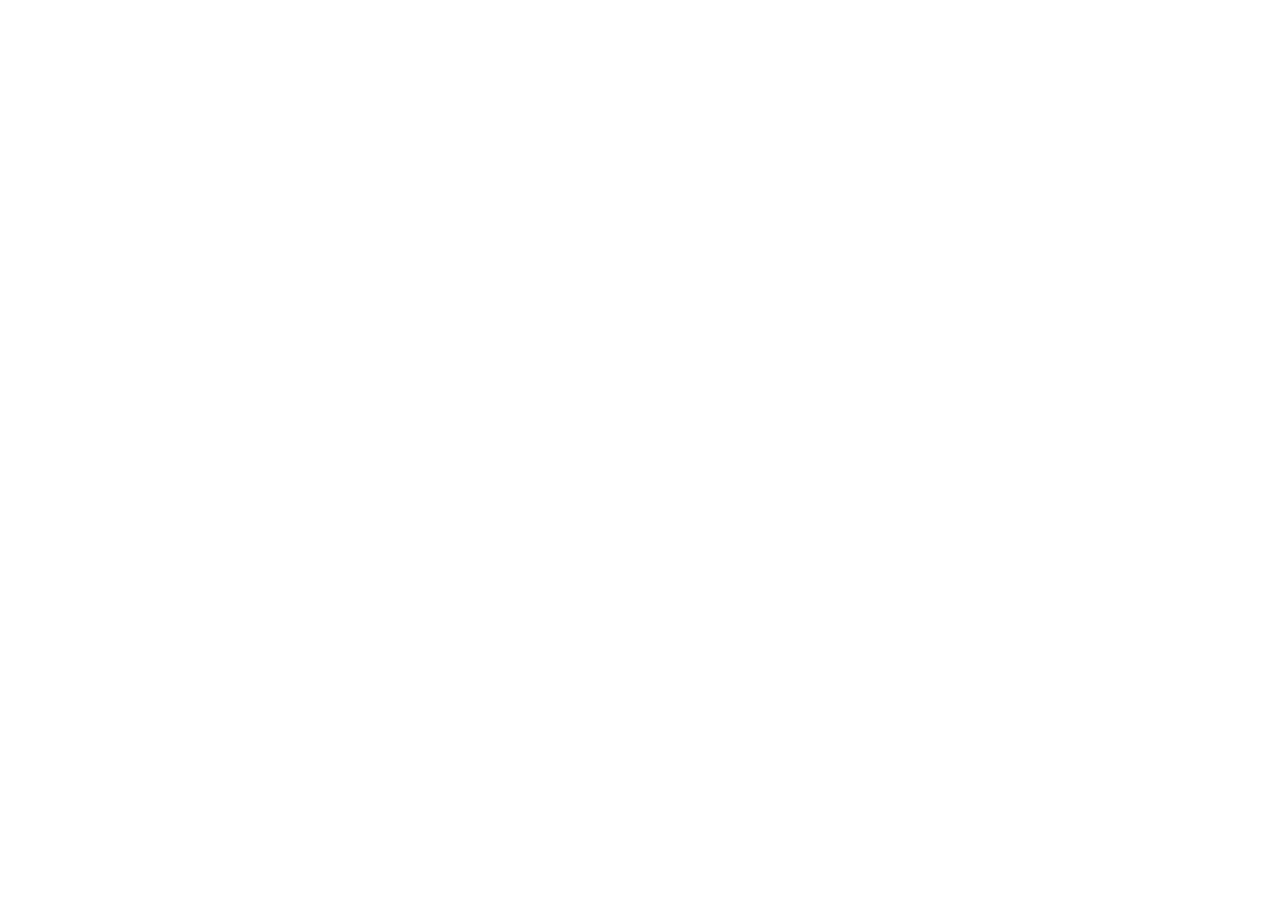
==== index.html @ ca5eecd5 "Practica 02 Agregacion de archivo index.html para la pagina" ====
<!DOCTYPE html>
<html lang="en">
<head>
    <meta charset="UTF-8">
    <meta name="viewport" content="width=device-width, initial-scale=1.0">
    <title>Jesus</title>
</head>
<body>
    
</body>
</html>
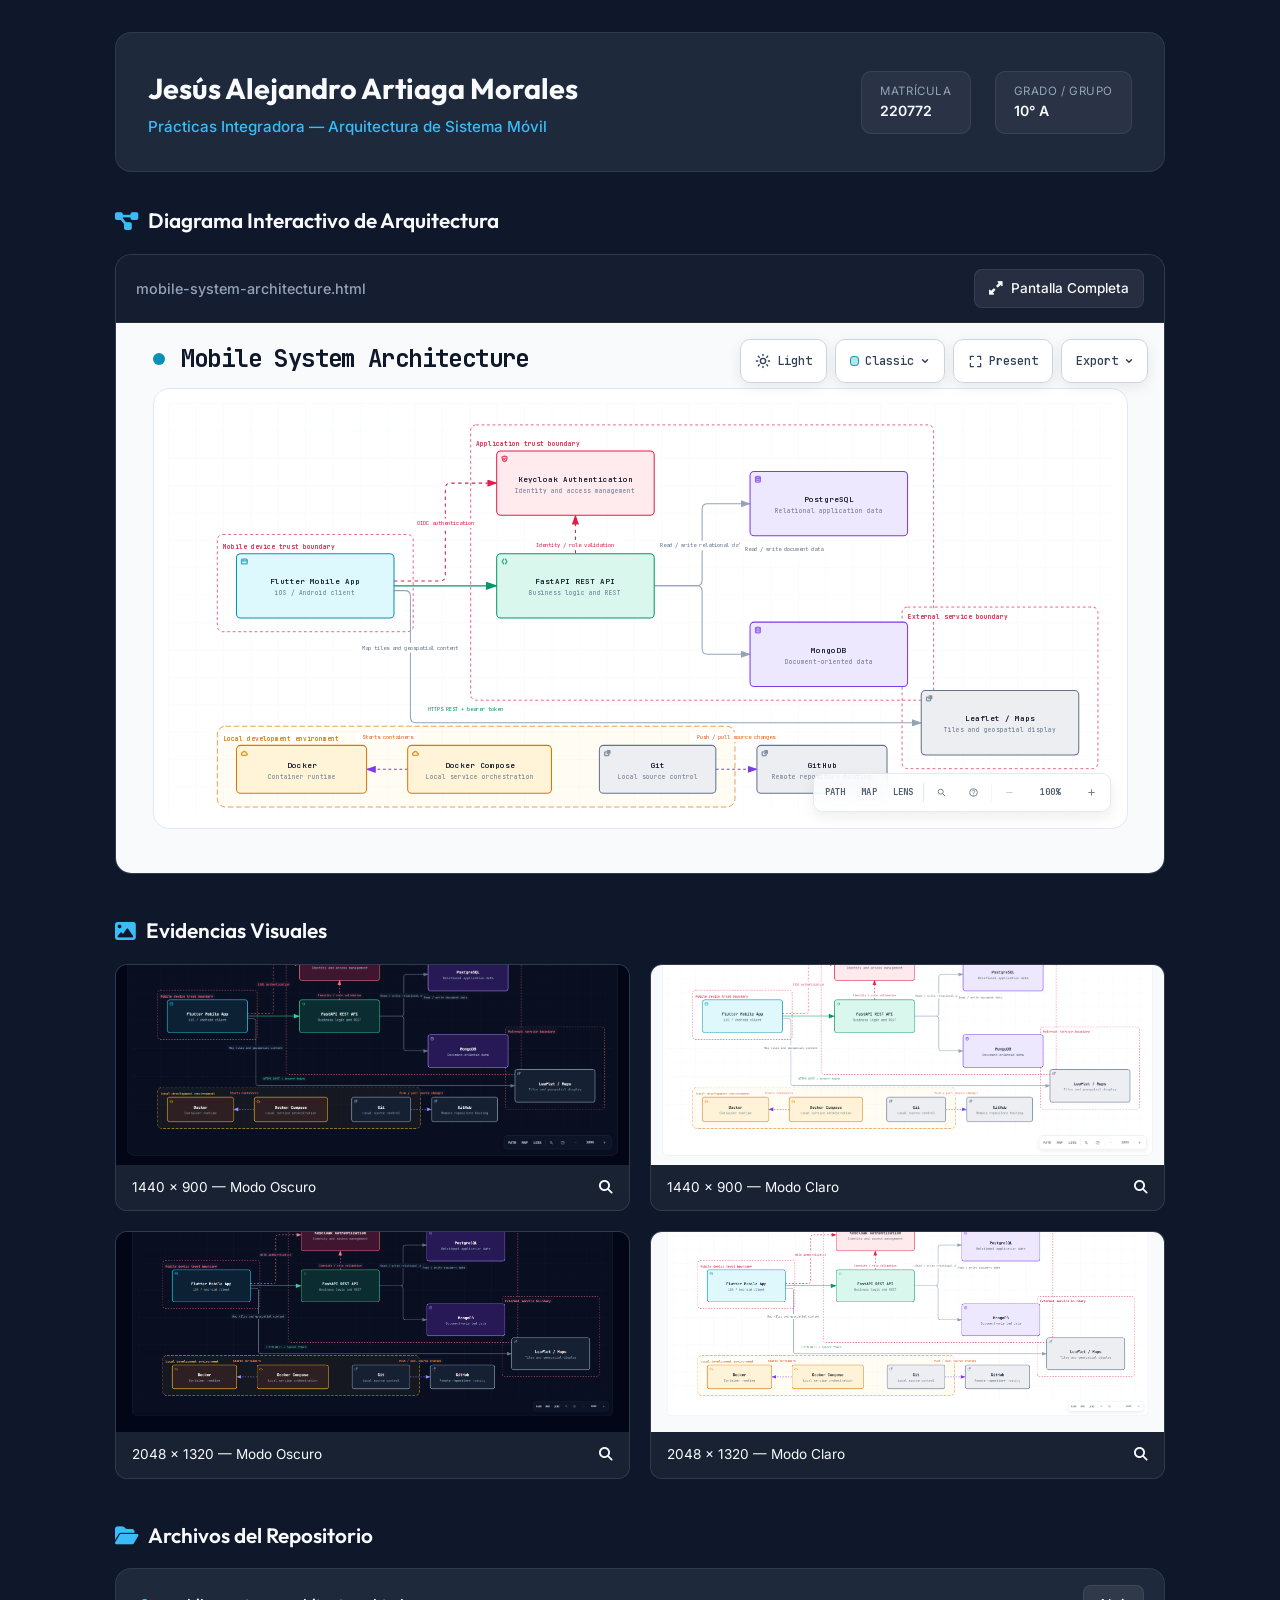
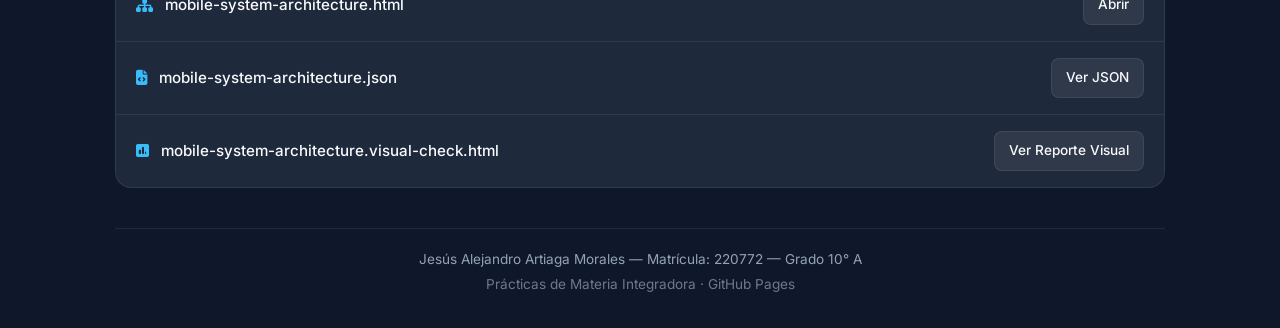
==== commit 2f4f9cda: "Practica 02 Agregacion de index y readme para poder visualizar correctamente la practica" ====
--- a/index.html
+++ b/index.html
@@ -1,11 +1,417 @@
 <!DOCTYPE html>
-<html lang="en">
+<html lang="es">
 <head>
-    <meta charset="UTF-8">
-    <meta name="viewport" content="width=device-width, initial-scale=1.0">
-    <title>Jesus</title>
+  <meta charset="UTF-8">
+  <meta name="viewport" content="width=device-width, initial-scale=1.0">
+  <title>Prácticas Integradora | Jesús Alejandro Artiaga Morales - 220772</title>
+
+  <!-- Google Fonts -->
+  <link rel="preconnect" href="https://fonts.googleapis.com">
+  <link rel="preconnect" href="https://fonts.gstatic.com" crossorigin>
+  <link href="https://fonts.googleapis.com/css2?family=Inter:wght@400;500;600;700&family=Outfit:wght@500;600;700&display=swap" rel="stylesheet">
+  
+  <!-- FontAwesome Icons -->
+  <link rel="stylesheet" href="https://cdnjs.cloudflare.com/ajax/libs/font-awesome/6.5.1/css/all.min.css" crossorigin="anonymous">
+
+  <style>
+    :root {
+      --bg-body: #0f172a;
+      --bg-card: #1e293b;
+      --border-color: rgba(255, 255, 255, 0.08);
+      --accent-color: #38bdf8;
+      --text-main: #f8fafc;
+      --text-muted: #94a3b8;
+    }
+
+    * {
+      box-sizing: border-box;
+      margin: 0;
+      padding: 0;
+    }
+
+    body {
+      font-family: 'Inter', sans-serif;
+      background-color: var(--bg-body);
+      color: var(--text-main);
+      line-height: 1.6;
+      padding: 32px 16px;
+    }
+
+    .container {
+      max-width: 1050px;
+      margin: 0 auto;
+    }
+
+    /* Minimal Profile Header */
+    .header-card {
+      background: var(--bg-card);
+      border: 1px solid var(--border-color);
+      border-radius: 16px;
+      padding: 32px;
+      margin-bottom: 32px;
+      display: flex;
+      justify-content: space-between;
+      align-items: center;
+      flex-wrap: wrap;
+      gap: 20px;
+    }
+
+    .header-info h1 {
+      font-family: 'Outfit', sans-serif;
+      font-size: 1.8rem;
+      font-weight: 700;
+      color: var(--text-main);
+      margin-bottom: 4px;
+    }
+
+    .header-info p {
+      color: var(--accent-color);
+      font-size: 0.95rem;
+      font-weight: 500;
+    }
+
+    .student-details {
+      display: flex;
+      gap: 24px;
+      flex-wrap: wrap;
+    }
+
+    .detail-badge {
+      background: rgba(255, 255, 255, 0.05);
+      border: 1px solid var(--border-color);
+      padding: 10px 18px;
+      border-radius: 10px;
+      font-size: 0.88rem;
+    }
+
+    .detail-badge span {
+      display: block;
+      font-size: 0.72rem;
+      color: var(--text-muted);
+      text-transform: uppercase;
+      letter-spacing: 0.05em;
+    }
+
+    .detail-badge strong {
+      color: var(--text-main);
+      font-weight: 600;
+    }
+
+    /* Section Headers */
+    .section-title {
+      font-family: 'Outfit', sans-serif;
+      font-size: 1.3rem;
+      font-weight: 600;
+      margin-bottom: 16px;
+      display: flex;
+      align-items: center;
+      gap: 10px;
+      color: var(--text-main);
+    }
+
+    .section-title i {
+      color: var(--accent-color);
+    }
+
+    /* Main Diagram Container */
+    .viewer-card {
+      background: var(--bg-card);
+      border: 1px solid var(--border-color);
+      border-radius: 16px;
+      overflow: hidden;
+      margin-bottom: 40px;
+    }
+
+    .viewer-toolbar {
+      padding: 14px 20px;
+      background: rgba(15, 23, 42, 0.6);
+      border-bottom: 1px solid var(--border-color);
+      display: flex;
+      justify-content: space-between;
+      align-items: center;
+    }
+
+    .viewer-title {
+      font-size: 0.9rem;
+      font-weight: 500;
+      color: var(--text-muted);
+    }
+
+    .btn {
+      display: inline-flex;
+      align-items: center;
+      gap: 8px;
+      padding: 8px 14px;
+      border-radius: 8px;
+      font-size: 0.85rem;
+      font-weight: 500;
+      text-decoration: none;
+      color: var(--text-main);
+      background: rgba(255, 255, 255, 0.08);
+      border: 1px solid var(--border-color);
+      transition: background 0.2s;
+      cursor: pointer;
+    }
+
+    .btn:hover {
+      background: rgba(255, 255, 255, 0.15);
+    }
+
+    .iframe-box {
+      width: 100%;
+      height: 550px;
+      background: #0d1117;
+    }
+
+    .iframe-box iframe {
+      width: 100%;
+      height: 100%;
+      border: none;
+    }
+
+    /* Graphics Gallery Grid */
+    .gallery-grid {
+      display: grid;
+      grid-template-columns: repeat(2, 1fr);
+      gap: 20px;
+      margin-bottom: 40px;
+    }
+
+    .gallery-card {
+      background: var(--bg-card);
+      border: 1px solid var(--border-color);
+      border-radius: 12px;
+      overflow: hidden;
+      text-decoration: none;
+      color: inherit;
+      transition: border-color 0.2s, transform 0.2s;
+    }
+
+    .gallery-card:hover {
+      border-color: var(--accent-color);
+      transform: translateY(-3px);
+    }
+
+    .gallery-card img {
+      width: 100%;
+      height: 200px;
+      object-fit: cover;
+      display: block;
+    }
+
+    .gallery-caption {
+      padding: 12px 16px;
+      font-size: 0.85rem;
+      display: flex;
+      justify-content: space-between;
+      align-items: center;
+      background: rgba(15, 23, 42, 0.4);
+    }
+
+    /* Repo Files List */
+    .files-list {
+      background: var(--bg-card);
+      border: 1px solid var(--border-color);
+      border-radius: 16px;
+      overflow: hidden;
+      margin-bottom: 40px;
+    }
+
+    .file-item {
+      display: flex;
+      justify-content: space-between;
+      align-items: center;
+      padding: 16px 20px;
+      border-bottom: 1px solid var(--border-color);
+    }
+
+    .file-item:last-child {
+      border-bottom: none;
+    }
+
+    .file-name {
+      display: flex;
+      align-items: center;
+      gap: 12px;
+      font-weight: 500;
+      font-size: 0.95rem;
+    }
+
+    .file-name i {
+      color: var(--accent-color);
+    }
+
+    /* Footer */
+    footer {
+      text-align: center;
+      color: var(--text-muted);
+      font-size: 0.85rem;
+      padding-top: 20px;
+      border-top: 1px solid var(--border-color);
+    }
+
+    /* Lightbox Modal */
+    .modal {
+      position: fixed;
+      inset: 0;
+      background: rgba(0, 0, 0, 0.85);
+      display: none;
+      align-items: center;
+      justify-content: center;
+      z-index: 100;
+      padding: 20px;
+    }
+
+    .modal.active {
+      display: flex;
+    }
+
+    .modal img {
+      max-width: 90vw;
+      max-height: 85vh;
+      border-radius: 8px;
+    }
+
+    @media (max-width: 768px) {
+      .gallery-grid { grid-template-columns: 1fr; }
+      .header-card { flex-direction: column; align-items: flex-start; }
+      .iframe-box { height: 400px; }
+    }
+  </style>
 </head>
 <body>
-    
+
+  <div class="container">
+
+    <!-- Profile Header -->
+    <header class="header-card">
+      <div class="header-info">
+        <h1>Jesús Alejandro Artiaga Morales</h1>
+        <p>Prácticas Integradora — Arquitectura de Sistema Móvil</p>
+      </div>
+
+      <div class="student-details">
+        <div class="detail-badge">
+          <span>Matrícula</span>
+          <strong>220772</strong>
+        </div>
+        <div class="detail-badge">
+          <span>Grado / Grupo</span>
+          <strong>10° A</strong>
+        </div>
+      </div>
+    </header>
+
+    <!-- Diagram Viewer -->
+    <section>
+      <h2 class="section-title"><i class="fa-solid fa-diagram-project"></i> Diagrama Interactivo de Arquitectura</h2>
+      <div class="viewer-card">
+        <div class="viewer-toolbar">
+          <span class="viewer-title">mobile-system-architecture.html</span>
+          <a href="mobile-system-architecture.html" target="_blank" class="btn">
+            <i class="fa-solid fa-up-right-and-down-left-from-center"></i> Pantalla Completa
+          </a>
+        </div>
+        <div class="iframe-box">
+          <iframe src="mobile-system-architecture.html" title="Diagrama de Arquitectura"></iframe>
+        </div>
+      </div>
+    </section>
+
+    <!-- Visual Renders Gallery -->
+    <section>
+      <h2 class="section-title"><i class="fa-solid fa-image"></i> Evidencias Visuales</h2>
+      <div class="gallery-grid">
+        
+        <div class="gallery-card" onclick="showImage('mobile-system-architecture.visual-check.1440x900.dark.png')">
+          <img src="mobile-system-architecture.visual-check.1440x900.dark.png" alt="Render Oscuro 1440x900">
+          <div class="gallery-caption">
+            <span>1440 × 900 — Modo Oscuro</span>
+            <i class="fa-solid fa-magnifying-glass"></i>
+          </div>
+        </div>
+
+        <div class="gallery-card" onclick="showImage('mobile-system-architecture.visual-check.1440x900.light.png')">
+          <img src="mobile-system-architecture.visual-check.1440x900.light.png" alt="Render Claro 1440x900">
+          <div class="gallery-caption">
+            <span>1440 × 900 — Modo Claro</span>
+            <i class="fa-solid fa-magnifying-glass"></i>
+          </div>
+        </div>
+
+        <div class="gallery-card" onclick="showImage('mobile-system-architecture.visual-check.2048x1320.dark.png')">
+          <img src="mobile-system-architecture.visual-check.2048x1320.dark.png" alt="Render Oscuro 2048x1320">
+          <div class="gallery-caption">
+            <span>2048 × 1320 — Modo Oscuro</span>
+            <i class="fa-solid fa-magnifying-glass"></i>
+          </div>
+        </div>
+
+        <div class="gallery-card" onclick="showImage('mobile-system-architecture.visual-check.2048x1320.light.png')">
+          <img src="mobile-system-architecture.visual-check.2048x1320.light.png" alt="Render Claro 2048x1320">
+          <div class="gallery-caption">
+            <span>2048 × 1320 — Modo Claro</span>
+            <i class="fa-solid fa-magnifying-glass"></i>
+          </div>
+        </div>
+
+      </div>
+    </section>
+
+    <!-- Files & Direct Links -->
+    <section>
+      <h2 class="section-title"><i class="fa-solid fa-folder-open"></i> Archivos del Repositorio</h2>
+      <div class="files-list">
+        
+        <div class="file-item">
+          <div class="file-name">
+            <i class="fa-solid fa-sitemap"></i>
+            <span>mobile-system-architecture.html</span>
+          </div>
+          <a href="mobile-system-architecture.html" target="_blank" class="btn">Abrir</a>
+        </div>
+
+        <div class="file-item">
+          <div class="file-name">
+            <i class="fa-solid fa-file-code"></i>
+            <span>mobile-system-architecture.json</span>
+          </div>
+          <a href="mobile-system-architecture.json" target="_blank" class="btn">Ver JSON</a>
+        </div>
+
+        <div class="file-item">
+          <div class="file-name">
+            <i class="fa-solid fa-square-poll-vertical"></i>
+            <span>mobile-system-architecture.visual-check.html</span>
+          </div>
+          <a href="mobile-system-architecture.visual-check.html" target="_blank" class="btn">Ver Reporte Visual</a>
+        </div>
+
+      </div>
+    </section>
+
+    <!-- Footer -->
+    <footer>
+      <p>Jesús Alejandro Artiaga Morales — Matrícula: 220772 — Grado 10° A</p>
+      <p style="margin-top: 4px; opacity: 0.7;">Prácticas de Materia Integradora · GitHub Pages</p>
+    </footer>
+
+  </div>
+
+  <!-- Lightbox Modal -->
+  <div id="imageModal" class="modal" onclick="closeImage()">
+    <img id="modalImg" src="" alt="Vista ampliada">
+  </div>
+
+  <script>
+    function showImage(src) {
+      document.getElementById('modalImg').src = src;
+      document.getElementById('imageModal').classList.add('active');
+    }
+    function closeImage() {
+      document.getElementById('imageModal').classList.remove('active');
+    }
+  </script>
+
 </body>
 </html>
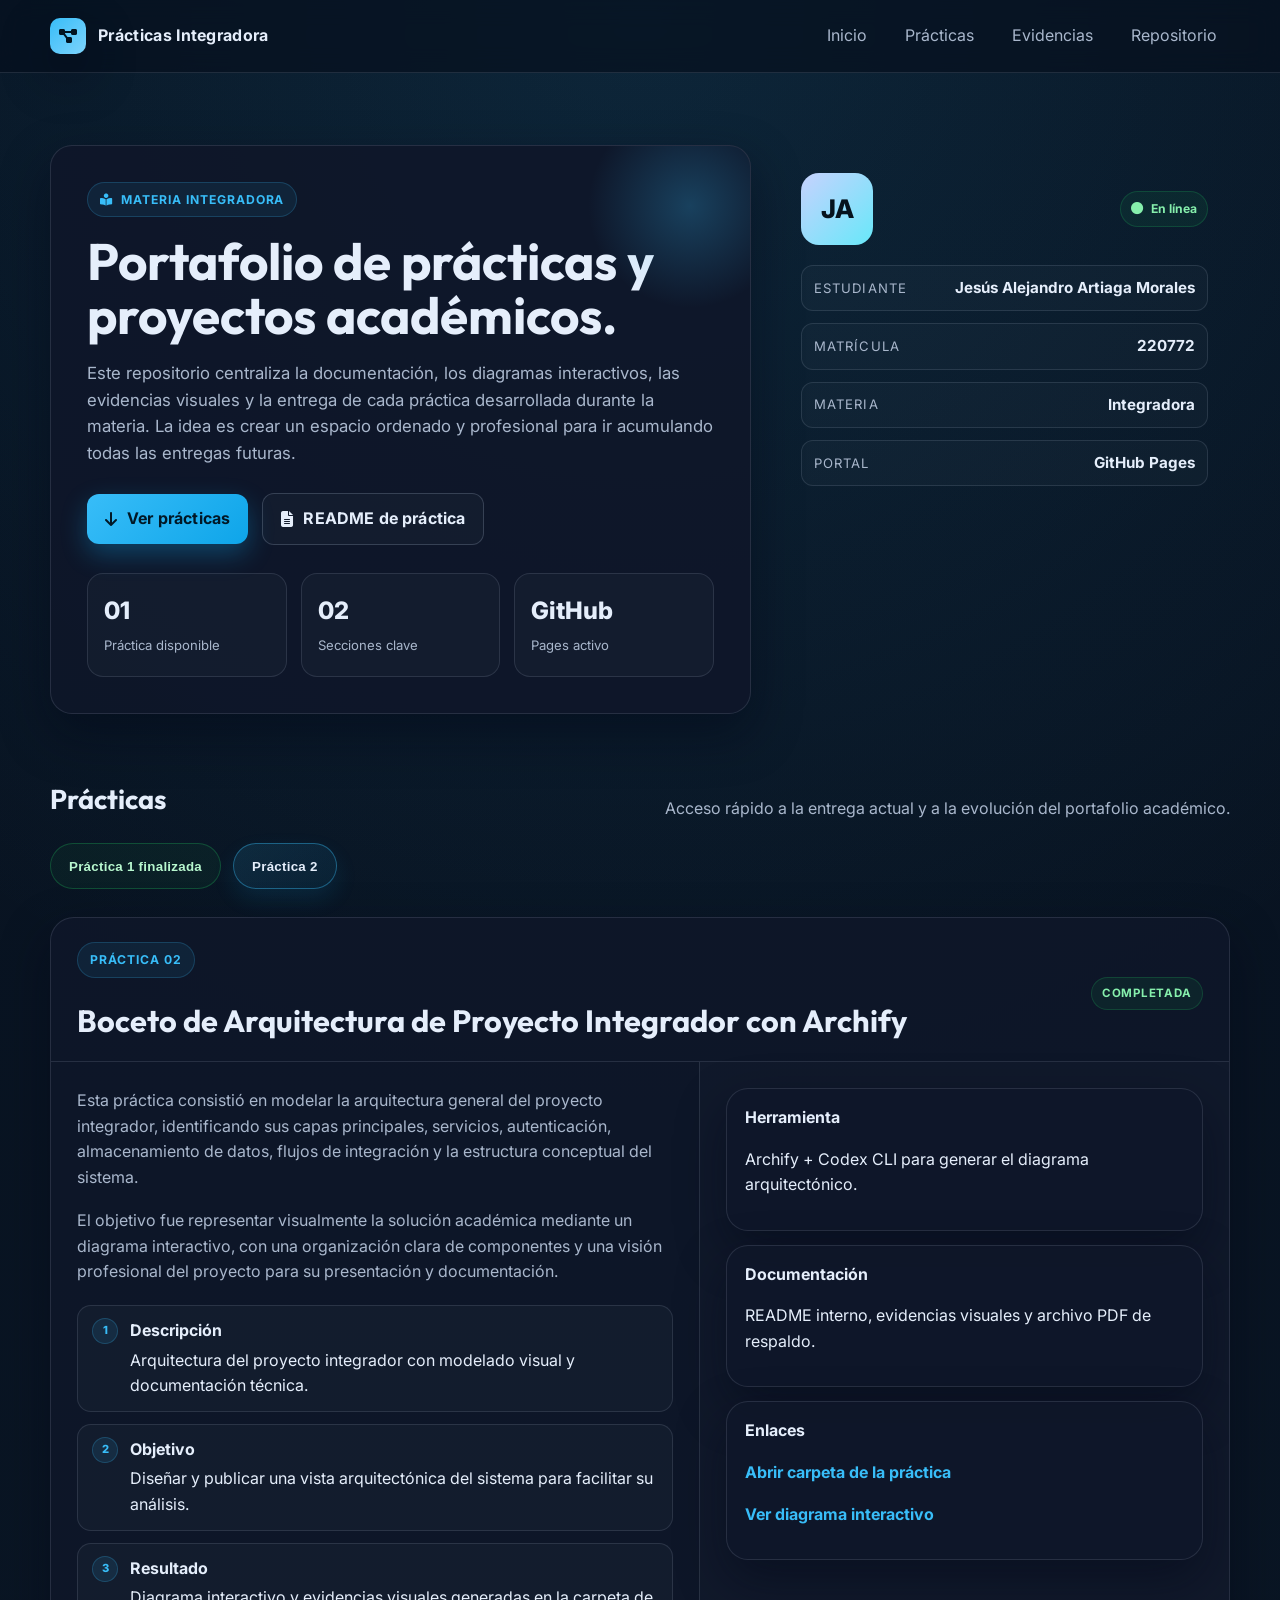
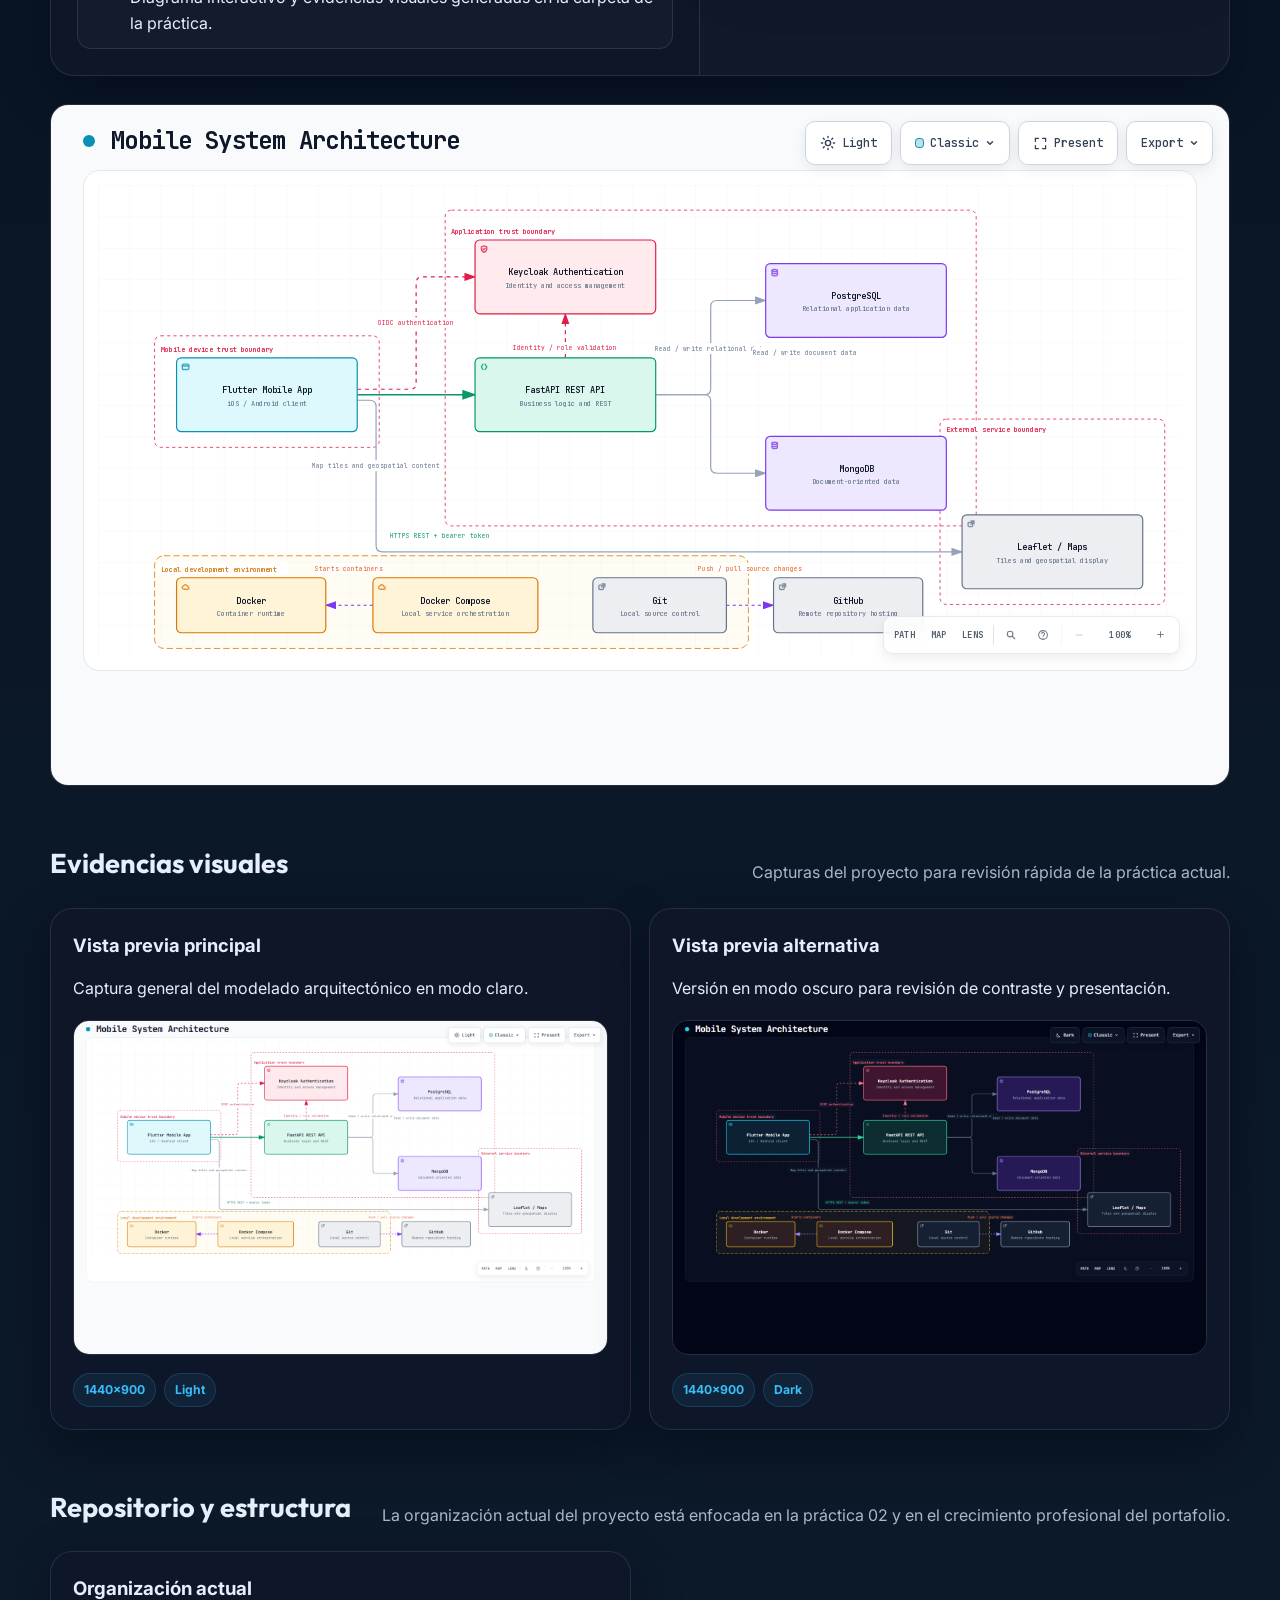
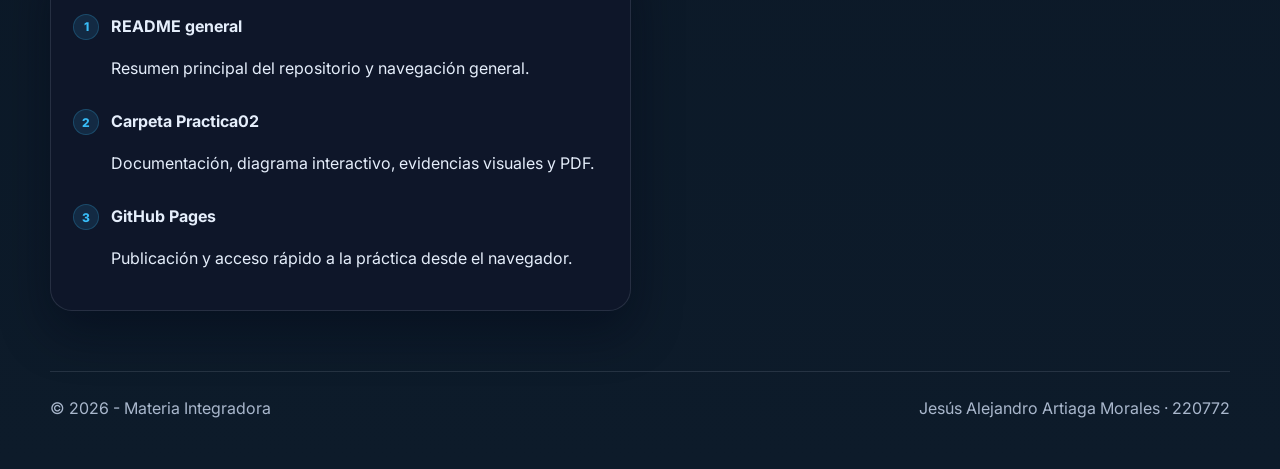
==== commit 13a123b0: "Practica 02 Actualizacion de el index.html para el pages de github" ====
--- a/index.html
+++ b/index.html
@@ -1,417 +1,912 @@
 <!DOCTYPE html>
 <html lang="es">
-<head>
-  <meta charset="UTF-8">
-  <meta name="viewport" content="width=device-width, initial-scale=1.0">
-  <title>Prácticas Integradora | Jesús Alejandro Artiaga Morales - 220772</title>
-
-  <!-- Google Fonts -->
-  <link rel="preconnect" href="https://fonts.googleapis.com">
-  <link rel="preconnect" href="https://fonts.gstatic.com" crossorigin>
-  <link href="https://fonts.googleapis.com/css2?family=Inter:wght@400;500;600;700&family=Outfit:wght@500;600;700&display=swap" rel="stylesheet">
-  
-  <!-- FontAwesome Icons -->
-  <link rel="stylesheet" href="https://cdnjs.cloudflare.com/ajax/libs/font-awesome/6.5.1/css/all.min.css" crossorigin="anonymous">
-
-  <style>
-    :root {
-      --bg-body: #0f172a;
-      --bg-card: #1e293b;
-      --border-color: rgba(255, 255, 255, 0.08);
-      --accent-color: #38bdf8;
-      --text-main: #f8fafc;
-      --text-muted: #94a3b8;
-    }
-
-    * {
-      box-sizing: border-box;
-      margin: 0;
-      padding: 0;
-    }
-
-    body {
-      font-family: 'Inter', sans-serif;
-      background-color: var(--bg-body);
-      color: var(--text-main);
-      line-height: 1.6;
-      padding: 32px 16px;
-    }
-
-    .container {
-      max-width: 1050px;
-      margin: 0 auto;
-    }
-
-    /* Minimal Profile Header */
-    .header-card {
-      background: var(--bg-card);
-      border: 1px solid var(--border-color);
-      border-radius: 16px;
-      padding: 32px;
-      margin-bottom: 32px;
-      display: flex;
-      justify-content: space-between;
-      align-items: center;
-      flex-wrap: wrap;
-      gap: 20px;
-    }
-
-    .header-info h1 {
-      font-family: 'Outfit', sans-serif;
-      font-size: 1.8rem;
-      font-weight: 700;
-      color: var(--text-main);
-      margin-bottom: 4px;
-    }
-
-    .header-info p {
-      color: var(--accent-color);
-      font-size: 0.95rem;
-      font-weight: 500;
-    }
-
-    .student-details {
-      display: flex;
-      gap: 24px;
-      flex-wrap: wrap;
-    }
-
-    .detail-badge {
-      background: rgba(255, 255, 255, 0.05);
-      border: 1px solid var(--border-color);
-      padding: 10px 18px;
-      border-radius: 10px;
-      font-size: 0.88rem;
-    }
-
-    .detail-badge span {
-      display: block;
-      font-size: 0.72rem;
-      color: var(--text-muted);
-      text-transform: uppercase;
-      letter-spacing: 0.05em;
-    }
-
-    .detail-badge strong {
-      color: var(--text-main);
-      font-weight: 600;
-    }
-
-    /* Section Headers */
-    .section-title {
-      font-family: 'Outfit', sans-serif;
-      font-size: 1.3rem;
-      font-weight: 600;
-      margin-bottom: 16px;
-      display: flex;
-      align-items: center;
-      gap: 10px;
-      color: var(--text-main);
-    }
-
-    .section-title i {
-      color: var(--accent-color);
-    }
-
-    /* Main Diagram Container */
-    .viewer-card {
-      background: var(--bg-card);
-      border: 1px solid var(--border-color);
-      border-radius: 16px;
-      overflow: hidden;
-      margin-bottom: 40px;
-    }
-
-    .viewer-toolbar {
-      padding: 14px 20px;
-      background: rgba(15, 23, 42, 0.6);
-      border-bottom: 1px solid var(--border-color);
-      display: flex;
-      justify-content: space-between;
-      align-items: center;
-    }
-
-    .viewer-title {
-      font-size: 0.9rem;
-      font-weight: 500;
-      color: var(--text-muted);
-    }
-
-    .btn {
-      display: inline-flex;
-      align-items: center;
-      gap: 8px;
-      padding: 8px 14px;
-      border-radius: 8px;
-      font-size: 0.85rem;
-      font-weight: 500;
-      text-decoration: none;
-      color: var(--text-main);
-      background: rgba(255, 255, 255, 0.08);
-      border: 1px solid var(--border-color);
-      transition: background 0.2s;
-      cursor: pointer;
-    }
-
-    .btn:hover {
-      background: rgba(255, 255, 255, 0.15);
-    }
-
-    .iframe-box {
-      width: 100%;
-      height: 550px;
-      background: #0d1117;
-    }
-
-    .iframe-box iframe {
-      width: 100%;
-      height: 100%;
-      border: none;
-    }
-
-    /* Graphics Gallery Grid */
-    .gallery-grid {
-      display: grid;
-      grid-template-columns: repeat(2, 1fr);
-      gap: 20px;
-      margin-bottom: 40px;
-    }
-
-    .gallery-card {
-      background: var(--bg-card);
-      border: 1px solid var(--border-color);
-      border-radius: 12px;
-      overflow: hidden;
-      text-decoration: none;
-      color: inherit;
-      transition: border-color 0.2s, transform 0.2s;
-    }
-
-    .gallery-card:hover {
-      border-color: var(--accent-color);
-      transform: translateY(-3px);
-    }
-
-    .gallery-card img {
-      width: 100%;
-      height: 200px;
-      object-fit: cover;
-      display: block;
-    }
-
-    .gallery-caption {
-      padding: 12px 16px;
-      font-size: 0.85rem;
-      display: flex;
-      justify-content: space-between;
-      align-items: center;
-      background: rgba(15, 23, 42, 0.4);
-    }
-
-    /* Repo Files List */
-    .files-list {
-      background: var(--bg-card);
-      border: 1px solid var(--border-color);
-      border-radius: 16px;
-      overflow: hidden;
-      margin-bottom: 40px;
-    }
-
-    .file-item {
-      display: flex;
-      justify-content: space-between;
-      align-items: center;
-      padding: 16px 20px;
-      border-bottom: 1px solid var(--border-color);
-    }
-
-    .file-item:last-child {
-      border-bottom: none;
-    }
-
-    .file-name {
-      display: flex;
-      align-items: center;
-      gap: 12px;
-      font-weight: 500;
-      font-size: 0.95rem;
-    }
-
-    .file-name i {
-      color: var(--accent-color);
-    }
-
-    /* Footer */
-    footer {
-      text-align: center;
-      color: var(--text-muted);
-      font-size: 0.85rem;
-      padding-top: 20px;
-      border-top: 1px solid var(--border-color);
-    }
-
-    /* Lightbox Modal */
-    .modal {
-      position: fixed;
-      inset: 0;
-      background: rgba(0, 0, 0, 0.85);
-      display: none;
-      align-items: center;
-      justify-content: center;
-      z-index: 100;
-      padding: 20px;
-    }
-
-    .modal.active {
-      display: flex;
-    }
-
-    .modal img {
-      max-width: 90vw;
-      max-height: 85vh;
-      border-radius: 8px;
-    }
-
-    @media (max-width: 768px) {
-      .gallery-grid { grid-template-columns: 1fr; }
-      .header-card { flex-direction: column; align-items: flex-start; }
-      .iframe-box { height: 400px; }
-    }
-  </style>
-</head>
-<body>
-
-  <div class="container">
-
-    <!-- Profile Header -->
-    <header class="header-card">
-      <div class="header-info">
-        <h1>Jesús Alejandro Artiaga Morales</h1>
-        <p>Prácticas Integradora — Arquitectura de Sistema Móvil</p>
-      </div>
-
-      <div class="student-details">
-        <div class="detail-badge">
-          <span>Matrícula</span>
-          <strong>220772</strong>
-        </div>
-        <div class="detail-badge">
-          <span>Grado / Grupo</span>
-          <strong>10° A</strong>
-        </div>
+  <head>
+    <meta charset="UTF-8" />
+    <meta name="viewport" content="width=device-width, initial-scale=1.0" />
+    <title>Prácticas de Integradora | 220772</title>
+    <meta
+      name="description"
+      content="Portafolio de prácticas de la materia Integradora. Documentación, diagramas interactivos y evidencias visuales."
+    />
+    <link rel="preconnect" href="https://fonts.googleapis.com" />
+    <link rel="preconnect" href="https://fonts.gstatic.com" crossorigin />
+    <link
+      href="https://fonts.googleapis.com/css2?family=Inter:wght@400;500;600;700;800&family=Outfit:wght@500;600;700;800&display=swap"
+      rel="stylesheet"
+    />
+    <link
+      rel="stylesheet"
+      href="https://cdnjs.cloudflare.com/ajax/libs/font-awesome/6.5.1/css/all.min.css"
+      crossorigin="anonymous"
+      referrerpolicy="no-referrer"
+    />
+    <style>
+      :root {
+        --bg: #07111f;
+        --bg-2: #0d1b2a;
+        --panel: rgba(15, 23, 42, 0.9);
+        --panel-soft: rgba(17, 24, 39, 0.82);
+        --panel-alt: rgba(30, 41, 59, 0.9);
+        --line: rgba(148, 163, 184, 0.18);
+        --line-strong: rgba(148, 163, 184, 0.28);
+        --text: #e5eefb;
+        --muted: #a9b7cc;
+        --primary: #38bdf8;
+        --primary-strong: #0ea5e9;
+        --success: #22c55e;
+        --warning: #f59e0b;
+        --shadow: 0 20px 50px rgba(2, 6, 23, 0.45);
+      }
+
+      * {
+        box-sizing: border-box;
+      }
+
+      html {
+        scroll-behavior: smooth;
+      }
+
+      body {
+        margin: 0;
+        font-family: "Inter", sans-serif;
+        background:
+          radial-gradient(circle at top, rgba(56, 189, 248, 0.12), transparent 30%),
+          linear-gradient(180deg, var(--bg) 0%, var(--bg-2) 100%);
+        color: var(--text);
+        line-height: 1.6;
+      }
+
+      a {
+        color: inherit;
+        text-decoration: none;
+      }
+
+      img {
+        display: block;
+        max-width: 100%;
+      }
+
+      .container {
+        width: min(1180px, calc(100% - 32px));
+        margin: 0 auto;
+      }
+
+      .topbar {
+        position: sticky;
+        top: 0;
+        z-index: 20;
+        backdrop-filter: blur(12px);
+        background: rgba(7, 17, 31, 0.7);
+        border-bottom: 1px solid var(--line);
+      }
+
+      .nav {
+        display: flex;
+        align-items: center;
+        justify-content: space-between;
+        gap: 16px;
+        min-height: 72px;
+      }
+
+      .brand {
+        display: inline-flex;
+        align-items: center;
+        gap: 12px;
+        font-weight: 700;
+        letter-spacing: 0.02em;
+      }
+
+      .brand-mark {
+        width: 36px;
+        height: 36px;
+        border-radius: 10px;
+        display: grid;
+        place-items: center;
+        background: linear-gradient(135deg, var(--primary), #7dd3fc);
+        color: #021421;
+        box-shadow: var(--shadow);
+      }
+
+      .nav-links {
+        display: flex;
+        align-items: center;
+        gap: 12px;
+        flex-wrap: wrap;
+      }
+
+      .nav-link {
+        padding: 8px 12px;
+        border-radius: 999px;
+        color: var(--muted);
+        border: 1px solid transparent;
+        transition: all 0.2s ease;
+      }
+
+      .nav-link:hover {
+        color: var(--text);
+        border-color: var(--line);
+        background: rgba(148, 163, 184, 0.05);
+      }
+
+      .hero {
+        padding: 72px 0 36px;
+      }
+
+      .hero-grid {
+        display: grid;
+        grid-template-columns: 1.4fr 0.9fr;
+        align-items: stretch;
+        gap: 28px;
+      }
+
+      .hero-panel,
+      .card,
+      .mini-card,
+      .feature-card,
+      .repo-card,
+      .timeline-card {
+        background: var(--panel);
+        border: 1px solid var(--line);
+        border-radius: 22px;
+        box-shadow: var(--shadow);
+      }
+
+      .hero-panel {
+        padding: 36px;
+        position: relative;
+        overflow: hidden;
+      }
+
+      .hero-panel::before {
+        content: "";
+        position: absolute;
+        width: 240px;
+        height: 240px;
+        right: -60px;
+        top: -60px;
+        background: radial-gradient(circle, rgba(56, 189, 248, 0.25), transparent 60%);
+      }
+
+      .eyebrow {
+        display: inline-flex;
+        align-items: center;
+        gap: 8px;
+        padding: 7px 12px;
+        border-radius: 999px;
+        background: rgba(56, 189, 248, 0.08);
+        border: 1px solid rgba(56, 189, 248, 0.2);
+        color: var(--primary);
+        font-size: 0.76rem;
+        letter-spacing: 0.08em;
+        text-transform: uppercase;
+        font-weight: 700;
+      }
+
+      h1 {
+        font-family: "Outfit", sans-serif;
+        font-size: clamp(2.2rem, 4vw, 4rem);
+        line-height: 1.05;
+        margin: 18px 0 16px;
+      }
+
+      .lead {
+        color: var(--muted);
+        font-size: 1.05rem;
+        max-width: 60ch;
+      }
+
+      .hero-actions {
+        display: flex;
+        align-items: center;
+        gap: 14px;
+        flex-wrap: wrap;
+        margin-top: 26px;
+      }
+
+      .btn {
+        display: inline-flex;
+        align-items: center;
+        justify-content: center;
+        gap: 10px;
+        padding: 12px 18px;
+        border-radius: 12px;
+        font-weight: 700;
+        letter-spacing: 0.01em;
+        transition: transform 0.2s ease, border-color 0.2s ease;
+      }
+
+      .btn:hover {
+        transform: translateY(-1px);
+      }
+
+      .btn-primary {
+        background: linear-gradient(135deg, var(--primary), var(--primary-strong));
+        color: #011826;
+        box-shadow: 0 10px 26px rgba(14, 165, 233, 0.32);
+      }
+
+      .btn-secondary {
+        background: rgba(148, 163, 184, 0.04);
+        border: 1px solid var(--line-strong);
+        color: var(--text);
+      }
+
+      .metrics {
+        display: grid;
+        grid-template-columns: repeat(3, minmax(0, 1fr));
+        gap: 14px;
+        margin-top: 28px;
+      }
+
+      .metric {
+        padding: 18px 16px;
+        border-radius: 16px;
+        background: rgba(148, 163, 184, 0.04);
+        border: 1px solid var(--line);
+      }
+
+      .metric strong {
+        display: block;
+        font-size: 1.5rem;
+        font-weight: 800;
+        margin-bottom: 2px;
+      }
+
+      .metric span {
+        color: var(--muted);
+        font-size: 0.82rem;
+      }
+
+      .profile-panel {
+        padding: 28px 22px;
+      }
+
+      .profile-header {
+        display: flex;
+        align-items: center;
+        justify-content: space-between;
+        margin-bottom: 18px;
+      }
+
+      .profile-avatar {
+        width: 72px;
+        height: 72px;
+        border-radius: 18px;
+        display: grid;
+        place-items: center;
+        font-size: 1.6rem;
+        color: #06131d;
+        background: linear-gradient(135deg, #c7d2fe, #67e8f9);
+        font-weight: 800;
+      }
+
+      .status {
+        display: inline-flex;
+        align-items: center;
+        gap: 8px;
+        background: rgba(34, 197, 94, 0.08);
+        color: #86efac;
+        border: 1px solid rgba(34, 197, 94, 0.2);
+        border-radius: 999px;
+        padding: 7px 10px;
+        font-size: 0.76rem;
+        font-weight: 700;
+      }
+
+      .profile-list {
+        display: grid;
+        gap: 12px;
+        margin-top: 20px;
+      }
+
+      .profile-item {
+        display: flex;
+        justify-content: space-between;
+        align-items: center;
+        gap: 12px;
+        padding: 10px 12px;
+        border-radius: 12px;
+        background: rgba(148, 163, 184, 0.04);
+        border: 1px solid var(--line);
+      }
+
+      .profile-item span {
+        color: var(--muted);
+        font-size: 0.82rem;
+        text-transform: uppercase;
+        letter-spacing: 0.08em;
+      }
+
+      .profile-item strong {
+        font-size: 0.95rem;
+      }
+
+      .section {
+        padding: 28px 0;
+      }
+
+      .section-head {
+        display: flex;
+        justify-content: space-between;
+        align-items: end;
+        gap: 20px;
+        margin-bottom: 22px;
+      }
+
+      .section-head h2 {
+        font-family: "Outfit", sans-serif;
+        font-size: clamp(1.7rem, 2vw, 2.5rem);
+        margin: 0;
+      }
+
+      .section-head p {
+        margin: 0;
+        color: var(--muted);
+      }
+
+      .practice-showcase {
+        display: grid;
+        grid-template-columns: 1.3fr 0.7fr;
+        gap: 24px;
+      }
+
+      .card {
+        padding: 24px;
+      }
+
+      .card-header {
+        display: flex;
+        justify-content: space-between;
+        align-items: center;
+        gap: 16px;
+        margin-bottom: 18px;
+      }
+
+      .chip {
+        padding: 6px 10px;
+        border-radius: 999px;
+        font-size: 0.72rem;
+        background: rgba(34, 197, 94, 0.08);
+        border: 1px solid rgba(34, 197, 94, 0.2);
+        color: #86efac;
+        font-weight: 700;
+        text-transform: uppercase;
+        letter-spacing: 0.06em;
+      }
+
+      .practice-title {
+        margin: 0;
+        font-size: clamp(1.5rem, 2.2vw, 2.2rem);
+        font-family: "Outfit", sans-serif;
+      }
+
+      .practice-meta {
+        display: flex;
+        flex-wrap: wrap;
+        gap: 12px;
+        color: var(--muted);
+        font-size: 0.86rem;
+        margin: 16px 0 20px;
+      }
+
+      .practice-meta span {
+        display: inline-flex;
+        align-items: center;
+        gap: 8px;
+        padding: 8px 10px;
+        border-radius: 999px;
+        background: rgba(148, 163, 184, 0.04);
+        border: 1px solid var(--line);
+      }
+
+      .practice-visual {
+        border-radius: 18px;
+        overflow: hidden;
+        border: 1px solid var(--line);
+        background: rgba(148, 163, 184, 0.04);
+      }
+
+      .practice-visual img {
+        width: 100%;
+        height: 240px;
+        object-fit: cover;
+      }
+
+      .mini-list {
+        display: grid;
+        gap: 14px;
+        margin-top: 18px;
+      }
+
+      .mini-card {
+        padding: 16px 18px;
+      }
+
+      .mini-card strong {
+        display: block;
+        margin-bottom: 6px;
+      }
+
+      .repo-grid {
+        display: grid;
+        grid-template-columns: repeat(2, minmax(0, 1fr));
+        gap: 18px;
+      }
+
+      .practice-pills {
+        display: flex;
+        flex-wrap: wrap;
+        gap: 12px;
+        margin: 22px 0 28px;
+      }
+
+      .practice-pill {
+        display: inline-flex;
+        align-items: center;
+        justify-content: center;
+        gap: 8px;
+        min-height: 46px;
+        padding: 0 18px;
+        border-radius: 999px;
+        border: 1px solid var(--line-strong);
+        background: rgba(148, 163, 184, 0.03);
+        color: var(--muted);
+        font-weight: 700;
+        letter-spacing: 0.02em;
+      }
+
+      .practice-pill.active {
+        background: linear-gradient(135deg, rgba(56, 189, 248, 0.12), rgba(14, 165, 233, 0.08));
+        border-color: rgba(56, 189, 248, 0.4);
+        color: var(--text);
+        box-shadow: 0 10px 22px rgba(14, 165, 233, 0.12);
+      }
+
+      .practice-pill.done {
+        color: #b7f7ce;
+        border-color: rgba(34, 197, 94, 0.28);
+        background: rgba(34, 197, 94, 0.06);
+      }
+
+      .practice-panel {
+        background: var(--panel);
+        border: 1px solid var(--line);
+        border-radius: 24px;
+        overflow: hidden;
+        box-shadow: var(--shadow);
+      }
+
+      .practice-header {
+        display: flex;
+        justify-content: space-between;
+        align-items: center;
+        gap: 18px;
+        padding: 24px 26px 16px;
+        border-bottom: 1px solid var(--line);
+      }
+
+      .practice-header h3 {
+        margin: 10px 0 0;
+        font-family: "Outfit", sans-serif;
+        font-size: clamp(1.8rem, 2.4vw, 2.8rem);
+      }
+
+      .practice-body {
+        display: grid;
+        grid-template-columns: 1.1fr 0.9fr;
+        gap: 0;
+      }
+
+      .practice-copy {
+        padding: 26px;
+      }
+
+      .practice-copy p {
+        color: var(--muted);
+        margin: 0 0 18px;
+      }
+
+      .info-list {
+        display: grid;
+        gap: 12px;
+        margin-top: 20px;
+      }
+
+      .info-item {
+        display: flex;
+        gap: 12px;
+        align-items: flex-start;
+        padding: 12px 14px;
+        border-radius: 14px;
+        background: rgba(148, 163, 184, 0.04);
+        border: 1px solid var(--line);
+      }
+
+      .info-item .bullet {
+        width: 26px;
+        height: 26px;
+        border-radius: 50%;
+        background: rgba(56, 189, 248, 0.1);
+        border: 1px solid rgba(56, 189, 248, 0.22);
+        display: grid;
+        place-items: center;
+        color: var(--primary);
+        font-size: 0.7rem;
+        font-weight: 800;
+        flex-shrink: 0;
+      }
+
+      .info-item strong {
+        display: block;
+        margin-bottom: 4px;
+      }
+
+      .practice-side {
+        padding: 26px;
+        border-left: 1px solid var(--line);
+        background: rgba(148, 163, 184, 0.02);
+      }
+
+      .mini-stack {
+        display: grid;
+        gap: 14px;
+      }
+
+      .mini-card {
+        padding: 16px 18px;
+      }
+
+      .mini-card strong {
+        display: block;
+        margin-bottom: 6px;
+      }
+
+      .diagram-frame {
+        width: 100%;
+        border: 1px solid var(--line);
+        border-radius: 18px;
+        overflow: hidden;
+        background: #0b1220;
+        margin-top: 18px;
+      }
+
+      .diagram-frame iframe {
+        display: block;
+        width: 100%;
+        height: 680px;
+        border: none;
+      }
+
+      .repo-card {
+        padding: 22px;
+      }
+
+      .repo-card h3 {
+        margin: 0 0 8px;
+        font-size: 1.15rem;
+      }
+
+      .repo-tags {
+        display: flex;
+        flex-wrap: wrap;
+        gap: 8px;
+        margin-top: 18px;
+      }
+
+      .tag {
+        padding: 6px 10px;
+        border-radius: 999px;
+        background: rgba(56, 189, 248, 0.08);
+        border: 1px solid rgba(56, 189, 248, 0.18);
+        color: var(--primary);
+        font-size: 0.76rem;
+        font-weight: 700;
+      }
+
+      .timeline {
+        display: grid;
+        grid-template-columns: 1fr 1fr;
+        gap: 18px;
+      }
+
+      .timeline-card {
+        padding: 22px;
+      }
+
+      .timeline-card h3 {
+        margin: 0 0 10px;
+      }
+
+      .steps {
+        list-style: none;
+        margin: 0;
+        padding: 0;
+        display: grid;
+        gap: 12px;
+      }
+
+      .steps li {
+        display: flex;
+        gap: 12px;
+        align-items: flex-start;
+      }
+
+      .step-no {
+        width: 26px;
+        height: 26px;
+        border-radius: 50%;
+        background: rgba(56, 189, 248, 0.12);
+        border: 1px solid rgba(56, 189, 248, 0.22);
+        color: var(--primary);
+        display: grid;
+        place-items: center;
+        font-weight: 800;
+        font-size: 0.75rem;
+        flex-shrink: 0;
+      }
+
+      footer {
+        padding: 32px 0 48px;
+      }
+
+      .footer-panel {
+        display: flex;
+        align-items: center;
+        justify-content: space-between;
+        gap: 16px;
+        flex-wrap: wrap;
+        padding-top: 24px;
+        border-top: 1px solid var(--line);
+        color: var(--muted);
+      }
+
+      @media (max-width: 980px) {
+        .hero-grid,
+        .practice-showcase,
+        .cards-grid,
+        .repo-grid,
+        .timeline {
+          grid-template-columns: 1fr;
+        }
+      }
+
+      @media (max-width: 640px) {
+        .nav {
+          flex-direction: column;
+          align-items: flex-start;
+          padding: 16px 0;
+        }
+
+        .hero-panel,
+        .card,
+        .repo-card,
+        .timeline-card,
+        .feature-card {
+          padding: 20px;
+        }
+
+        .metrics {
+          grid-template-columns: 1fr;
+        }
+      }
+    </style>
+  </head>
+  <body>
+    <header class="topbar">
+      <div class="container nav">
+        <a href="#top" class="brand" aria-label="Inicio">
+          <span class="brand-mark"><i class="fa-solid fa-diagram-project"></i></span>
+          <span>Prácticas Integradora</span>
+        </a>
+        <nav class="nav-links" aria-label="Navegación principal">
+          <a class="nav-link" href="#inicio">Inicio</a>
+          <a class="nav-link" href="#practicas">Prácticas</a>
+          <a class="nav-link" href="#evidencias">Evidencias</a>
+          <a class="nav-link" href="#repositorio">Repositorio</a>
+        </nav>
       </div>
     </header>
 
-    <!-- Diagram Viewer -->
-    <section>
-      <h2 class="section-title"><i class="fa-solid fa-diagram-project"></i> Diagrama Interactivo de Arquitectura</h2>
-      <div class="viewer-card">
-        <div class="viewer-toolbar">
-          <span class="viewer-title">mobile-system-architecture.html</span>
-          <a href="mobile-system-architecture.html" target="_blank" class="btn">
-            <i class="fa-solid fa-up-right-and-down-left-from-center"></i> Pantalla Completa
-          </a>
+    <main id="inicio" class="container">
+      <section class="hero">
+        <div class="hero-grid">
+          <div class="hero-panel">
+            <span class="eyebrow"><i class="fa-solid fa-book-open-reader"></i> Materia Integradora</span>
+            <h1>Portafolio de prácticas y proyectos académicos.</h1>
+            <p class="lead">
+              Este repositorio centraliza la documentación, los diagramas interactivos, las evidencias
+              visuales y la entrega de cada práctica desarrollada durante la materia. La idea es crear un
+              espacio ordenado y profesional para ir acumulando todas las entregas futuras.
+            </p>
+
+            <div class="hero-actions">
+              <a class="btn btn-primary" href="#practicas"><i class="fa-solid fa-arrow-down"></i> Ver prácticas</a>
+              <a class="btn btn-secondary" href="Practica02/README.md"><i class="fa-solid fa-file-lines"></i> README de práctica</a>
+            </div>
+
+            <div class="metrics" aria-label="Estadísticas del repositorio">
+              <div class="metric">
+                <strong>01</strong>
+                <span>Práctica disponible</span>
+              </div>
+              <div class="metric">
+                <strong>02</strong>
+                <span>Secciones clave</span>
+              </div>
+              <div class="metric">
+                <strong>GitHub</strong>
+                <span>Pages activo</span>
+              </div>
+            </div>
+          </div>
+
+          <aside class="profile-panel">
+            <div class="profile-header">
+              <div class="profile-avatar">JA</div>
+              <span class="status"><i class="fa-solid fa-circle"></i> En línea</span>
+            </div>
+
+            <div class="profile-list">
+              <div class="profile-item">
+                <span>Estudiante</span>
+                <strong>Jesús Alejandro Artiaga Morales</strong>
+              </div>
+              <div class="profile-item">
+                <span>Matrícula</span>
+                <strong>220772</strong>
+              </div>
+              <div class="profile-item">
+                <span>Materia</span>
+                <strong>Integradora</strong>
+              </div>
+              <div class="profile-item">
+                <span>Portal</span>
+                <strong>GitHub Pages</strong>
+              </div>
+            </div>
+          </aside>
         </div>
-        <div class="iframe-box">
-          <iframe src="mobile-system-architecture.html" title="Diagrama de Arquitectura"></iframe>
+      </section>
+
+      <section id="practicas" class="section">
+        <div class="section-head">
+          <h2>Prácticas</h2>
+          <p>Acceso rápido a la entrega actual y a la evolución del portafolio académico.</p>
         </div>
-      </div>
-    </section>
-
-    <!-- Visual Renders Gallery -->
-    <section>
-      <h2 class="section-title"><i class="fa-solid fa-image"></i> Evidencias Visuales</h2>
-      <div class="gallery-grid">
-        
-        <div class="gallery-card" onclick="showImage('mobile-system-architecture.visual-check.1440x900.dark.png')">
-          <img src="mobile-system-architecture.visual-check.1440x900.dark.png" alt="Render Oscuro 1440x900">
-          <div class="gallery-caption">
-            <span>1440 × 900 — Modo Oscuro</span>
-            <i class="fa-solid fa-magnifying-glass"></i>
+
+        <div class="practice-pills" aria-label="Selector de prácticas">
+          <button class="practice-pill done" type="button">Práctica 1 finalizada</button>
+          <button class="practice-pill active" type="button">Práctica 2</button>
+        </div>
+
+        <div class="practice-panel" aria-label="Detalle de la práctica 2">
+          <div class="practice-header">
+            <div>
+              <span class="eyebrow" style="display:inline-flex; margin-bottom: 8px;">Práctica 02</span>
+              <h3>Boceto de Arquitectura de Proyecto Integrador con Archify</h3>
+            </div>
+            <span class="chip">Completada</span>
+          </div>
+
+          <div class="practice-body">
+            <div class="practice-copy">
+              <p>
+                Esta práctica consistió en modelar la arquitectura general del proyecto integrador,
+                identificando sus capas principales, servicios, autenticación, almacenamiento de datos,
+                flujos de integración y la estructura conceptual del sistema.
+              </p>
+
+              <p>
+                El objetivo fue representar visualmente la solución académica mediante un diagrama
+                interactivo, con una organización clara de componentes y una visión profesional del
+                proyecto para su presentación y documentación.
+              </p>
+
+              <div class="info-list">
+                <div class="info-item">
+                  <span class="bullet">1</span>
+                  <div>
+                    <strong>Descripción</strong>
+                    <span>Arquitectura del proyecto integrador con modelado visual y documentación técnica.</span>
+                  </div>
+                </div>
+
+                <div class="info-item">
+                  <span class="bullet">2</span>
+                  <div>
+                    <strong>Objetivo</strong>
+                    <span>Diseñar y publicar una vista arquitectónica del sistema para facilitar su análisis.</span>
+                  </div>
+                </div>
+
+                <div class="info-item">
+                  <span class="bullet">3</span>
+                  <div>
+                    <strong>Resultado</strong>
+                    <span>Diagrama interactivo y evidencias visuales generadas en la carpeta de la práctica.</span>
+                  </div>
+                </div>
+              </div>
+            </div>
+
+            <aside class="practice-side">
+              <div class="mini-stack">
+                <div class="mini-card">
+                  <strong>Herramienta</strong>
+                  <p>Archify + Codex CLI para generar el diagrama arquitectónico.</p>
+                </div>
+                <div class="mini-card">
+                  <strong>Documentación</strong>
+                  <p>README interno, evidencias visuales y archivo PDF de respaldo.</p>
+                </div>
+                <div class="mini-card">
+                  <strong>Enlaces</strong>
+                  <p><a href="Practica02/" style="color: var(--primary); font-weight: 700;">Abrir carpeta de la práctica</a></p>
+                  <p><a href="Practica02/mobile-system-architecture.html" style="color: var(--primary); font-weight: 700;">Ver diagrama interactivo</a></p>
+                </div>
+              </div>
+            </aside>
           </div>
         </div>
 
-        <div class="gallery-card" onclick="showImage('mobile-system-architecture.visual-check.1440x900.light.png')">
-          <img src="mobile-system-architecture.visual-check.1440x900.light.png" alt="Render Claro 1440x900">
-          <div class="gallery-caption">
-            <span>1440 × 900 — Modo Claro</span>
-            <i class="fa-solid fa-magnifying-glass"></i>
-          </div>
+        <div class="diagram-frame" style="margin-top: 28px;">
+          <iframe src="Practica02/mobile-system-architecture.html" title="Diagrama arquitectónico de la práctica 2"></iframe>
         </div>
-
-        <div class="gallery-card" onclick="showImage('mobile-system-architecture.visual-check.2048x1320.dark.png')">
-          <img src="mobile-system-architecture.visual-check.2048x1320.dark.png" alt="Render Oscuro 2048x1320">
-          <div class="gallery-caption">
-            <span>2048 × 1320 — Modo Oscuro</span>
-            <i class="fa-solid fa-magnifying-glass"></i>
-          </div>
+      </section>
+
+      <section id="evidencias" class="section">
+        <div class="section-head">
+          <h2>Evidencias visuales</h2>
+          <p>Capturas del proyecto para revisión rápida de la práctica actual.</p>
         </div>
 
-        <div class="gallery-card" onclick="showImage('mobile-system-architecture.visual-check.2048x1320.light.png')">
-          <img src="mobile-system-architecture.visual-check.2048x1320.light.png" alt="Render Claro 2048x1320">
-          <div class="gallery-caption">
-            <span>2048 × 1320 — Modo Claro</span>
-            <i class="fa-solid fa-magnifying-glass"></i>
-          </div>
+        <div class="repo-grid">
+          <article class="repo-card">
+            <h3>Vista previa principal</h3>
+            <p>Captura general del modelado arquitectónico en modo claro.</p>
+            <img src="Practica02/mobile-system-architecture.visual-check.1440x900.light.png" alt="Evidencia visual de la práctica 2" style="margin-top: 18px; border-radius: 16px; border:1px solid var(--line);" />
+            <div class="repo-tags">
+              <span class="tag">1440x900</span>
+              <span class="tag">Light</span>
+            </div>
+          </article>
+
+          <article class="repo-card">
+            <h3>Vista previa alternativa</h3>
+            <p>Versión en modo oscuro para revisión de contraste y presentación.</p>
+            <img src="Practica02/mobile-system-architecture.visual-check.1440x900.dark.png" alt="Evidencia visual modo oscuro" style="margin-top: 18px; border-radius: 16px; border:1px solid var(--line);" />
+            <div class="repo-tags">
+              <span class="tag">1440x900</span>
+              <span class="tag">Dark</span>
+            </div>
+          </article>
         </div>
-
+      </section>
+
+      <section id="repositorio" class="section">
+        <div class="section-head">
+          <h2>Repositorio y estructura</h2>
+          <p>La organización actual del proyecto está enfocada en la práctica 02 y en el crecimiento profesional del portafolio.</p>
+        </div>
+
+        <div class="timeline">
+          <article class="timeline-card">
+            <h3>Organización actual</h3>
+            <ul class="steps">
+              <li><span class="step-no">1</span><div><strong>README general</strong><p>Resumen principal del repositorio y navegación general.</p></div></li>
+              <li><span class="step-no">2</span><div><strong>Carpeta Practica02</strong><p>Documentación, diagrama interactivo, evidencias visuales y PDF.</p></div></li>
+              <li><span class="step-no">3</span><div><strong>GitHub Pages</strong><p>Publicación y acceso rápido a la práctica desde el navegador.</p></div></li>
+            </ul>
+          </article>
+        </div>
+      </section>
+    </main>
+
+    <footer>
+      <div class="container footer-panel">
+        <span>© 2026 - Materia Integradora</span>
+        <span>Jesús Alejandro Artiaga Morales · 220772</span>
       </div>
-    </section>
-
-    <!-- Files & Direct Links -->
-    <section>
-      <h2 class="section-title"><i class="fa-solid fa-folder-open"></i> Archivos del Repositorio</h2>
-      <div class="files-list">
-        
-        <div class="file-item">
-          <div class="file-name">
-            <i class="fa-solid fa-sitemap"></i>
-            <span>mobile-system-architecture.html</span>
-          </div>
-          <a href="mobile-system-architecture.html" target="_blank" class="btn">Abrir</a>
-        </div>
-
-        <div class="file-item">
-          <div class="file-name">
-            <i class="fa-solid fa-file-code"></i>
-            <span>mobile-system-architecture.json</span>
-          </div>
-          <a href="mobile-system-architecture.json" target="_blank" class="btn">Ver JSON</a>
-        </div>
-
-        <div class="file-item">
-          <div class="file-name">
-            <i class="fa-solid fa-square-poll-vertical"></i>
-            <span>mobile-system-architecture.visual-check.html</span>
-          </div>
-          <a href="mobile-system-architecture.visual-check.html" target="_blank" class="btn">Ver Reporte Visual</a>
-        </div>
-
-      </div>
-    </section>
-
-    <!-- Footer -->
-    <footer>
-      <p>Jesús Alejandro Artiaga Morales — Matrícula: 220772 — Grado 10° A</p>
-      <p style="margin-top: 4px; opacity: 0.7;">Prácticas de Materia Integradora · GitHub Pages</p>
     </footer>
-
-  </div>
-
-  <!-- Lightbox Modal -->
-  <div id="imageModal" class="modal" onclick="closeImage()">
-    <img id="modalImg" src="" alt="Vista ampliada">
-  </div>
-
-  <script>
-    function showImage(src) {
-      document.getElementById('modalImg').src = src;
-      document.getElementById('imageModal').classList.add('active');
-    }
-    function closeImage() {
-      document.getElementById('imageModal').classList.remove('active');
-    }
-  </script>
-
-</body>
-</html>+  </body>
+</html>
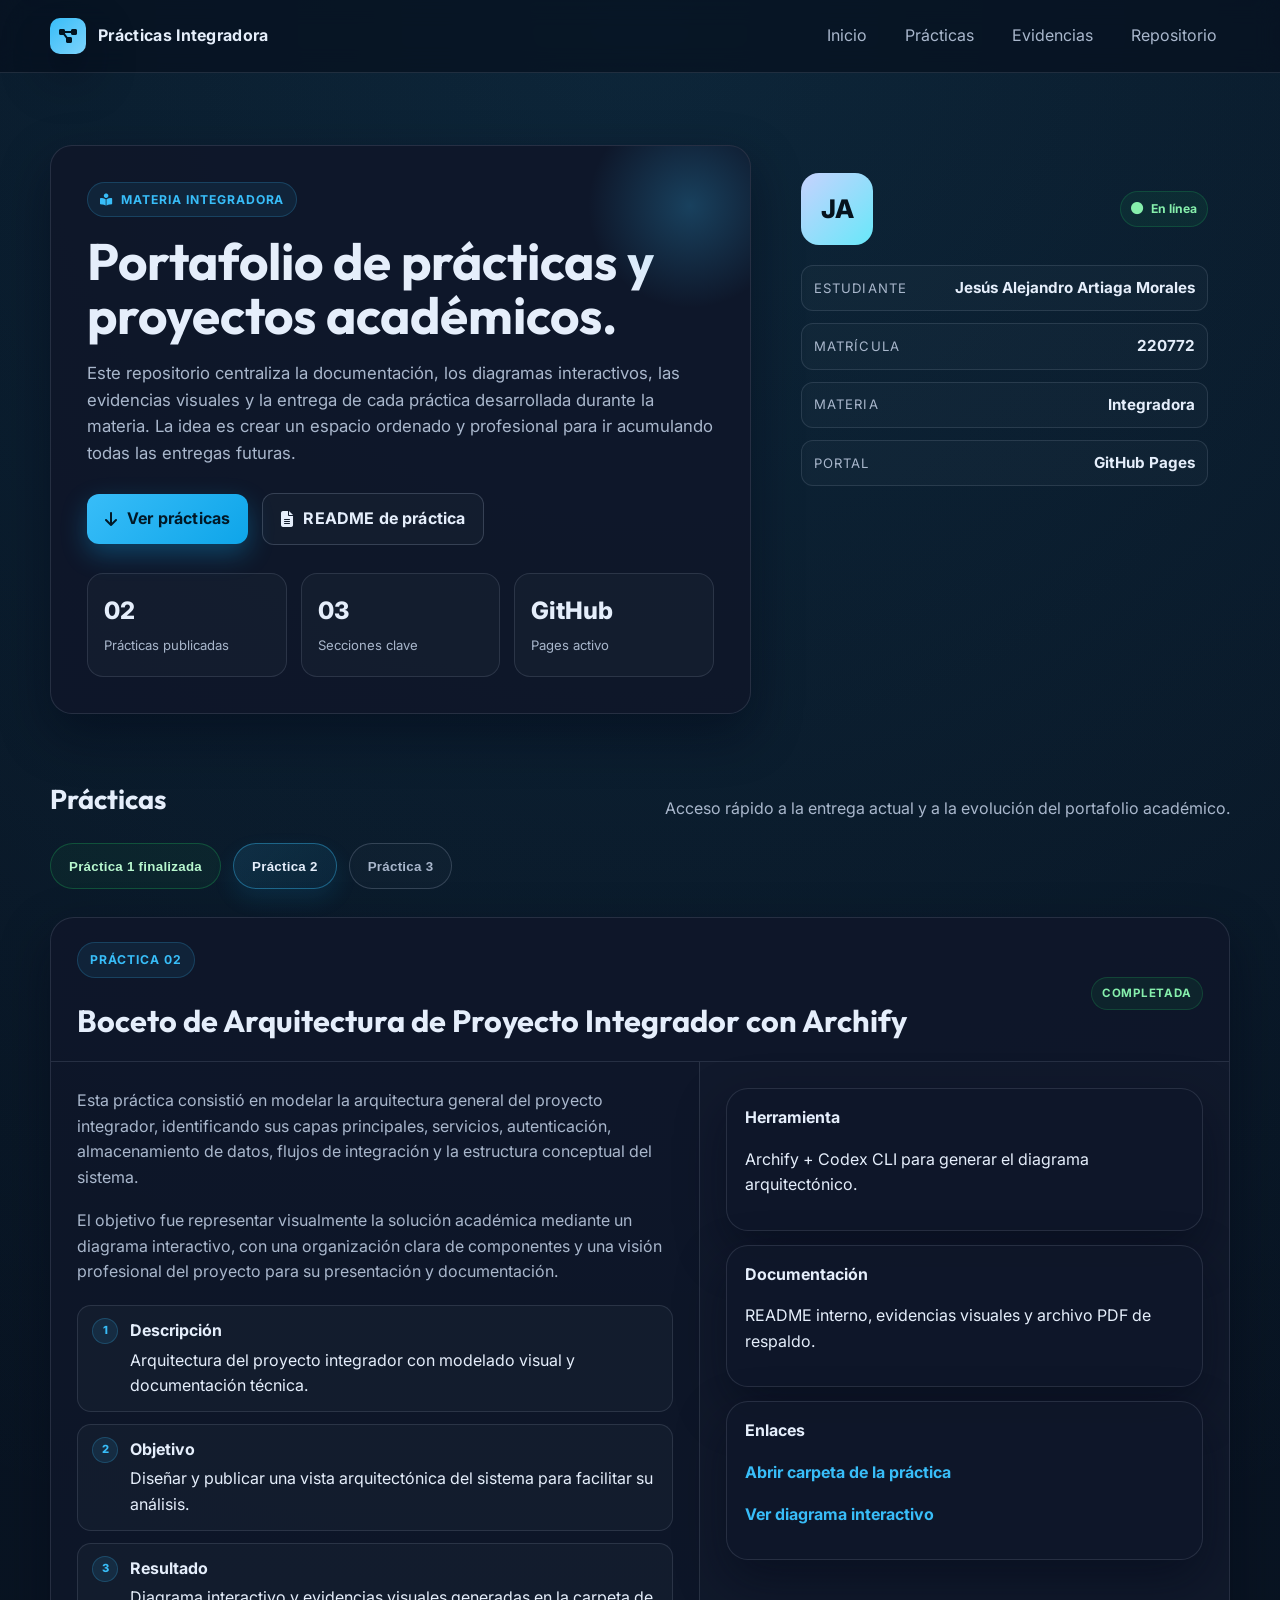
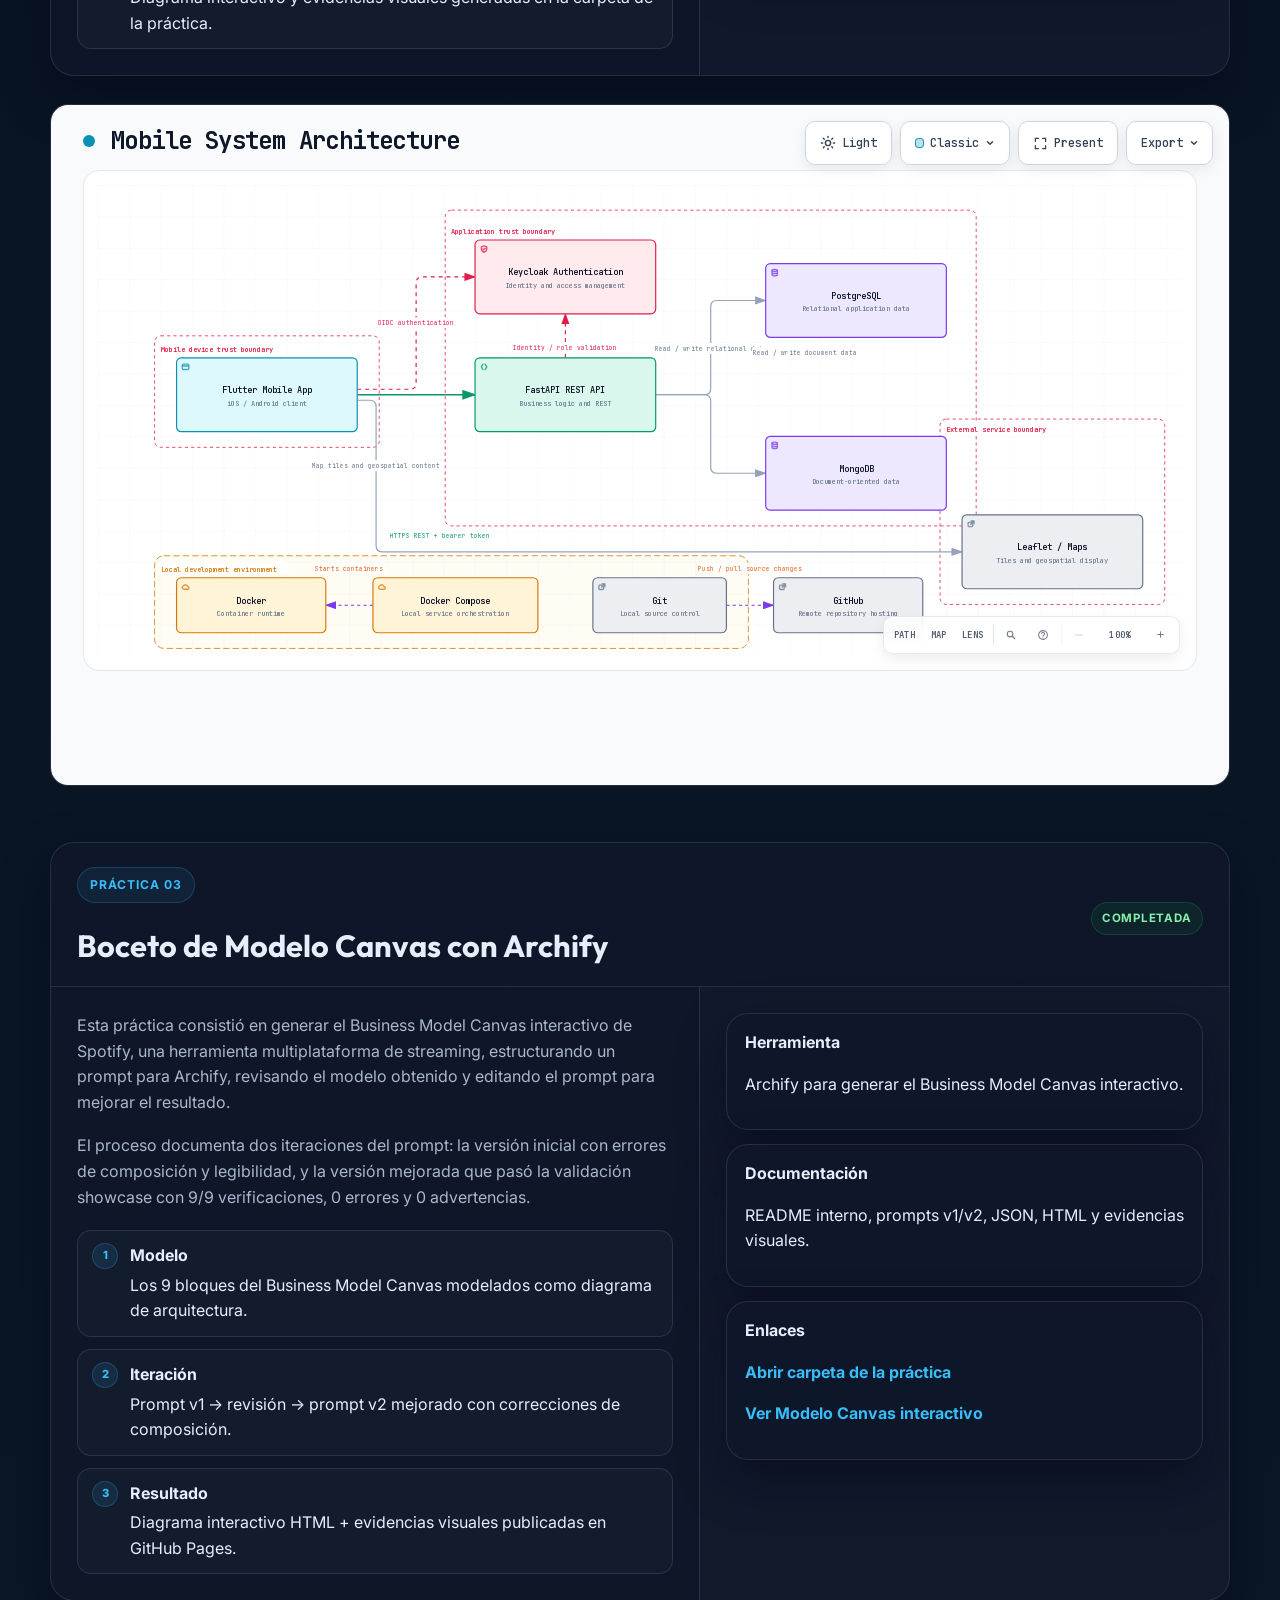
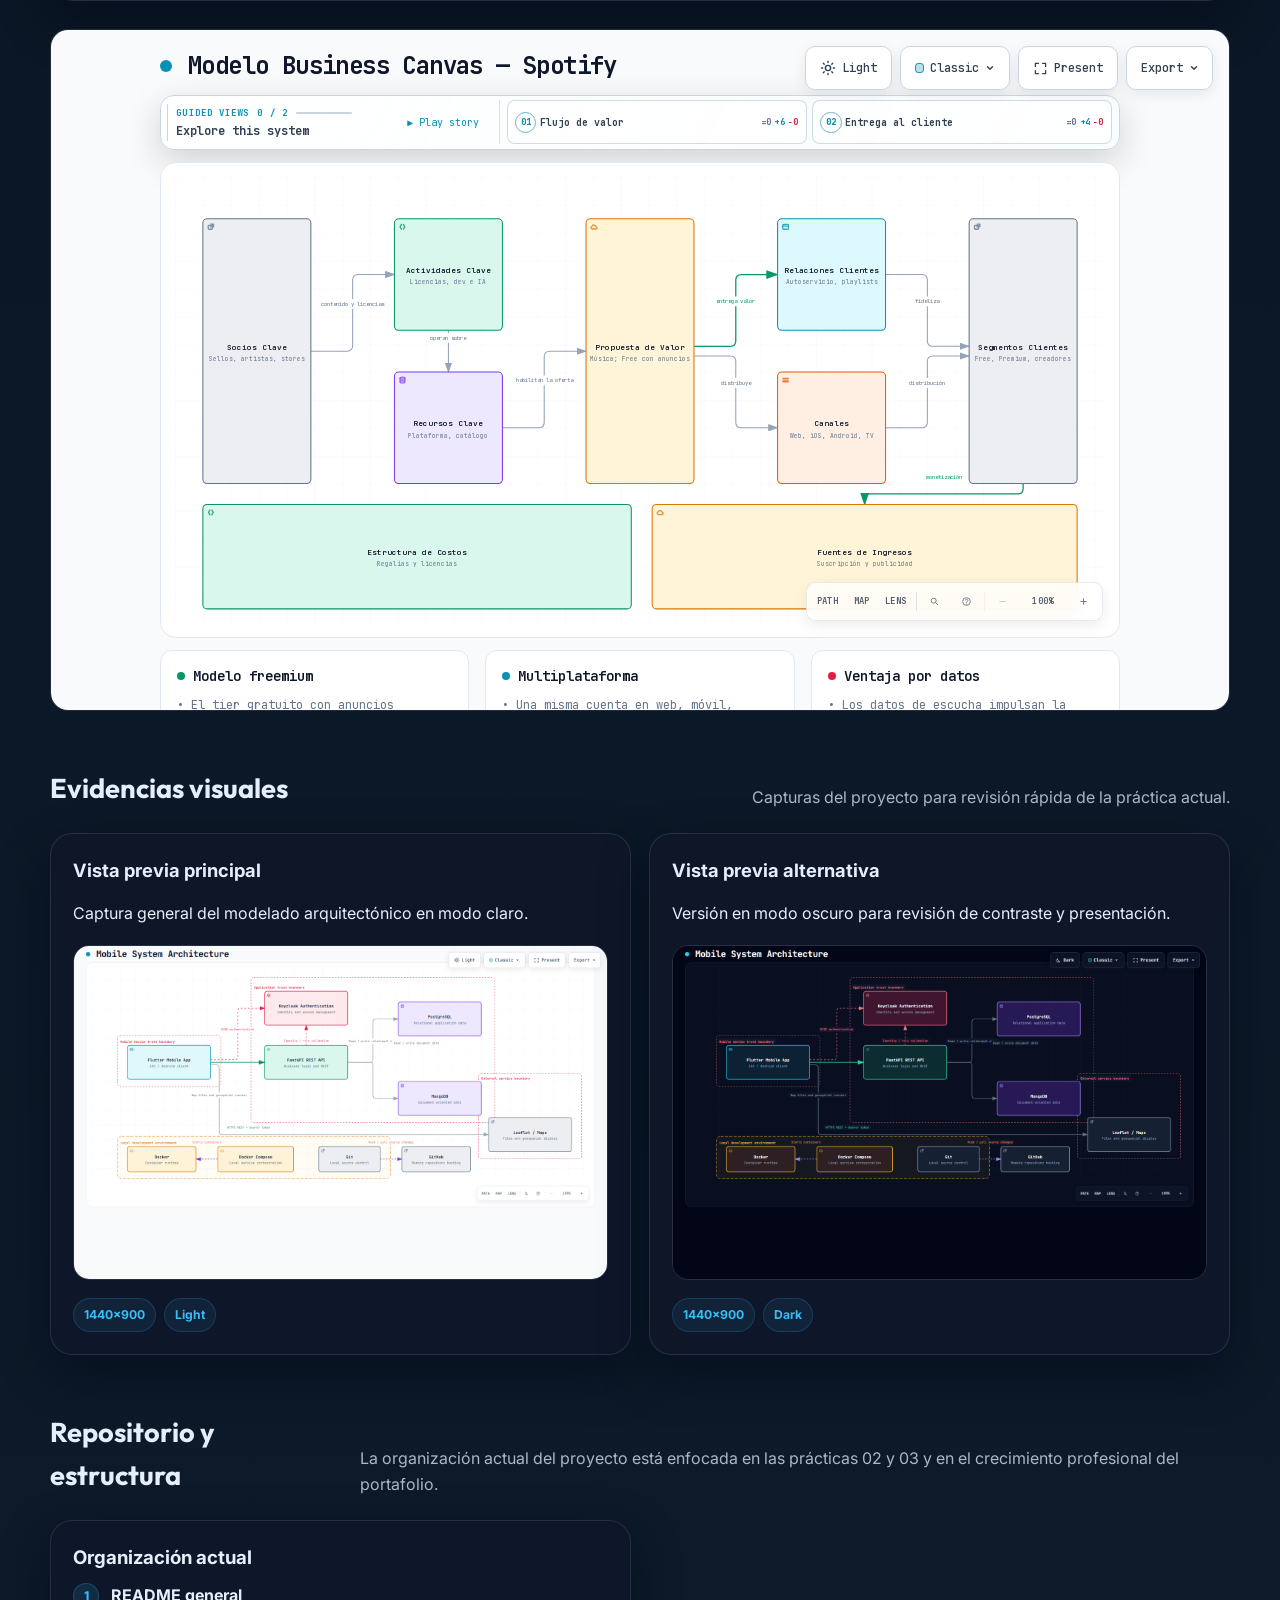
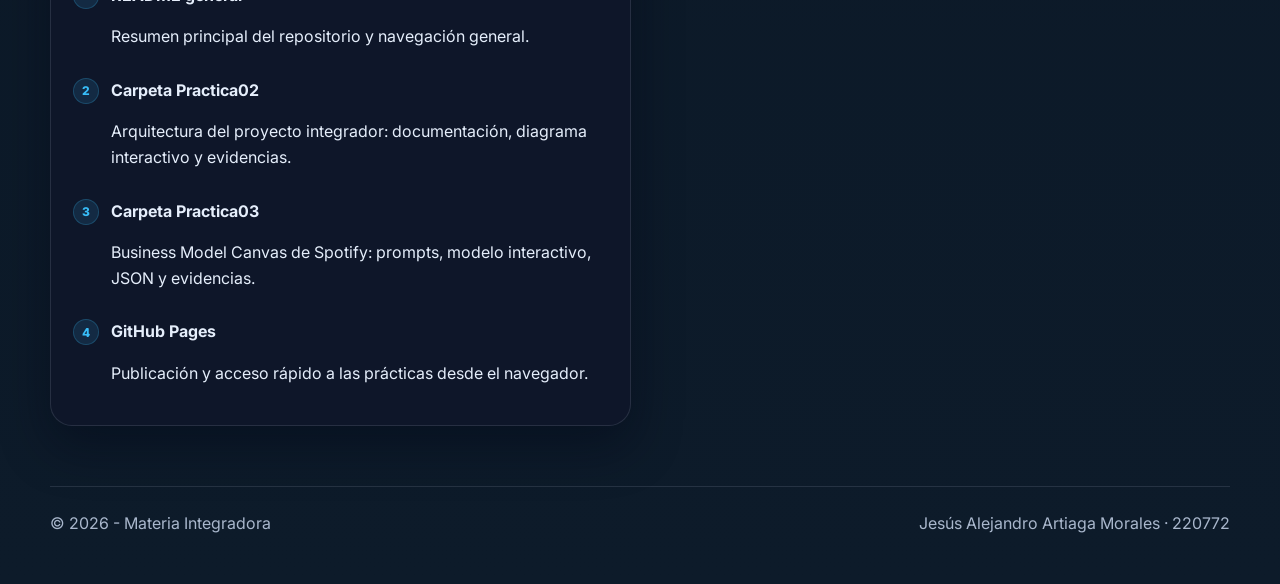
==== commit db3b2383: "Practica 03 Documentacion completa de la practica 03, actualizacion del README raiz y del portafolio" ====
--- a/index.html
+++ b/index.html
@@ -726,11 +726,11 @@
 
             <div class="metrics" aria-label="Estadísticas del repositorio">
               <div class="metric">
-                <strong>01</strong>
-                <span>Práctica disponible</span>
+                <strong>02</strong>
+                <span>Prácticas publicadas</span>
               </div>
               <div class="metric">
-                <strong>02</strong>
+                <strong>03</strong>
                 <span>Secciones clave</span>
               </div>
               <div class="metric">
@@ -777,6 +777,7 @@
         <div class="practice-pills" aria-label="Selector de prácticas">
           <button class="practice-pill done" type="button">Práctica 1 finalizada</button>
           <button class="practice-pill active" type="button">Práctica 2</button>
+          <button class="practice-pill" type="button">Práctica 3</button>
         </div>
 
         <div class="practice-panel" aria-label="Detalle de la práctica 2">
@@ -851,6 +852,82 @@
 
         <div class="diagram-frame" style="margin-top: 28px;">
           <iframe src="Practica02/mobile-system-architecture.html" title="Diagrama arquitectónico de la práctica 2"></iframe>
+        </div>
+      </section>
+
+      <section id="practica3" class="section">
+        <div class="practice-panel" aria-label="Detalle de la práctica 3">
+          <div class="practice-header">
+            <div>
+              <span class="eyebrow" style="display:inline-flex; margin-bottom: 8px;">Práctica 03</span>
+              <h3>Boceto de Modelo Canvas con Archify</h3>
+            </div>
+            <span class="chip">Completada</span>
+          </div>
+
+          <div class="practice-body">
+            <div class="practice-copy">
+              <p>
+                Esta práctica consistió en generar el Business Model Canvas interactivo de Spotify,
+                una herramienta multiplataforma de streaming, estructurando un prompt para Archify,
+                revisando el modelo obtenido y editando el prompt para mejorar el resultado.
+              </p>
+
+              <p>
+                El proceso documenta dos iteraciones del prompt: la versión inicial con errores de
+                composición y legibilidad, y la versión mejorada que pasó la validación showcase con
+                9/9 verificaciones, 0 errores y 0 advertencias.
+              </p>
+
+              <div class="info-list">
+                <div class="info-item">
+                  <span class="bullet">1</span>
+                  <div>
+                    <strong>Modelo</strong>
+                    <span>Los 9 bloques del Business Model Canvas modelados como diagrama de arquitectura.</span>
+                  </div>
+                </div>
+
+                <div class="info-item">
+                  <span class="bullet">2</span>
+                  <div>
+                    <strong>Iteración</strong>
+                    <span>Prompt v1 → revisión → prompt v2 mejorado con correcciones de composición.</span>
+                  </div>
+                </div>
+
+                <div class="info-item">
+                  <span class="bullet">3</span>
+                  <div>
+                    <strong>Resultado</strong>
+                    <span>Diagrama interactivo HTML + evidencias visuales publicadas en GitHub Pages.</span>
+                  </div>
+                </div>
+              </div>
+            </div>
+
+            <aside class="practice-side">
+              <div class="mini-stack">
+                <div class="mini-card">
+                  <strong>Herramienta</strong>
+                  <p>Archify para generar el Business Model Canvas interactivo.</p>
+                </div>
+                <div class="mini-card">
+                  <strong>Documentación</strong>
+                  <p>README interno, prompts v1/v2, JSON, HTML y evidencias visuales.</p>
+                </div>
+                <div class="mini-card">
+                  <strong>Enlaces</strong>
+                  <p><a href="Practica03/" style="color: var(--primary); font-weight: 700;">Abrir carpeta de la práctica</a></p>
+                  <p><a href="Practica03/spotify-canvas.html" style="color: var(--primary); font-weight: 700;">Ver Modelo Canvas interactivo</a></p>
+                </div>
+              </div>
+            </aside>
+          </div>
+        </div>
+
+        <div class="diagram-frame" style="margin-top: 28px;">
+          <iframe src="Practica03/spotify-canvas.html" title="Modelo Canvas de la práctica 3"></iframe>
         </div>
       </section>
 
@@ -886,7 +963,7 @@
       <section id="repositorio" class="section">
         <div class="section-head">
           <h2>Repositorio y estructura</h2>
-          <p>La organización actual del proyecto está enfocada en la práctica 02 y en el crecimiento profesional del portafolio.</p>
+          <p>La organización actual del proyecto está enfocada en las prácticas 02 y 03 y en el crecimiento profesional del portafolio.</p>
         </div>
 
         <div class="timeline">
@@ -894,8 +971,9 @@
             <h3>Organización actual</h3>
             <ul class="steps">
               <li><span class="step-no">1</span><div><strong>README general</strong><p>Resumen principal del repositorio y navegación general.</p></div></li>
-              <li><span class="step-no">2</span><div><strong>Carpeta Practica02</strong><p>Documentación, diagrama interactivo, evidencias visuales y PDF.</p></div></li>
-              <li><span class="step-no">3</span><div><strong>GitHub Pages</strong><p>Publicación y acceso rápido a la práctica desde el navegador.</p></div></li>
+              <li><span class="step-no">2</span><div><strong>Carpeta Practica02</strong><p>Arquitectura del proyecto integrador: documentación, diagrama interactivo y evidencias.</p></div></li>
+              <li><span class="step-no">3</span><div><strong>Carpeta Practica03</strong><p>Business Model Canvas de Spotify: prompts, modelo interactivo, JSON y evidencias.</p></div></li>
+              <li><span class="step-no">4</span><div><strong>GitHub Pages</strong><p>Publicación y acceso rápido a las prácticas desde el navegador.</p></div></li>
             </ul>
           </article>
         </div>
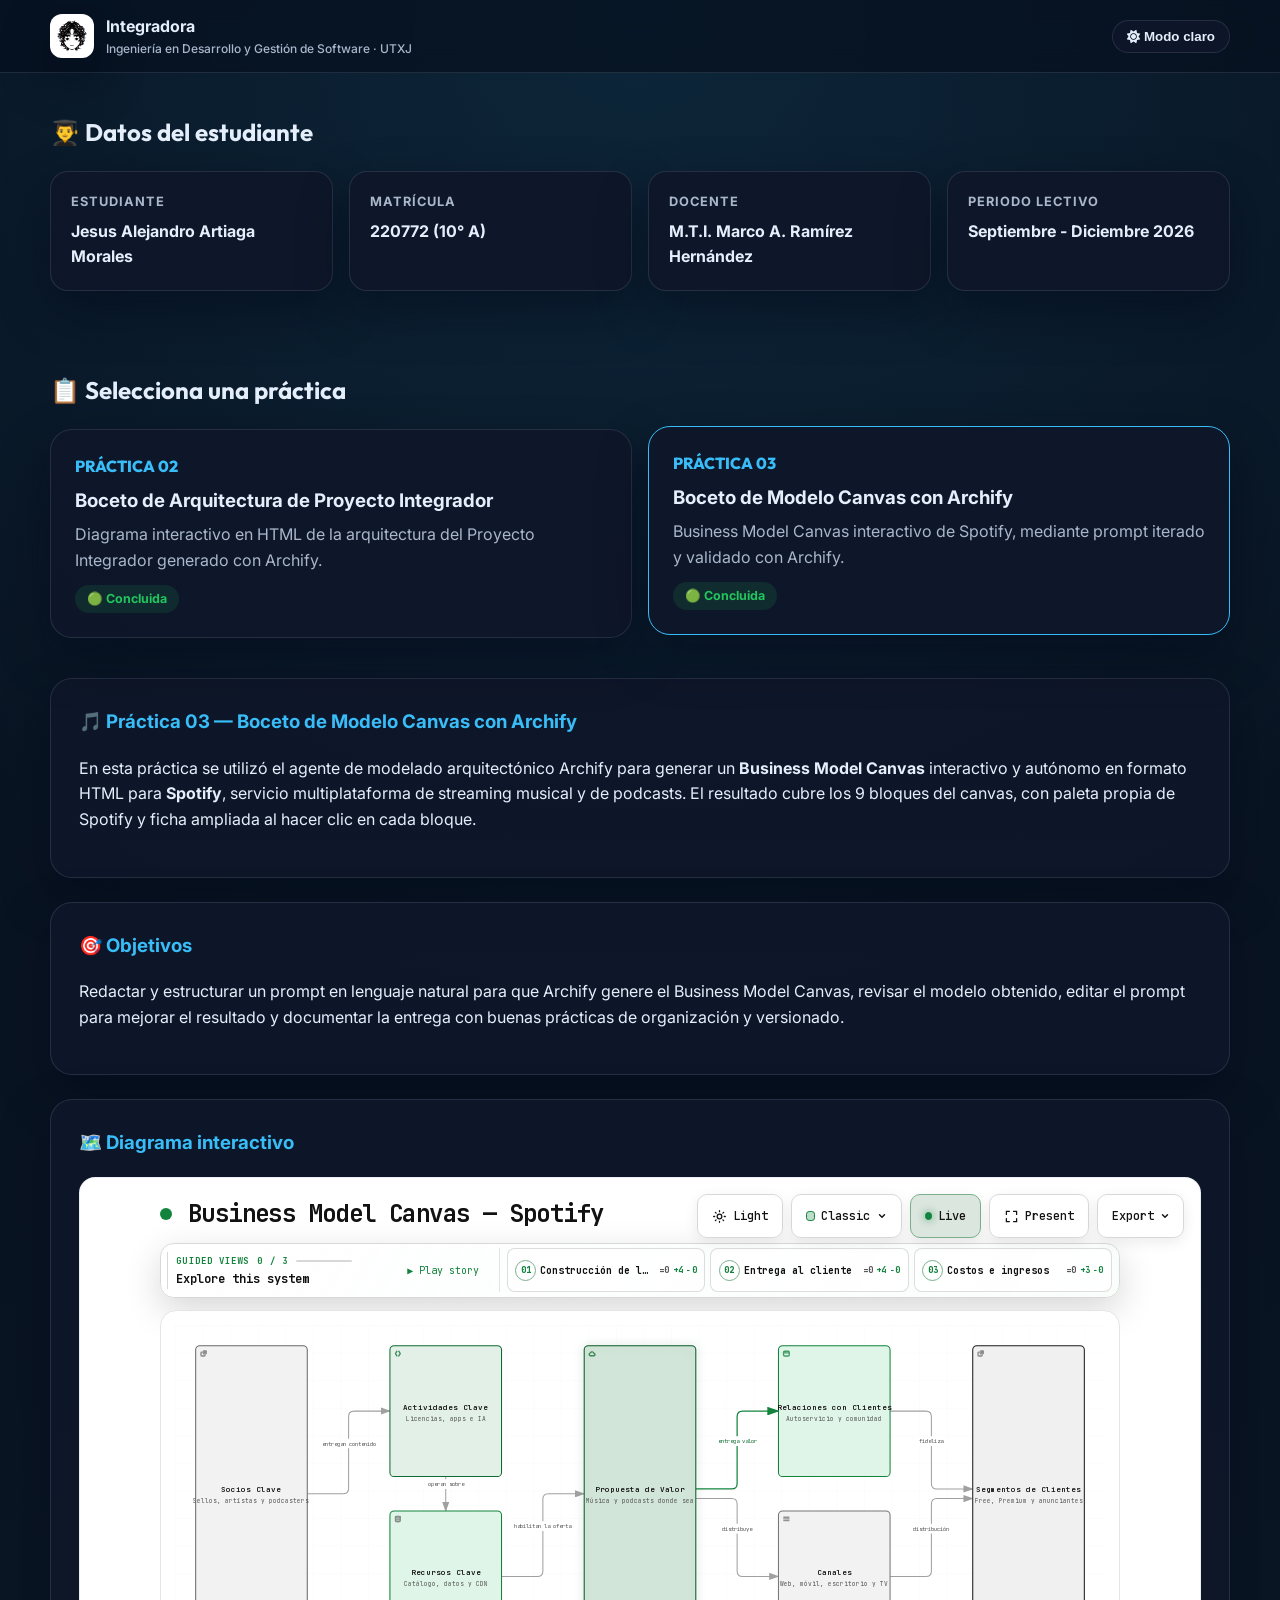
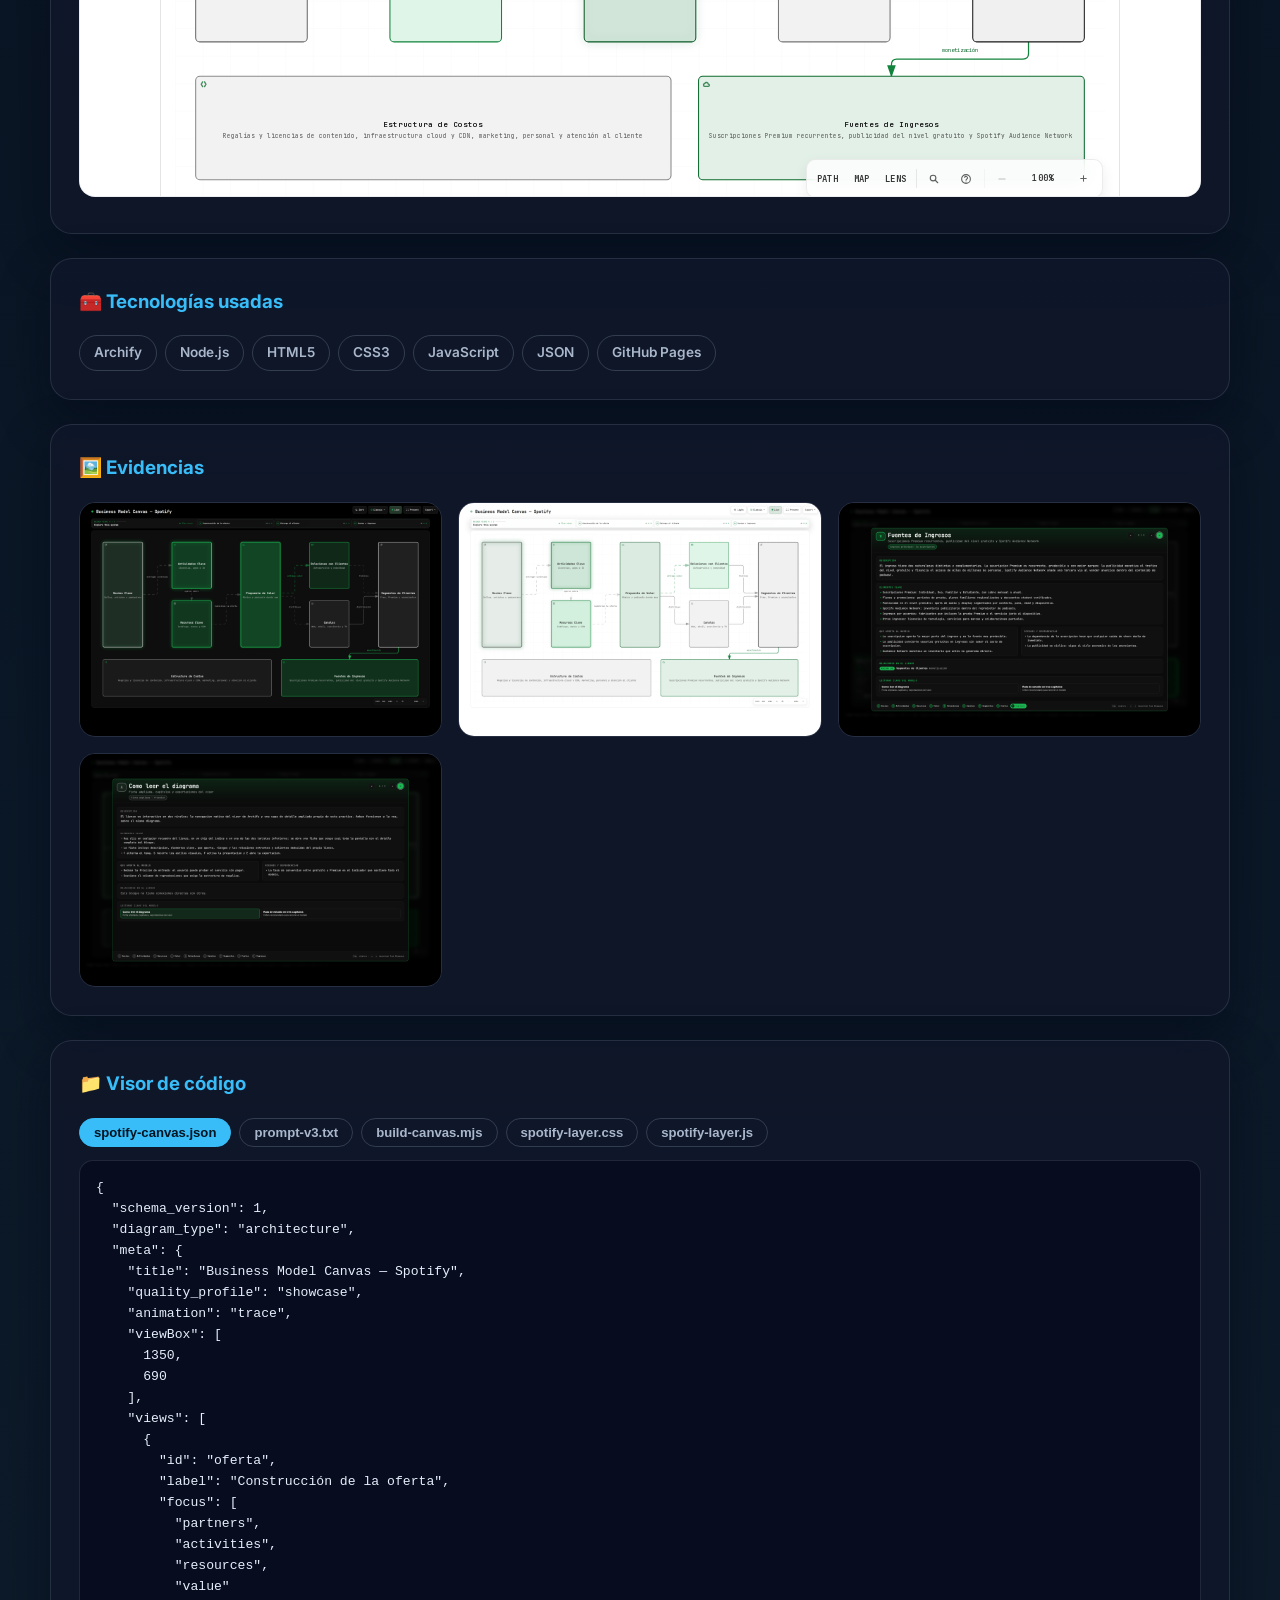
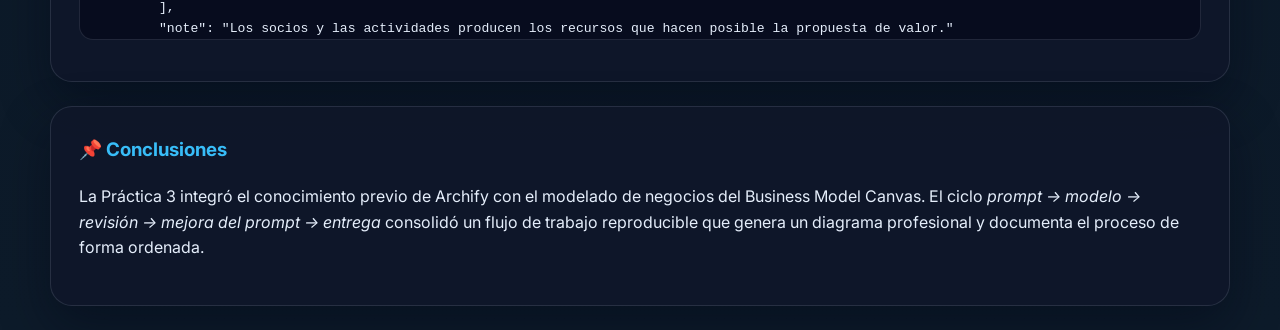
==== commit 3e171a4e: "Practica03 Actualizacion de los readme.md y el index.html" ====
--- a/index.html
+++ b/index.html
@@ -1,990 +1,248 @@
 <!DOCTYPE html>
-<html lang="es">
+<html lang="es" data-theme="dark">
   <head>
     <meta charset="UTF-8" />
     <meta name="viewport" content="width=device-width, initial-scale=1.0" />
     <title>Prácticas de Integradora | 220772</title>
-    <meta
-      name="description"
-      content="Portafolio de prácticas de la materia Integradora. Documentación, diagramas interactivos y evidencias visuales."
-    />
+    <meta name="description" content="Portafolio de prácticas de la materia Integradora. Documentación, diagramas interactivos y evidencias visuales." />
     <link rel="preconnect" href="https://fonts.googleapis.com" />
     <link rel="preconnect" href="https://fonts.gstatic.com" crossorigin />
-    <link
-      href="https://fonts.googleapis.com/css2?family=Inter:wght@400;500;600;700;800&family=Outfit:wght@500;600;700;800&display=swap"
-      rel="stylesheet"
-    />
-    <link
-      rel="stylesheet"
-      href="https://cdnjs.cloudflare.com/ajax/libs/font-awesome/6.5.1/css/all.min.css"
-      crossorigin="anonymous"
-      referrerpolicy="no-referrer"
-    />
+    <link href="https://fonts.googleapis.com/css2?family=Inter:wght@400;500;600;700;800&family=Outfit:wght@500;600;700;800&display=swap" rel="stylesheet" />
+    <link rel="stylesheet" href="https://cdnjs.cloudflare.com/ajax/libs/font-awesome/6.5.1/css/all.min.css" crossorigin="anonymous" referrerpolicy="no-referrer" />
     <style>
       :root {
-        --bg: #07111f;
-        --bg-2: #0d1b2a;
-        --panel: rgba(15, 23, 42, 0.9);
-        --panel-soft: rgba(17, 24, 39, 0.82);
-        --panel-alt: rgba(30, 41, 59, 0.9);
-        --line: rgba(148, 163, 184, 0.18);
-        --line-strong: rgba(148, 163, 184, 0.28);
-        --text: #e5eefb;
-        --muted: #a9b7cc;
-        --primary: #38bdf8;
-        --primary-strong: #0ea5e9;
-        --success: #22c55e;
-        --warning: #f59e0b;
+        --bg: #07111f; --bg-2: #0d1b2a;
+        --panel: rgba(15, 23, 42, 0.9); --panel-soft: rgba(17, 24, 39, 0.82);
+        --line: rgba(148, 163, 184, 0.18); --line-strong: rgba(148, 163, 184, 0.28);
+        --text: #e5eefb; --muted: #a9b7cc;
+        --primary: #38bdf8; --primary-strong: #0ea5e9; --success: #22c55e; --warning: #f59e0b;
         --shadow: 0 20px 50px rgba(2, 6, 23, 0.45);
       }
-
-      * {
-        box-sizing: border-box;
-      }
-
-      html {
-        scroll-behavior: smooth;
-      }
-
+      [data-theme="light"] {
+        --bg: #f1f5f9; --bg-2: #e2e8f0;
+        --panel: rgba(255, 255, 255, 0.92); --panel-soft: rgba(248, 250, 252, 0.92);
+        --line: rgba(15, 23, 42, 0.12); --line-strong: rgba(15, 23, 42, 0.2);
+        --text: #0f172a; --muted: #475569;
+        --shadow: 0 20px 50px rgba(15, 23, 42, 0.12);
+      }
+      * { box-sizing: border-box; }
+      html { scroll-behavior: smooth; }
       body {
-        margin: 0;
-        font-family: "Inter", sans-serif;
-        background:
-          radial-gradient(circle at top, rgba(56, 189, 248, 0.12), transparent 30%),
-          linear-gradient(180deg, var(--bg) 0%, var(--bg-2) 100%);
-        color: var(--text);
-        line-height: 1.6;
-      }
-
-      a {
-        color: inherit;
-        text-decoration: none;
-      }
-
-      img {
-        display: block;
-        max-width: 100%;
-      }
-
-      .container {
-        width: min(1180px, calc(100% - 32px));
-        margin: 0 auto;
-      }
-
-      .topbar {
-        position: sticky;
-        top: 0;
-        z-index: 20;
-        backdrop-filter: blur(12px);
-        background: rgba(7, 17, 31, 0.7);
-        border-bottom: 1px solid var(--line);
-      }
-
-      .nav {
-        display: flex;
-        align-items: center;
-        justify-content: space-between;
-        gap: 16px;
-        min-height: 72px;
-      }
-
-      .brand {
-        display: inline-flex;
-        align-items: center;
-        gap: 12px;
-        font-weight: 700;
-        letter-spacing: 0.02em;
-      }
-
-      .brand-mark {
-        width: 36px;
-        height: 36px;
-        border-radius: 10px;
-        display: grid;
-        place-items: center;
-        background: linear-gradient(135deg, var(--primary), #7dd3fc);
-        color: #021421;
-        box-shadow: var(--shadow);
-      }
-
-      .nav-links {
-        display: flex;
-        align-items: center;
-        gap: 12px;
-        flex-wrap: wrap;
-      }
-
-      .nav-link {
-        padding: 8px 12px;
-        border-radius: 999px;
-        color: var(--muted);
-        border: 1px solid transparent;
-        transition: all 0.2s ease;
-      }
-
-      .nav-link:hover {
-        color: var(--text);
-        border-color: var(--line);
-        background: rgba(148, 163, 184, 0.05);
-      }
-
-      .hero {
-        padding: 72px 0 36px;
-      }
-
-      .hero-grid {
-        display: grid;
-        grid-template-columns: 1.4fr 0.9fr;
-        align-items: stretch;
-        gap: 28px;
-      }
-
-      .hero-panel,
-      .card,
-      .mini-card,
-      .feature-card,
-      .repo-card,
-      .timeline-card {
-        background: var(--panel);
-        border: 1px solid var(--line);
-        border-radius: 22px;
-        box-shadow: var(--shadow);
-      }
-
-      .hero-panel {
-        padding: 36px;
-        position: relative;
-        overflow: hidden;
-      }
-
-      .hero-panel::before {
-        content: "";
-        position: absolute;
-        width: 240px;
-        height: 240px;
-        right: -60px;
-        top: -60px;
-        background: radial-gradient(circle, rgba(56, 189, 248, 0.25), transparent 60%);
-      }
-
-      .eyebrow {
-        display: inline-flex;
-        align-items: center;
-        gap: 8px;
-        padding: 7px 12px;
-        border-radius: 999px;
-        background: rgba(56, 189, 248, 0.08);
-        border: 1px solid rgba(56, 189, 248, 0.2);
-        color: var(--primary);
-        font-size: 0.76rem;
-        letter-spacing: 0.08em;
-        text-transform: uppercase;
-        font-weight: 700;
-      }
-
-      h1 {
-        font-family: "Outfit", sans-serif;
-        font-size: clamp(2.2rem, 4vw, 4rem);
-        line-height: 1.05;
-        margin: 18px 0 16px;
-      }
-
-      .lead {
-        color: var(--muted);
-        font-size: 1.05rem;
-        max-width: 60ch;
-      }
-
-      .hero-actions {
-        display: flex;
-        align-items: center;
-        gap: 14px;
-        flex-wrap: wrap;
-        margin-top: 26px;
-      }
-
-      .btn {
-        display: inline-flex;
-        align-items: center;
-        justify-content: center;
-        gap: 10px;
-        padding: 12px 18px;
-        border-radius: 12px;
-        font-weight: 700;
-        letter-spacing: 0.01em;
-        transition: transform 0.2s ease, border-color 0.2s ease;
-      }
-
-      .btn:hover {
-        transform: translateY(-1px);
-      }
-
-      .btn-primary {
-        background: linear-gradient(135deg, var(--primary), var(--primary-strong));
-        color: #011826;
-        box-shadow: 0 10px 26px rgba(14, 165, 233, 0.32);
-      }
-
-      .btn-secondary {
-        background: rgba(148, 163, 184, 0.04);
-        border: 1px solid var(--line-strong);
-        color: var(--text);
-      }
-
-      .metrics {
-        display: grid;
-        grid-template-columns: repeat(3, minmax(0, 1fr));
-        gap: 14px;
-        margin-top: 28px;
-      }
-
-      .metric {
-        padding: 18px 16px;
-        border-radius: 16px;
-        background: rgba(148, 163, 184, 0.04);
-        border: 1px solid var(--line);
-      }
-
-      .metric strong {
-        display: block;
-        font-size: 1.5rem;
-        font-weight: 800;
-        margin-bottom: 2px;
-      }
-
-      .metric span {
-        color: var(--muted);
-        font-size: 0.82rem;
-      }
-
-      .profile-panel {
-        padding: 28px 22px;
-      }
-
-      .profile-header {
-        display: flex;
-        align-items: center;
-        justify-content: space-between;
-        margin-bottom: 18px;
-      }
-
-      .profile-avatar {
-        width: 72px;
-        height: 72px;
-        border-radius: 18px;
-        display: grid;
-        place-items: center;
-        font-size: 1.6rem;
-        color: #06131d;
-        background: linear-gradient(135deg, #c7d2fe, #67e8f9);
-        font-weight: 800;
-      }
-
-      .status {
-        display: inline-flex;
-        align-items: center;
-        gap: 8px;
-        background: rgba(34, 197, 94, 0.08);
-        color: #86efac;
-        border: 1px solid rgba(34, 197, 94, 0.2);
-        border-radius: 999px;
-        padding: 7px 10px;
-        font-size: 0.76rem;
-        font-weight: 700;
-      }
-
-      .profile-list {
-        display: grid;
-        gap: 12px;
-        margin-top: 20px;
-      }
-
-      .profile-item {
-        display: flex;
-        justify-content: space-between;
-        align-items: center;
-        gap: 12px;
-        padding: 10px 12px;
-        border-radius: 12px;
-        background: rgba(148, 163, 184, 0.04);
-        border: 1px solid var(--line);
-      }
-
-      .profile-item span {
-        color: var(--muted);
-        font-size: 0.82rem;
-        text-transform: uppercase;
-        letter-spacing: 0.08em;
-      }
-
-      .profile-item strong {
-        font-size: 0.95rem;
-      }
-
-      .section {
-        padding: 28px 0;
-      }
-
-      .section-head {
-        display: flex;
-        justify-content: space-between;
-        align-items: end;
-        gap: 20px;
-        margin-bottom: 22px;
-      }
-
-      .section-head h2 {
-        font-family: "Outfit", sans-serif;
-        font-size: clamp(1.7rem, 2vw, 2.5rem);
-        margin: 0;
-      }
-
-      .section-head p {
-        margin: 0;
-        color: var(--muted);
-      }
-
-      .practice-showcase {
-        display: grid;
-        grid-template-columns: 1.3fr 0.7fr;
-        gap: 24px;
-      }
-
-      .card {
-        padding: 24px;
-      }
-
-      .card-header {
-        display: flex;
-        justify-content: space-between;
-        align-items: center;
-        gap: 16px;
-        margin-bottom: 18px;
-      }
-
-      .chip {
-        padding: 6px 10px;
-        border-radius: 999px;
-        font-size: 0.72rem;
-        background: rgba(34, 197, 94, 0.08);
-        border: 1px solid rgba(34, 197, 94, 0.2);
-        color: #86efac;
-        font-weight: 700;
-        text-transform: uppercase;
-        letter-spacing: 0.06em;
-      }
-
-      .practice-title {
-        margin: 0;
-        font-size: clamp(1.5rem, 2.2vw, 2.2rem);
-        font-family: "Outfit", sans-serif;
-      }
-
-      .practice-meta {
-        display: flex;
-        flex-wrap: wrap;
-        gap: 12px;
-        color: var(--muted);
-        font-size: 0.86rem;
-        margin: 16px 0 20px;
-      }
-
-      .practice-meta span {
-        display: inline-flex;
-        align-items: center;
-        gap: 8px;
-        padding: 8px 10px;
-        border-radius: 999px;
-        background: rgba(148, 163, 184, 0.04);
-        border: 1px solid var(--line);
-      }
-
-      .practice-visual {
-        border-radius: 18px;
-        overflow: hidden;
-        border: 1px solid var(--line);
-        background: rgba(148, 163, 184, 0.04);
-      }
-
-      .practice-visual img {
-        width: 100%;
-        height: 240px;
-        object-fit: cover;
-      }
-
-      .mini-list {
-        display: grid;
-        gap: 14px;
-        margin-top: 18px;
-      }
-
-      .mini-card {
-        padding: 16px 18px;
-      }
-
-      .mini-card strong {
-        display: block;
-        margin-bottom: 6px;
-      }
-
-      .repo-grid {
-        display: grid;
-        grid-template-columns: repeat(2, minmax(0, 1fr));
-        gap: 18px;
-      }
-
-      .practice-pills {
-        display: flex;
-        flex-wrap: wrap;
-        gap: 12px;
-        margin: 22px 0 28px;
-      }
-
-      .practice-pill {
-        display: inline-flex;
-        align-items: center;
-        justify-content: center;
-        gap: 8px;
-        min-height: 46px;
-        padding: 0 18px;
-        border-radius: 999px;
-        border: 1px solid var(--line-strong);
-        background: rgba(148, 163, 184, 0.03);
-        color: var(--muted);
-        font-weight: 700;
-        letter-spacing: 0.02em;
-      }
-
-      .practice-pill.active {
-        background: linear-gradient(135deg, rgba(56, 189, 248, 0.12), rgba(14, 165, 233, 0.08));
-        border-color: rgba(56, 189, 248, 0.4);
-        color: var(--text);
-        box-shadow: 0 10px 22px rgba(14, 165, 233, 0.12);
-      }
-
-      .practice-pill.done {
-        color: #b7f7ce;
-        border-color: rgba(34, 197, 94, 0.28);
-        background: rgba(34, 197, 94, 0.06);
-      }
-
-      .practice-panel {
-        background: var(--panel);
-        border: 1px solid var(--line);
-        border-radius: 24px;
-        overflow: hidden;
-        box-shadow: var(--shadow);
-      }
-
-      .practice-header {
-        display: flex;
-        justify-content: space-between;
-        align-items: center;
-        gap: 18px;
-        padding: 24px 26px 16px;
-        border-bottom: 1px solid var(--line);
-      }
-
-      .practice-header h3 {
-        margin: 10px 0 0;
-        font-family: "Outfit", sans-serif;
-        font-size: clamp(1.8rem, 2.4vw, 2.8rem);
-      }
-
-      .practice-body {
-        display: grid;
-        grid-template-columns: 1.1fr 0.9fr;
-        gap: 0;
-      }
-
-      .practice-copy {
-        padding: 26px;
-      }
-
-      .practice-copy p {
-        color: var(--muted);
-        margin: 0 0 18px;
-      }
-
-      .info-list {
-        display: grid;
-        gap: 12px;
-        margin-top: 20px;
-      }
-
-      .info-item {
-        display: flex;
-        gap: 12px;
-        align-items: flex-start;
-        padding: 12px 14px;
-        border-radius: 14px;
-        background: rgba(148, 163, 184, 0.04);
-        border: 1px solid var(--line);
-      }
-
-      .info-item .bullet {
-        width: 26px;
-        height: 26px;
-        border-radius: 50%;
-        background: rgba(56, 189, 248, 0.1);
-        border: 1px solid rgba(56, 189, 248, 0.22);
-        display: grid;
-        place-items: center;
-        color: var(--primary);
-        font-size: 0.7rem;
-        font-weight: 800;
-        flex-shrink: 0;
-      }
-
-      .info-item strong {
-        display: block;
-        margin-bottom: 4px;
-      }
-
-      .practice-side {
-        padding: 26px;
-        border-left: 1px solid var(--line);
-        background: rgba(148, 163, 184, 0.02);
-      }
-
-      .mini-stack {
-        display: grid;
-        gap: 14px;
-      }
-
-      .mini-card {
-        padding: 16px 18px;
-      }
-
-      .mini-card strong {
-        display: block;
-        margin-bottom: 6px;
-      }
-
-      .diagram-frame {
-        width: 100%;
-        border: 1px solid var(--line);
-        border-radius: 18px;
-        overflow: hidden;
-        background: #0b1220;
-        margin-top: 18px;
-      }
-
-      .diagram-frame iframe {
-        display: block;
-        width: 100%;
-        height: 680px;
-        border: none;
-      }
-
-      .repo-card {
-        padding: 22px;
-      }
-
-      .repo-card h3 {
-        margin: 0 0 8px;
-        font-size: 1.15rem;
-      }
-
-      .repo-tags {
-        display: flex;
-        flex-wrap: wrap;
-        gap: 8px;
-        margin-top: 18px;
-      }
-
-      .tag {
-        padding: 6px 10px;
-        border-radius: 999px;
-        background: rgba(56, 189, 248, 0.08);
-        border: 1px solid rgba(56, 189, 248, 0.18);
-        color: var(--primary);
-        font-size: 0.76rem;
-        font-weight: 700;
-      }
-
-      .timeline {
-        display: grid;
-        grid-template-columns: 1fr 1fr;
-        gap: 18px;
-      }
-
-      .timeline-card {
-        padding: 22px;
-      }
-
-      .timeline-card h3 {
-        margin: 0 0 10px;
-      }
-
-      .steps {
-        list-style: none;
-        margin: 0;
-        padding: 0;
-        display: grid;
-        gap: 12px;
-      }
-
-      .steps li {
-        display: flex;
-        gap: 12px;
-        align-items: flex-start;
-      }
-
-      .step-no {
-        width: 26px;
-        height: 26px;
-        border-radius: 50%;
-        background: rgba(56, 189, 248, 0.12);
-        border: 1px solid rgba(56, 189, 248, 0.22);
-        color: var(--primary);
-        display: grid;
-        place-items: center;
-        font-weight: 800;
-        font-size: 0.75rem;
-        flex-shrink: 0;
-      }
-
-      footer {
-        padding: 32px 0 48px;
-      }
-
-      .footer-panel {
-        display: flex;
-        align-items: center;
-        justify-content: space-between;
-        gap: 16px;
-        flex-wrap: wrap;
-        padding-top: 24px;
-        border-top: 1px solid var(--line);
-        color: var(--muted);
-      }
-
-      @media (max-width: 980px) {
-        .hero-grid,
-        .practice-showcase,
-        .cards-grid,
-        .repo-grid,
-        .timeline {
-          grid-template-columns: 1fr;
-        }
-      }
-
-      @media (max-width: 640px) {
-        .nav {
-          flex-direction: column;
-          align-items: flex-start;
-          padding: 16px 0;
-        }
-
-        .hero-panel,
-        .card,
-        .repo-card,
-        .timeline-card,
-        .feature-card {
-          padding: 20px;
-        }
-
-        .metrics {
-          grid-template-columns: 1fr;
-        }
-      }
+        margin: 0; font-family: "Inter", sans-serif;
+        background: radial-gradient(circle at top, rgba(56, 189, 248, 0.12), transparent 30%),
+                    linear-gradient(180deg, var(--bg) 0%, var(--bg-2) 100%);
+        color: var(--text); line-height: 1.6; transition: background .3s, color .3s;
+      }
+      a { color: inherit; text-decoration: none; }
+      img { display: block; max-width: 100%; }
+      .container { width: min(1180px, calc(100% - 32px)); margin: 0 auto; }
+
+      .topbar { position: sticky; top: 0; z-index: 20; backdrop-filter: blur(12px);
+        background: color-mix(in srgb, var(--bg) 70%, transparent);
+        border-bottom: 1px solid var(--line); }
+      .nav { display: flex; align-items: center; justify-content: space-between; gap: 16px; min-height: 72px; flex-wrap: wrap; padding: 8px 0; }
+      .brand { display: inline-flex; align-items: center; gap: 12px; font-weight: 700; }
+      .brand-mark { width: 44px; height: 44px; border-radius: 12px; object-fit: cover; box-shadow: var(--shadow); }
+      .brand small { display: block; color: var(--muted); font-weight: 500; font-size: .75rem; }
+      .theme-btn { border: 1px solid var(--line); background: var(--panel); color: var(--text);
+        border-radius: 999px; padding: 8px 14px; cursor: pointer; font-weight: 600; }
+      .theme-btn:hover { border-color: var(--primary); color: var(--primary); }
+
+      .section { padding: 40px 0; }
+      .section h2 { font-family: "Outfit", sans-serif; margin: 0 0 20px; }
+      .data-grid { display: grid; grid-template-columns: repeat(auto-fit, minmax(220px, 1fr)); gap: 16px; }
+      .mini-card { background: var(--panel); border: 1px solid var(--line); border-radius: 18px; padding: 20px; box-shadow: var(--shadow); }
+      .mini-card h3 { margin: 0 0 6px; font-size: .8rem; text-transform: uppercase; letter-spacing: .08em; color: var(--muted); }
+      .mini-card p { margin: 0; font-weight: 700; }
+
+      .cards-select { display: grid; grid-template-columns: repeat(auto-fit, minmax(280px, 1fr)); gap: 16px; }
+      .select-card { background: var(--panel); border: 1px solid var(--line); border-radius: 22px; padding: 24px; cursor: pointer; box-shadow: var(--shadow); transition: all .2s; }
+      .select-card:hover, .select-card.active { border-color: var(--primary); transform: translateY(-3px); }
+      .select-card .num { font-family: "Outfit"; color: var(--primary); font-weight: 800; }
+      .select-card h3 { margin: 6px 0; }
+      .select-card p { margin: 0; color: var(--muted); }
+      .badge { display: inline-block; margin-top: 12px; padding: 4px 12px; border-radius: 999px; background: rgba(34,197,94,.12); color: var(--success); font-size: .78rem; font-weight: 700; }
+
+      .practice { display: none; }
+      .practice.active { display: block; animation: fade .3s ease; }
+      @keyframes fade { from { opacity: 0; transform: translateY(8px);} to { opacity: 1; transform: none; } }
+      .panel { background: var(--panel); border: 1px solid var(--line); border-radius: 22px; padding: 28px; margin-bottom: 24px; box-shadow: var(--shadow); }
+      .panel h3 { margin-top: 0; color: var(--primary); }
+      iframe.diagram { width: 100%; height: 620px; border: 1px solid var(--line); border-radius: 16px; background: #fff; }
+      .tech-list { display: flex; flex-wrap: wrap; gap: 8px; }
+      .tech { padding: 6px 14px; border-radius: 999px; border: 1px solid var(--line-strong); color: var(--muted); font-weight: 600; font-size: .85rem; }
+      .evidence-grid { display: grid; grid-template-columns: repeat(auto-fit, minmax(300px, 1fr)); gap: 16px; }
+      .evidence-grid img { border-radius: 16px; border: 1px solid var(--line); }
+      .code-tabs { display: flex; gap: 8px; flex-wrap: wrap; margin-bottom: 12px; }
+      .code-tab { border: 1px solid var(--line-strong); background: transparent; color: var(--muted); border-radius: 999px; padding: 6px 14px; cursor: pointer; font-weight: 600; font-size: .82rem; }
+      .code-tab.active { background: var(--primary); color: #021421; border-color: var(--primary); }
+      pre { background: rgba(2, 6, 23, .55); border: 1px solid var(--line); border-radius: 14px; padding: 16px; overflow: auto; font-size: .82rem; max-height: 480px; }
+      [data-theme="light"] pre { background: #0f172a; color: #e5eefb; }
+      ul li { margin-bottom: 4px; }
     </style>
   </head>
   <body>
     <header class="topbar">
       <div class="container nav">
-        <a href="#top" class="brand" aria-label="Inicio">
-          <span class="brand-mark"><i class="fa-solid fa-diagram-project"></i></span>
-          <span>Prácticas Integradora</span>
+        <a class="brand" href="#top">
+          <img class="brand-mark" src="./dibujo.jpg" alt="Logo Integradora" />
+          <span>Integradora<small>Ingeniería en Desarrollo y Gestión de Software · UTXJ</small></span>
         </a>
-        <nav class="nav-links" aria-label="Navegación principal">
-          <a class="nav-link" href="#inicio">Inicio</a>
-          <a class="nav-link" href="#practicas">Prácticas</a>
-          <a class="nav-link" href="#evidencias">Evidencias</a>
-          <a class="nav-link" href="#repositorio">Repositorio</a>
-        </nav>
+        <button class="theme-btn" id="themeBtn"><i class="fa-solid fa-moon"></i> Modo oscuro</button>
       </div>
     </header>
 
-    <main id="inicio" class="container">
-      <section class="hero">
-        <div class="hero-grid">
-          <div class="hero-panel">
-            <span class="eyebrow"><i class="fa-solid fa-book-open-reader"></i> Materia Integradora</span>
-            <h1>Portafolio de prácticas y proyectos académicos.</h1>
-            <p class="lead">
-              Este repositorio centraliza la documentación, los diagramas interactivos, las evidencias
-              visuales y la entrega de cada práctica desarrollada durante la materia. La idea es crear un
-              espacio ordenado y profesional para ir acumulando todas las entregas futuras.
-            </p>
-
-            <div class="hero-actions">
-              <a class="btn btn-primary" href="#practicas"><i class="fa-solid fa-arrow-down"></i> Ver prácticas</a>
-              <a class="btn btn-secondary" href="Practica02/README.md"><i class="fa-solid fa-file-lines"></i> README de práctica</a>
-            </div>
-
-            <div class="metrics" aria-label="Estadísticas del repositorio">
-              <div class="metric">
-                <strong>02</strong>
-                <span>Prácticas publicadas</span>
-              </div>
-              <div class="metric">
-                <strong>03</strong>
-                <span>Secciones clave</span>
-              </div>
-              <div class="metric">
-                <strong>GitHub</strong>
-                <span>Pages activo</span>
-              </div>
-            </div>
-          </div>
-
-          <aside class="profile-panel">
-            <div class="profile-header">
-              <div class="profile-avatar">JA</div>
-              <span class="status"><i class="fa-solid fa-circle"></i> En línea</span>
-            </div>
-
-            <div class="profile-list">
-              <div class="profile-item">
-                <span>Estudiante</span>
-                <strong>Jesús Alejandro Artiaga Morales</strong>
-              </div>
-              <div class="profile-item">
-                <span>Matrícula</span>
-                <strong>220772</strong>
-              </div>
-              <div class="profile-item">
-                <span>Materia</span>
-                <strong>Integradora</strong>
-              </div>
-              <div class="profile-item">
-                <span>Portal</span>
-                <strong>GitHub Pages</strong>
-              </div>
-            </div>
-          </aside>
-        </div>
-      </section>
-
-      <section id="practicas" class="section">
-        <div class="section-head">
-          <h2>Prácticas</h2>
-          <p>Acceso rápido a la entrega actual y a la evolución del portafolio académico.</p>
-        </div>
-
-        <div class="practice-pills" aria-label="Selector de prácticas">
-          <button class="practice-pill done" type="button">Práctica 1 finalizada</button>
-          <button class="practice-pill active" type="button">Práctica 2</button>
-          <button class="practice-pill" type="button">Práctica 3</button>
-        </div>
-
-        <div class="practice-panel" aria-label="Detalle de la práctica 2">
-          <div class="practice-header">
-            <div>
-              <span class="eyebrow" style="display:inline-flex; margin-bottom: 8px;">Práctica 02</span>
-              <h3>Boceto de Arquitectura de Proyecto Integrador con Archify</h3>
-            </div>
-            <span class="chip">Completada</span>
-          </div>
-
-          <div class="practice-body">
-            <div class="practice-copy">
-              <p>
-                Esta práctica consistió en modelar la arquitectura general del proyecto integrador,
-                identificando sus capas principales, servicios, autenticación, almacenamiento de datos,
-                flujos de integración y la estructura conceptual del sistema.
-              </p>
-
-              <p>
-                El objetivo fue representar visualmente la solución académica mediante un diagrama
-                interactivo, con una organización clara de componentes y una visión profesional del
-                proyecto para su presentación y documentación.
-              </p>
-
-              <div class="info-list">
-                <div class="info-item">
-                  <span class="bullet">1</span>
-                  <div>
-                    <strong>Descripción</strong>
-                    <span>Arquitectura del proyecto integrador con modelado visual y documentación técnica.</span>
-                  </div>
-                </div>
-
-                <div class="info-item">
-                  <span class="bullet">2</span>
-                  <div>
-                    <strong>Objetivo</strong>
-                    <span>Diseñar y publicar una vista arquitectónica del sistema para facilitar su análisis.</span>
-                  </div>
-                </div>
-
-                <div class="info-item">
-                  <span class="bullet">3</span>
-                  <div>
-                    <strong>Resultado</strong>
-                    <span>Diagrama interactivo y evidencias visuales generadas en la carpeta de la práctica.</span>
-                  </div>
-                </div>
-              </div>
-            </div>
-
-            <aside class="practice-side">
-              <div class="mini-stack">
-                <div class="mini-card">
-                  <strong>Herramienta</strong>
-                  <p>Archify + Codex CLI para generar el diagrama arquitectónico.</p>
-                </div>
-                <div class="mini-card">
-                  <strong>Documentación</strong>
-                  <p>README interno, evidencias visuales y archivo PDF de respaldo.</p>
-                </div>
-                <div class="mini-card">
-                  <strong>Enlaces</strong>
-                  <p><a href="Practica02/" style="color: var(--primary); font-weight: 700;">Abrir carpeta de la práctica</a></p>
-                  <p><a href="Practica02/mobile-system-architecture.html" style="color: var(--primary); font-weight: 700;">Ver diagrama interactivo</a></p>
-                </div>
-              </div>
-            </aside>
-          </div>
-        </div>
-
-        <div class="diagram-frame" style="margin-top: 28px;">
-          <iframe src="Practica02/mobile-system-architecture.html" title="Diagrama arquitectónico de la práctica 2"></iframe>
-        </div>
-      </section>
-
-      <section id="practica3" class="section">
-        <div class="practice-panel" aria-label="Detalle de la práctica 3">
-          <div class="practice-header">
-            <div>
-              <span class="eyebrow" style="display:inline-flex; margin-bottom: 8px;">Práctica 03</span>
-              <h3>Boceto de Modelo Canvas con Archify</h3>
-            </div>
-            <span class="chip">Completada</span>
-          </div>
-
-          <div class="practice-body">
-            <div class="practice-copy">
-              <p>
-                Esta práctica consistió en generar el Business Model Canvas interactivo de Spotify,
-                una herramienta multiplataforma de streaming, estructurando un prompt para Archify,
-                revisando el modelo obtenido y editando el prompt para mejorar el resultado.
-              </p>
-
-              <p>
-                El proceso documenta dos iteraciones del prompt: la versión inicial con errores de
-                composición y legibilidad, y la versión mejorada que pasó la validación showcase con
-                9/9 verificaciones, 0 errores y 0 advertencias.
-              </p>
-
-              <div class="info-list">
-                <div class="info-item">
-                  <span class="bullet">1</span>
-                  <div>
-                    <strong>Modelo</strong>
-                    <span>Los 9 bloques del Business Model Canvas modelados como diagrama de arquitectura.</span>
-                  </div>
-                </div>
-
-                <div class="info-item">
-                  <span class="bullet">2</span>
-                  <div>
-                    <strong>Iteración</strong>
-                    <span>Prompt v1 → revisión → prompt v2 mejorado con correcciones de composición.</span>
-                  </div>
-                </div>
-
-                <div class="info-item">
-                  <span class="bullet">3</span>
-                  <div>
-                    <strong>Resultado</strong>
-                    <span>Diagrama interactivo HTML + evidencias visuales publicadas en GitHub Pages.</span>
-                  </div>
-                </div>
-              </div>
-            </div>
-
-            <aside class="practice-side">
-              <div class="mini-stack">
-                <div class="mini-card">
-                  <strong>Herramienta</strong>
-                  <p>Archify para generar el Business Model Canvas interactivo.</p>
-                </div>
-                <div class="mini-card">
-                  <strong>Documentación</strong>
-                  <p>README interno, prompts v1/v2, JSON, HTML y evidencias visuales.</p>
-                </div>
-                <div class="mini-card">
-                  <strong>Enlaces</strong>
-                  <p><a href="Practica03/" style="color: var(--primary); font-weight: 700;">Abrir carpeta de la práctica</a></p>
-                  <p><a href="Practica03/spotify-canvas.html" style="color: var(--primary); font-weight: 700;">Ver Modelo Canvas interactivo</a></p>
-                </div>
-              </div>
-            </aside>
-          </div>
-        </div>
-
-        <div class="diagram-frame" style="margin-top: 28px;">
-          <iframe src="Practica03/spotify-canvas.html" title="Modelo Canvas de la práctica 3"></iframe>
-        </div>
-      </section>
-
-      <section id="evidencias" class="section">
-        <div class="section-head">
-          <h2>Evidencias visuales</h2>
-          <p>Capturas del proyecto para revisión rápida de la práctica actual.</p>
-        </div>
-
-        <div class="repo-grid">
-          <article class="repo-card">
-            <h3>Vista previa principal</h3>
-            <p>Captura general del modelado arquitectónico en modo claro.</p>
-            <img src="Practica02/mobile-system-architecture.visual-check.1440x900.light.png" alt="Evidencia visual de la práctica 2" style="margin-top: 18px; border-radius: 16px; border:1px solid var(--line);" />
-            <div class="repo-tags">
-              <span class="tag">1440x900</span>
-              <span class="tag">Light</span>
-            </div>
-          </article>
-
-          <article class="repo-card">
-            <h3>Vista previa alternativa</h3>
-            <p>Versión en modo oscuro para revisión de contraste y presentación.</p>
-            <img src="Practica02/mobile-system-architecture.visual-check.1440x900.dark.png" alt="Evidencia visual modo oscuro" style="margin-top: 18px; border-radius: 16px; border:1px solid var(--line);" />
-            <div class="repo-tags">
-              <span class="tag">1440x900</span>
-              <span class="tag">Dark</span>
-            </div>
-          </article>
-        </div>
-      </section>
-
-      <section id="repositorio" class="section">
-        <div class="section-head">
-          <h2>Repositorio y estructura</h2>
-          <p>La organización actual del proyecto está enfocada en las prácticas 02 y 03 y en el crecimiento profesional del portafolio.</p>
-        </div>
-
-        <div class="timeline">
-          <article class="timeline-card">
-            <h3>Organización actual</h3>
-            <ul class="steps">
-              <li><span class="step-no">1</span><div><strong>README general</strong><p>Resumen principal del repositorio y navegación general.</p></div></li>
-              <li><span class="step-no">2</span><div><strong>Carpeta Practica02</strong><p>Arquitectura del proyecto integrador: documentación, diagrama interactivo y evidencias.</p></div></li>
-              <li><span class="step-no">3</span><div><strong>Carpeta Practica03</strong><p>Business Model Canvas de Spotify: prompts, modelo interactivo, JSON y evidencias.</p></div></li>
-              <li><span class="step-no">4</span><div><strong>GitHub Pages</strong><p>Publicación y acceso rápido a las prácticas desde el navegador.</p></div></li>
-            </ul>
-          </article>
+    <main class="container" id="top">
+      <section class="section">
+        <h2>👨‍🎓 Datos del estudiante</h2>
+        <div class="data-grid">
+          <div class="mini-card"><h3>Estudiante</h3><p>Jesus Alejandro Artiaga Morales</p></div>
+          <div class="mini-card"><h3>Matrícula</h3><p>220772 (10° A)</p></div>
+          <div class="mini-card"><h3>Docente</h3><p>M.T.I. Marco A. Ramírez Hernández</p></div>
+          <div class="mini-card"><h3>Periodo Lectivo</h3><p>Septiembre - Diciembre 2026</p></div>
+        </div>
+      </section>
+
+      <section class="section">
+        <h2>📋 Selecciona una práctica</h2>
+        <div class="cards-select">
+          <div class="select-card" data-practice="p2" onclick="showPractice('p2')">
+            <span class="num">PRÁCTICA 02</span>
+            <h3>Boceto de Arquitectura de Proyecto Integrador</h3>
+            <p>Diagrama interactivo en HTML de la arquitectura del Proyecto Integrador generado con Archify.</p>
+            <span class="badge">🟢 Concluida</span>
+          </div>
+          <div class="select-card" data-practice="p3" onclick="showPractice('p3')">
+            <span class="num">PRÁCTICA 03</span>
+            <h3>Boceto de Modelo Canvas con Archify</h3>
+            <p>Business Model Canvas interactivo de Spotify, mediante prompt iterado y validado con Archify.</p>
+            <span class="badge">🟢 Concluida</span>
+          </div>
+        </div>
+      </section>
+
+      <!-- PRÁCTICA 03 -->
+      <section id="p3" class="practice active">
+        <div class="panel"><h3>🎵 Práctica 03 — Boceto de Modelo Canvas con Archify</h3>
+          <p>En esta práctica se utilizó el agente de modelado arquitectónico Archify para generar un <strong>Business Model Canvas</strong> interactivo y autónomo en formato HTML para <strong>Spotify</strong>, servicio multiplataforma de streaming musical y de podcasts. El resultado cubre los 9 bloques del canvas, con paleta propia de Spotify y ficha ampliada al hacer clic en cada bloque.</p>
+        </div>
+        <div class="panel"><h3>🎯 Objetivos</h3>
+          <p>Redactar y estructurar un prompt en lenguaje natural para que Archify genere el Business Model Canvas, revisar el modelo obtenido, editar el prompt para mejorar el resultado y documentar la entrega con buenas prácticas de organización y versionado.</p>
+        </div>
+        <div class="panel"><h3>🗺️ Diagrama interactivo</h3>
+          <iframe class="diagram" src="Practica03/spotify-canvas.html" title="Modelo Canvas de Spotify"></iframe>
+        </div>
+        <div class="panel"><h3>🧰 Tecnologías usadas</h3>
+          <div class="tech-list">
+            <span class="tech">Archify</span><span class="tech">Node.js</span><span class="tech">HTML5</span><span class="tech">CSS3</span><span class="tech">JavaScript</span><span class="tech">JSON</span><span class="tech">GitHub Pages</span>
+          </div>
+        </div>
+        <div class="panel"><h3>🖼️ Evidencias</h3>
+          <div class="evidence-grid">
+            <img src="Practica03/docs/spotify-canvas-dark.png" alt="Canvas modo oscuro" />
+            <img src="Practica03/docs/spotify-canvas-light.png" alt="Canvas modo claro" />
+            <img src="Practica03/docs/spotify-canvas-ficha-bloque.png" alt="Ficha de bloque" />
+            <img src="Practica03/docs/spotify-canvas-ficha-lectura.png" alt="Ficha de lectura clave" />
+          </div>
+        </div>
+        <div class="panel"><h3>📁 Visor de código</h3>
+          <div class="code-tabs" id="tabs-p3"></div>
+          <pre id="code-p3">Selecciona un archivo…</pre>
+        </div>
+        <div class="panel"><h3>📌 Conclusiones</h3>
+          <p>La Práctica 3 integró el conocimiento previo de Archify con el modelado de negocios del Business Model Canvas. El ciclo <em>prompt → modelo → revisión → mejora del prompt → entrega</em> consolidó un flujo de trabajo reproducible que genera un diagrama profesional y documenta el proceso de forma ordenada.</p>
+        </div>
+      </section>
+
+      <!-- PRÁCTICA 02 -->
+      <section id="p2" class="practice">
+        <div class="panel"><h3>🏗️ Práctica 02 — Boceto de Arquitectura de Proyecto Integrador</h3>
+          <p>Se instaló y configuró el agente de modelado arquitectónico <strong>Archify</strong>, integrado con Codex CLI, para generar una representación visual del sistema del Proyecto Integrador: un diagrama interactivo y autónomo en HTML que muestra la estructura funcional, los servicios, las capas de seguridad y la relación entre componentes.</p>
+        </div>
+        <div class="panel"><h3>🎯 Objetivos</h3>
+          <p>Instalar, configurar y ejecutar Archify junto con Codex AI para diseñar y publicar un boceto de arquitectura del Proyecto Integrador, con enfoque en la representación visual, claridad técnica y disponibilidad interactiva para revisión y presentación.</p>
+        </div>
+        <div class="panel"><h3>🗺️ Diagrama interactivo</h3>
+          <iframe class="diagram" src="Practica02/mobile-system-architecture.html" title="Arquitectura del Proyecto Integrador"></iframe>
+        </div>
+        <div class="panel"><h3>🧰 Tecnologías usadas</h3>
+          <div class="tech-list">
+            <span class="tech">Archify</span><span class="tech">Codex CLI</span><span class="tech">HTML5</span><span class="tech">JSON</span><span class="tech">GitHub Pages</span>
+          </div>
+        </div>
+        <div class="panel"><h3>🖼️ Evidencias</h3>
+          <div class="evidence-grid">
+            <img src="Practica02/mobile-system-architecture.visual-check.1440x900.dark.png" alt="Arquitectura 1440x900 oscuro" />
+            <img src="Practica02/mobile-system-architecture.visual-check.1440x900.light.png" alt="Arquitectura 1440x900 claro" />
+            <img src="Practica02/mobile-system-architecture.visual-check.2048x1320.dark.png" alt="Arquitectura 2048x1320 oscuro" />
+            <img src="Practica02/mobile-system-architecture.visual-check.2048x1320.light.png" alt="Arquitectura 2048x1320 claro" />
+          </div>
+        </div>
+        <div class="panel"><h3>📁 Visor de código</h3>
+          <div class="code-tabs" id="tabs-p2"></div>
+          <pre id="code-p2">Selecciona un archivo…</pre>
+        </div>
+        <div class="panel"><h3>📌 Conclusiones</h3>
+          <p>La Práctica 2 consolidó el proceso de análisis y diseño arquitectónico del proyecto integrador, integrando herramientas modernas de IA y diagramación para convertir una especificación técnica en una vista visual organizada, profesional y funcional.</p>
         </div>
       </section>
     </main>
 
-    <footer>
-      <div class="container footer-panel">
-        <span>© 2026 - Materia Integradora</span>
-        <span>Jesús Alejandro Artiaga Morales · 220772</span>
-      </div>
-    </footer>
+    <script>
+      const themeBtn = document.getElementById('themeBtn');
+      const saved = localStorage.getItem('theme');
+      if (saved) document.documentElement.setAttribute('data-theme', saved);
+      updateThemeBtn();
+      themeBtn.addEventListener('click', () => {
+        const next = document.documentElement.getAttribute('data-theme') === 'dark' ? 'light' : 'dark';
+        document.documentElement.setAttribute('data-theme', next);
+        localStorage.setItem('theme', next);
+        updateThemeBtn();
+      });
+      function updateThemeBtn() {
+        const dark = document.documentElement.getAttribute('data-theme') === 'dark';
+        themeBtn.innerHTML = dark ? '<i class="fa-solid fa-sun"></i> Modo claro' : '<i class="fa-solid fa-moon"></i> Modo oscuro';
+      }
+
+      function showPractice(id) {
+        document.querySelectorAll('.practice').forEach(p => p.classList.remove('active'));
+        document.getElementById(id).classList.add('active');
+        document.querySelectorAll('.select-card').forEach(c => c.classList.toggle('active', c.dataset.practice === id));
+      }
+      document.querySelector('.select-card[data-practice="p3"]').classList.add('active');
+
+      const codeFiles = {
+        p3: [
+          ['spotify-canvas.json', 'Practica03/spotify-canvas.json'],
+          ['prompt-v3.txt', 'Practica03/prompt-v3.txt'],
+          ['build-canvas.mjs', 'Practica03/tools/build-canvas.mjs'],
+          ['spotify-layer.css', 'Practica03/tools/spotify-layer.css'],
+          ['spotify-layer.js', 'Practica03/tools/spotify-layer.js'],
+        ],
+        p2: [
+          ['mobile-system-architecture.json', 'Practica02/mobile-system-architecture.json'],
+          ['README.md', 'Practica02/README.md'],
+        ],
+      };
+      for (const key of ['p3', 'p2']) {
+        const tabs = document.getElementById('tabs-' + key);
+        codeFiles[key].forEach(([label, path], i) => {
+          const b = document.createElement('button');
+          b.className = 'code-tab' + (i === 0 ? ' active' : '');
+          b.textContent = label;
+          b.onclick = async () => {
+            tabs.querySelectorAll('.code-tab').forEach(t => t.classList.remove('active'));
+            b.classList.add('active');
+            const out = document.getElementById('code-' + key);
+            try {
+              const res = await fetch(path);
+              out.textContent = res.ok ? await res.text() : 'No se pudo cargar ' + path + ' (ábrelo vía servidor HTTP o GitHub Pages).';
+            } catch { out.textContent = 'No se pudo cargar ' + path + ' (ábrelo vía servidor HTTP o GitHub Pages).'; }
+          };
+          tabs.appendChild(b);
+        });
+        tabs.firstChild.click();
+      }
+    </script>
   </body>
 </html>
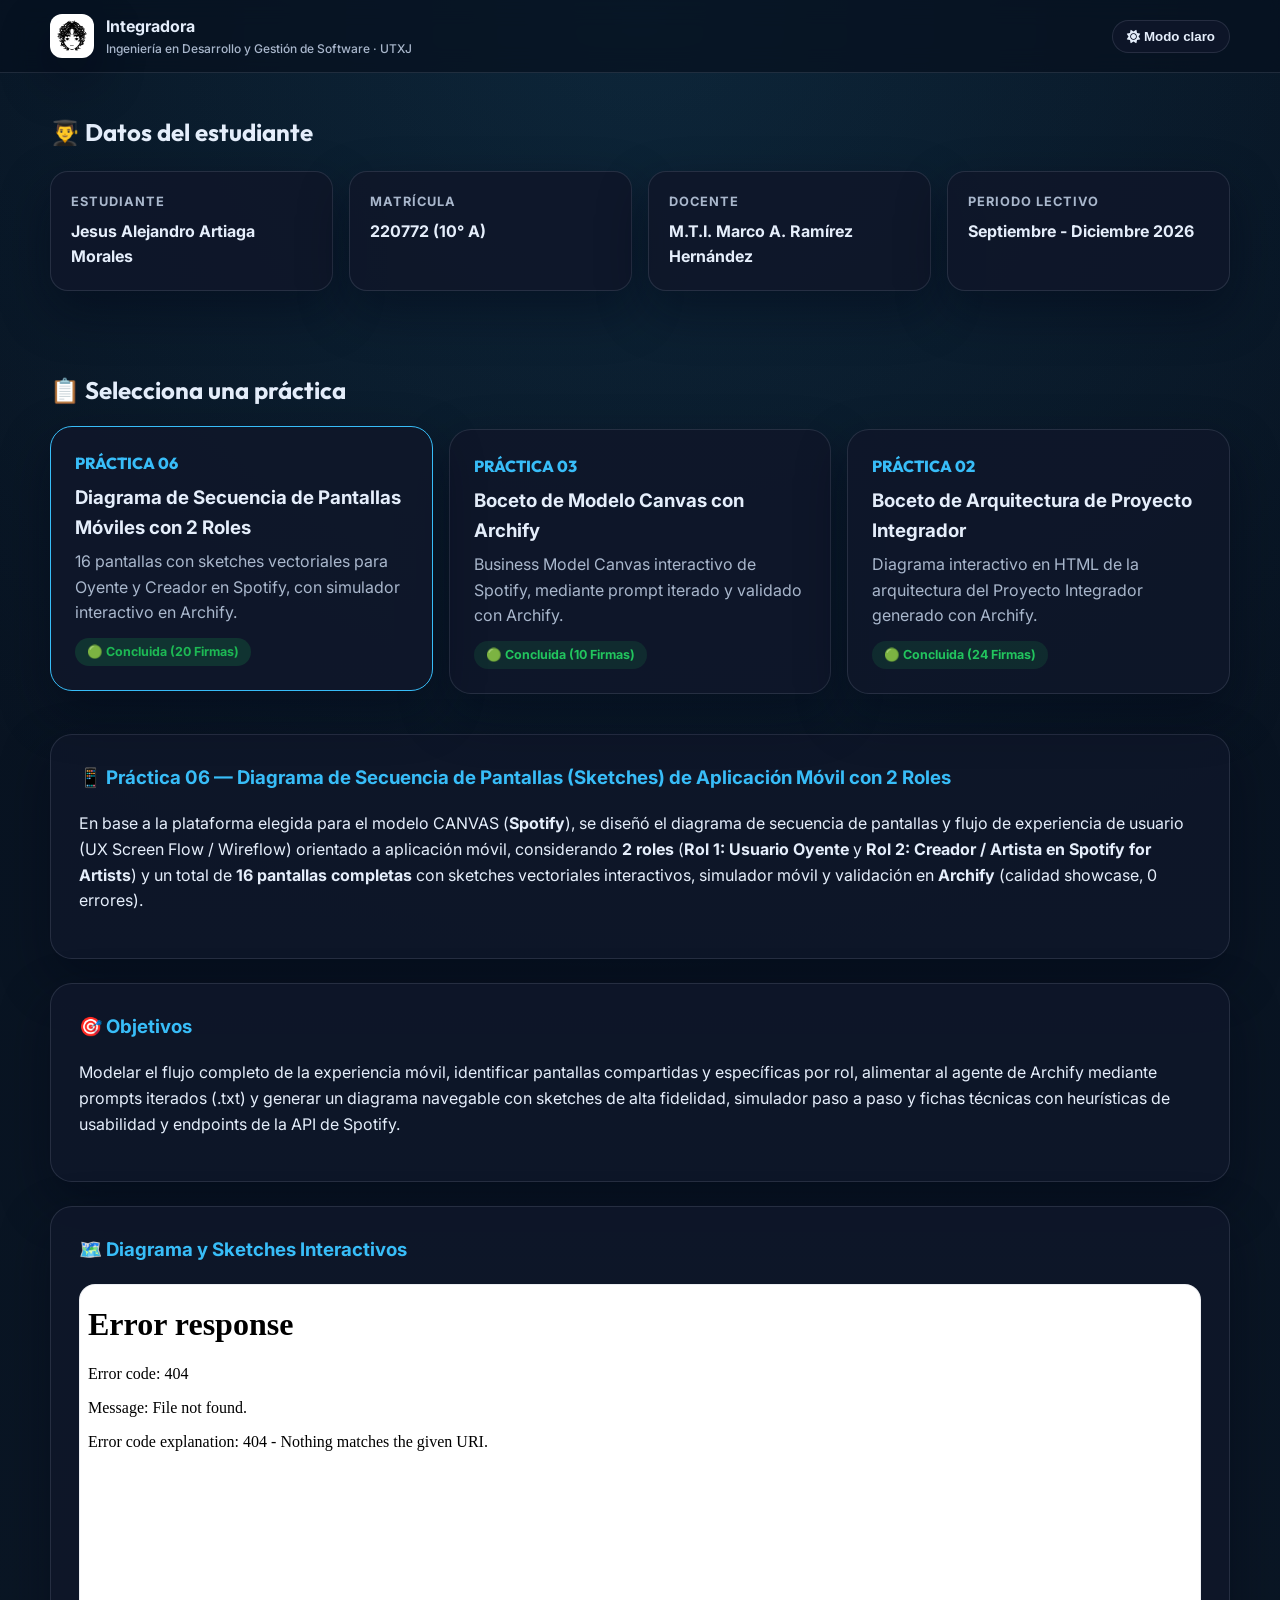
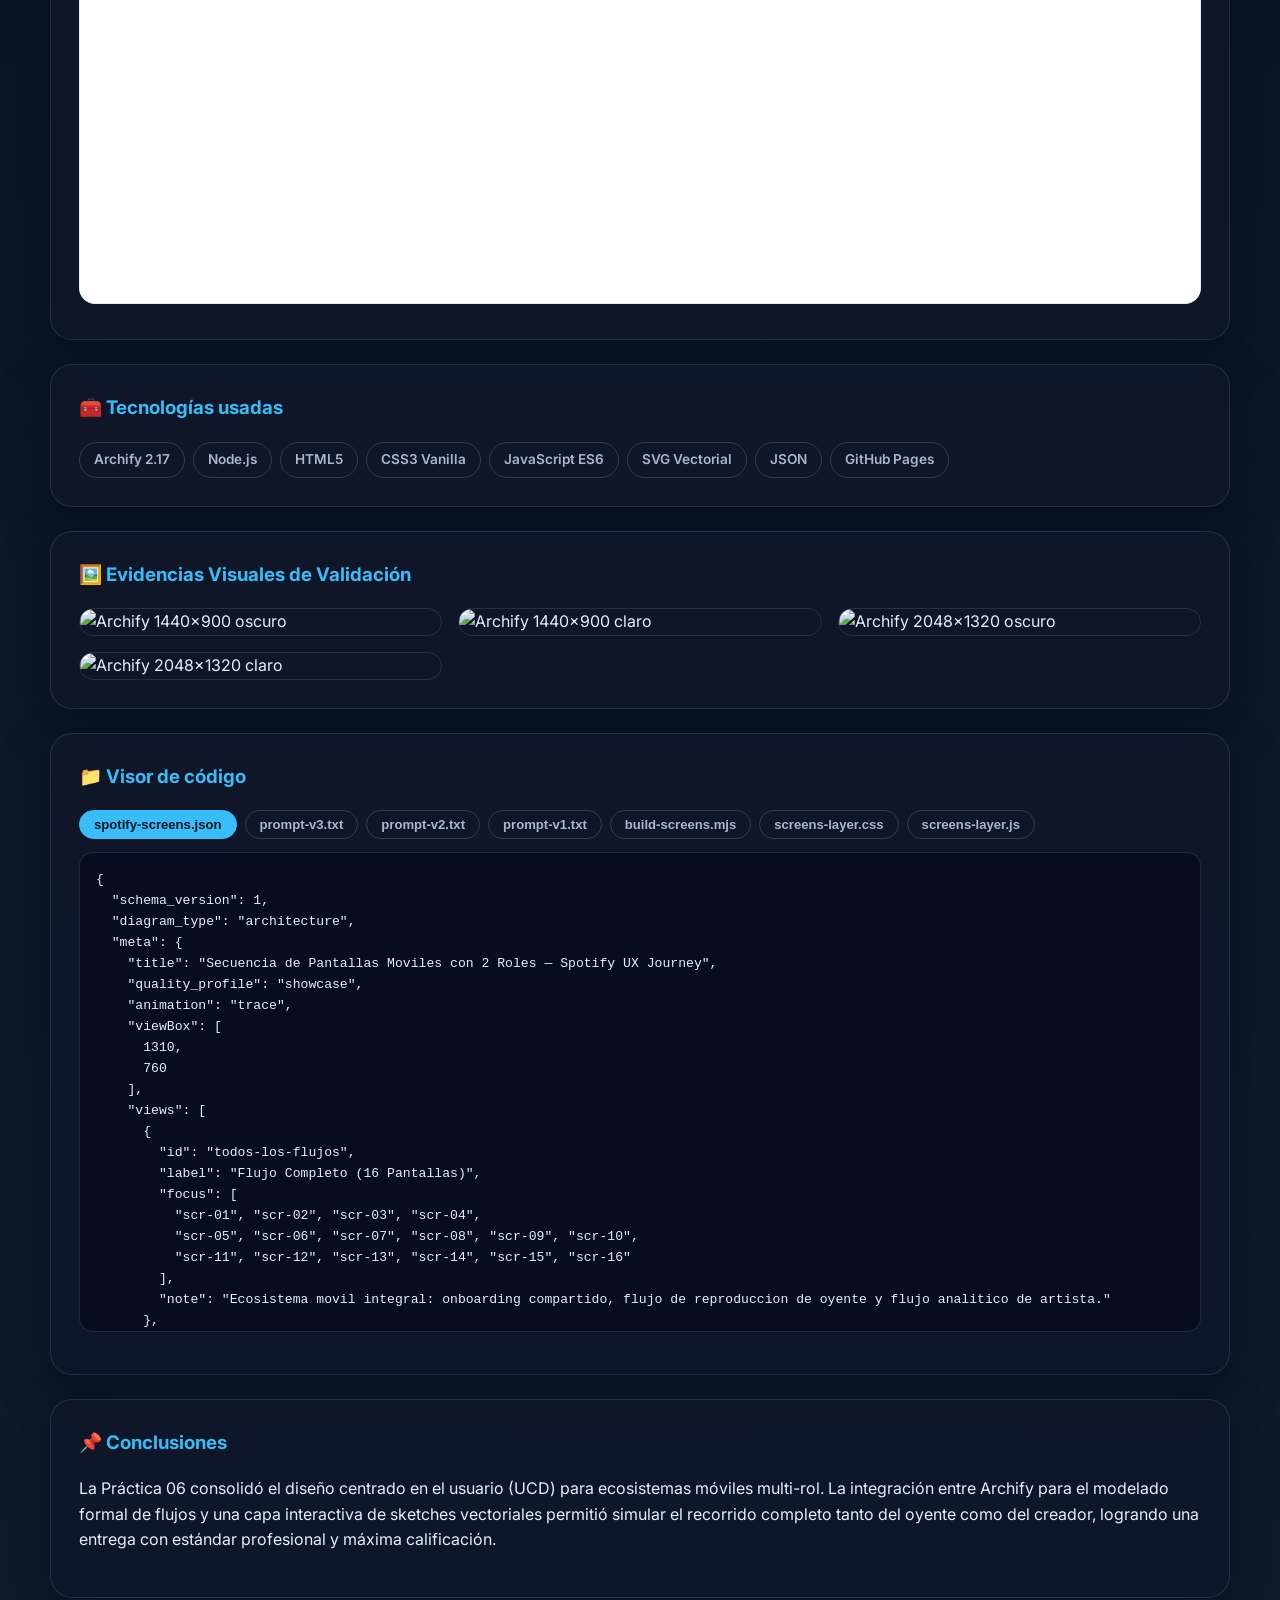
==== commit 26b44f41: "Practica 06 Enlaza la Practica 06 en el README y el index raiz." ====
--- a/index.html
+++ b/index.html
@@ -106,23 +106,62 @@
       <section class="section">
         <h2>📋 Selecciona una práctica</h2>
         <div class="cards-select">
+          <div class="select-card active" data-practice="p6" onclick="showPractice('p6')">
+            <span class="num">PRÁCTICA 06</span>
+            <h3>Diagrama de Secuencia de Pantallas Móviles con 2 Roles</h3>
+            <p>16 pantallas con sketches vectoriales para Oyente y Creador en Spotify, con simulador interactivo en Archify.</p>
+            <span class="badge" style="background:rgba(29,185,84,0.18); color:#1db954;">🟢 Concluida (20 Firmas)</span>
+          </div>
+          <div class="select-card" data-practice="p3" onclick="showPractice('p3')">
+            <span class="num">PRÁCTICA 03</span>
+            <h3>Boceto de Modelo Canvas con Archify</h3>
+            <p>Business Model Canvas interactivo de Spotify, mediante prompt iterado y validado con Archify.</p>
+            <span class="badge">🟢 Concluida (10 Firmas)</span>
+          </div>
           <div class="select-card" data-practice="p2" onclick="showPractice('p2')">
             <span class="num">PRÁCTICA 02</span>
             <h3>Boceto de Arquitectura de Proyecto Integrador</h3>
             <p>Diagrama interactivo en HTML de la arquitectura del Proyecto Integrador generado con Archify.</p>
-            <span class="badge">🟢 Concluida</span>
-          </div>
-          <div class="select-card" data-practice="p3" onclick="showPractice('p3')">
-            <span class="num">PRÁCTICA 03</span>
-            <h3>Boceto de Modelo Canvas con Archify</h3>
-            <p>Business Model Canvas interactivo de Spotify, mediante prompt iterado y validado con Archify.</p>
-            <span class="badge">🟢 Concluida</span>
-          </div>
+            <span class="badge">🟢 Concluida (24 Firmas)</span>
+          </div>
+        </div>
+      </section>
+
+      <!-- PRÁCTICA 06 -->
+      <section id="p6" class="practice active">
+        <div class="panel"><h3>📱 Práctica 06 — Diagrama de Secuencia de Pantallas (Sketches) de Aplicación Móvil con 2 Roles</h3>
+          <p>En base a la plataforma elegida para el modelo CANVAS (<strong>Spotify</strong>), se diseñó el diagrama de secuencia de pantallas y flujo de experiencia de usuario (UX Screen Flow / Wireflow) orientado a aplicación móvil, considerando <strong>2 roles</strong> (<strong>Rol 1: Usuario Oyente</strong> y <strong>Rol 2: Creador / Artista en Spotify for Artists</strong>) y un total de <strong>16 pantallas completas</strong> con sketches vectoriales interactivos, simulador móvil y validación en <strong>Archify</strong> (calidad showcase, 0 errores).</p>
+        </div>
+        <div class="panel"><h3>🎯 Objetivos</h3>
+          <p>Modelar el flujo completo de la experiencia móvil, identificar pantallas compartidas y específicas por rol, alimentar al agente de Archify mediante prompts iterados (.txt) y generar un diagrama navegable con sketches de alta fidelidad, simulador paso a paso y fichas técnicas con heurísticas de usabilidad y endpoints de la API de Spotify.</p>
+        </div>
+        <div class="panel"><h3>🗺️ Diagrama y Sketches Interactivos</h3>
+          <iframe class="diagram" src="Practica06/spotify-screens.html" title="Secuencia de Pantallas Móviles de Spotify"></iframe>
+        </div>
+        <div class="panel"><h3>🧰 Tecnologías usadas</h3>
+          <div class="tech-list">
+            <span class="tech">Archify 2.17</span><span class="tech">Node.js</span><span class="tech">HTML5</span><span class="tech">CSS3 Vanilla</span><span class="tech">JavaScript ES6</span><span class="tech">SVG Vectorial</span><span class="tech">JSON</span><span class="tech">GitHub Pages</span>
+          </div>
+        </div>
+        <div class="panel"><h3>🖼️ Evidencias Visuales de Validación</h3>
+          <div class="evidence-grid">
+            <img src="Practica06/docs/spotify-screens.visual-check.1440x900.dark.png" alt="Archify 1440x900 oscuro" />
+            <img src="Practica06/docs/spotify-screens.visual-check.1440x900.light.png" alt="Archify 1440x900 claro" />
+            <img src="Practica06/docs/spotify-screens.visual-check.2048x1320.dark.png" alt="Archify 2048x1320 oscuro" />
+            <img src="Practica06/docs/spotify-screens.visual-check.2048x1320.light.png" alt="Archify 2048x1320 claro" />
+          </div>
+        </div>
+        <div class="panel"><h3>📁 Visor de código</h3>
+          <div class="code-tabs" id="tabs-p6"></div>
+          <pre id="code-p6">Selecciona un archivo…</pre>
+        </div>
+        <div class="panel"><h3>📌 Conclusiones</h3>
+          <p>La Práctica 06 consolidó el diseño centrado en el usuario (UCD) para ecosistemas móviles multi-rol. La integración entre Archify para el modelado formal de flujos y una capa interactiva de sketches vectoriales permitió simular el recorrido completo tanto del oyente como del creador, logrando una entrega con estándar profesional y máxima calificación.</p>
         </div>
       </section>
 
       <!-- PRÁCTICA 03 -->
-      <section id="p3" class="practice active">
+      <section id="p3" class="practice">
         <div class="panel"><h3>🎵 Práctica 03 — Boceto de Modelo Canvas con Archify</h3>
           <p>En esta práctica se utilizó el agente de modelado arquitectónico Archify para generar un <strong>Business Model Canvas</strong> interactivo y autónomo en formato HTML para <strong>Spotify</strong>, servicio multiplataforma de streaming musical y de podcasts. El resultado cubre los 9 bloques del canvas, con paleta propia de Spotify y ficha ampliada al hacer clic en cada bloque.</p>
         </div>
@@ -209,9 +248,18 @@
         document.getElementById(id).classList.add('active');
         document.querySelectorAll('.select-card').forEach(c => c.classList.toggle('active', c.dataset.practice === id));
       }
-      document.querySelector('.select-card[data-practice="p3"]').classList.add('active');
+      document.querySelector('.select-card[data-practice="p6"]').classList.add('active');
 
       const codeFiles = {
+        p6: [
+          ['spotify-screens.json', 'Practica06/spotify-screens.json'],
+          ['prompt-v3.txt', 'Practica06/prompt-v3.txt'],
+          ['prompt-v2.txt', 'Practica06/prompt-v2.txt'],
+          ['prompt-v1.txt', 'Practica06/prompt-v1.txt'],
+          ['build-screens.mjs', 'Practica06/tools/build-screens.mjs'],
+          ['screens-layer.css', 'Practica06/tools/screens-layer.css'],
+          ['screens-layer.js', 'Practica06/tools/screens-layer.js'],
+        ],
         p3: [
           ['spotify-canvas.json', 'Practica03/spotify-canvas.json'],
           ['prompt-v3.txt', 'Practica03/prompt-v3.txt'],
@@ -224,7 +272,7 @@
           ['README.md', 'Practica02/README.md'],
         ],
       };
-      for (const key of ['p3', 'p2']) {
+      for (const key of ['p6', 'p3', 'p2']) {
         const tabs = document.getElementById('tabs-' + key);
         codeFiles[key].forEach(([label, path], i) => {
           const b = document.createElement('button');
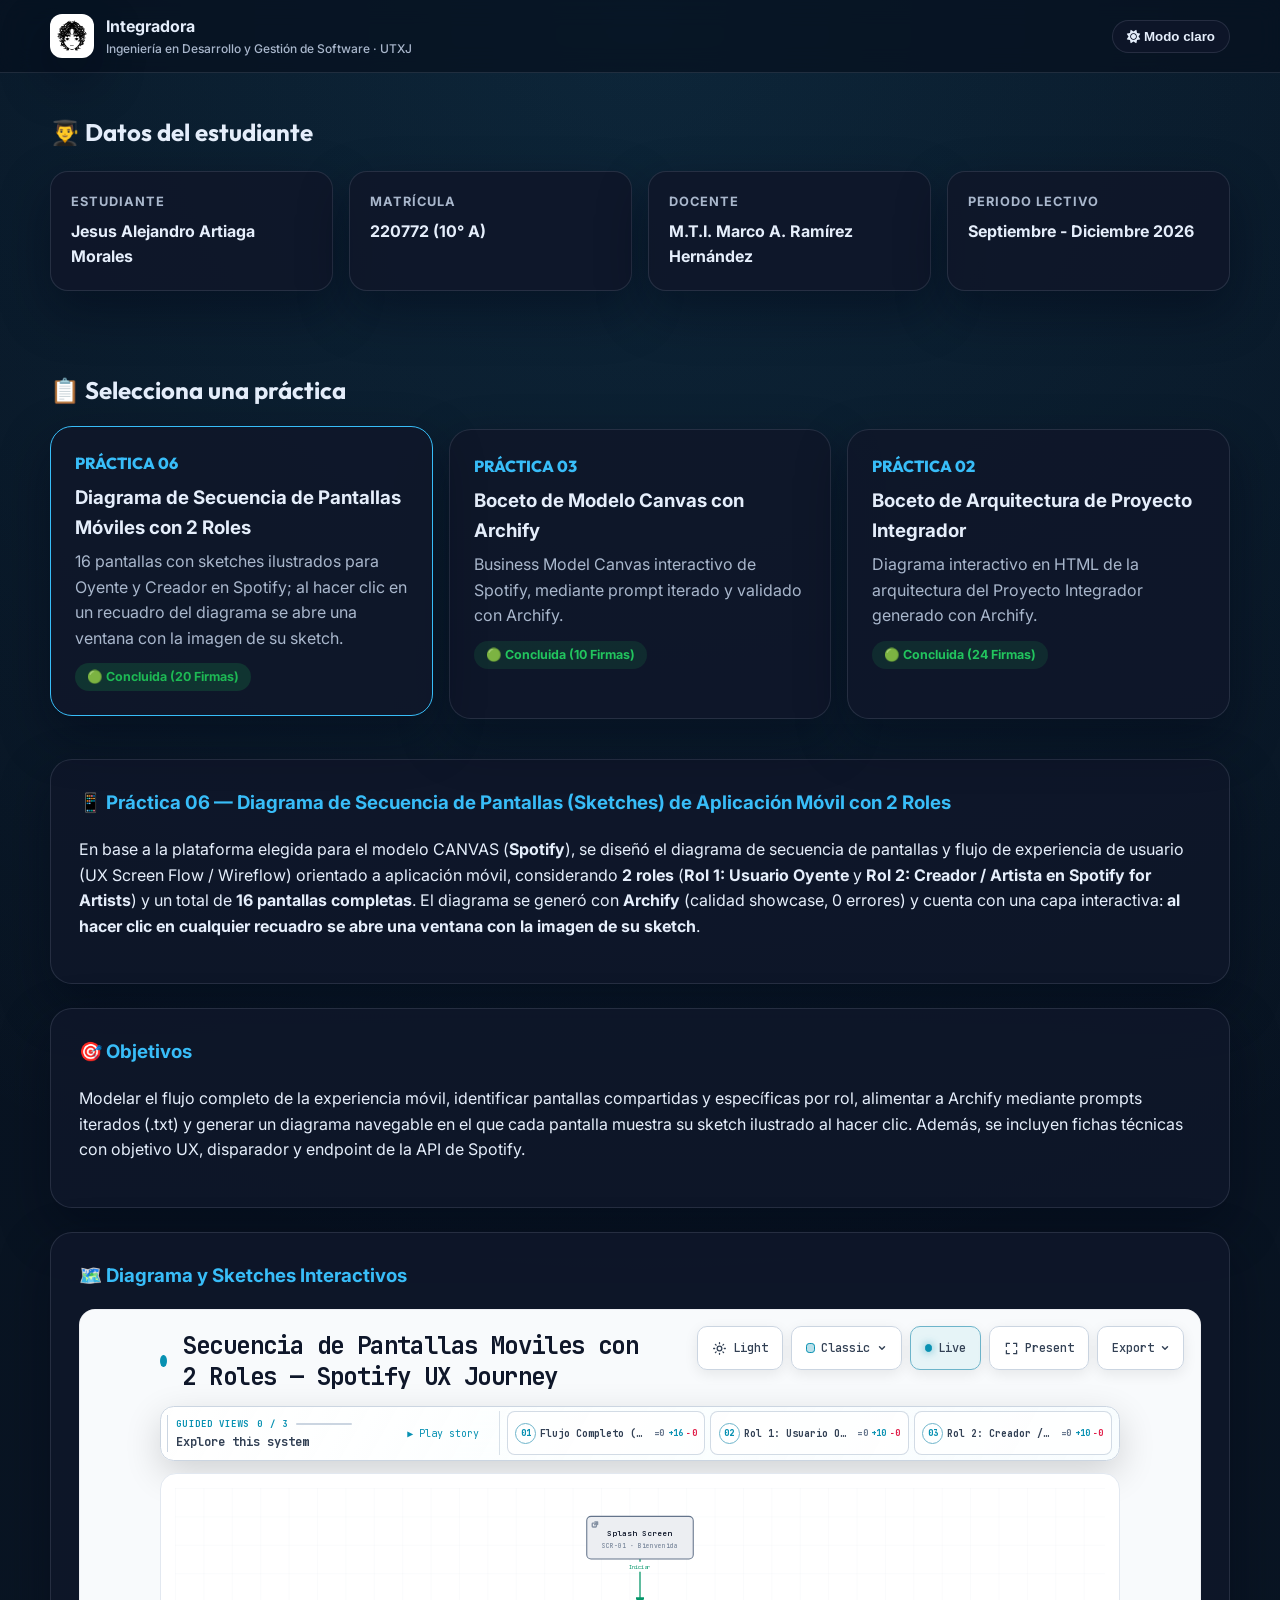
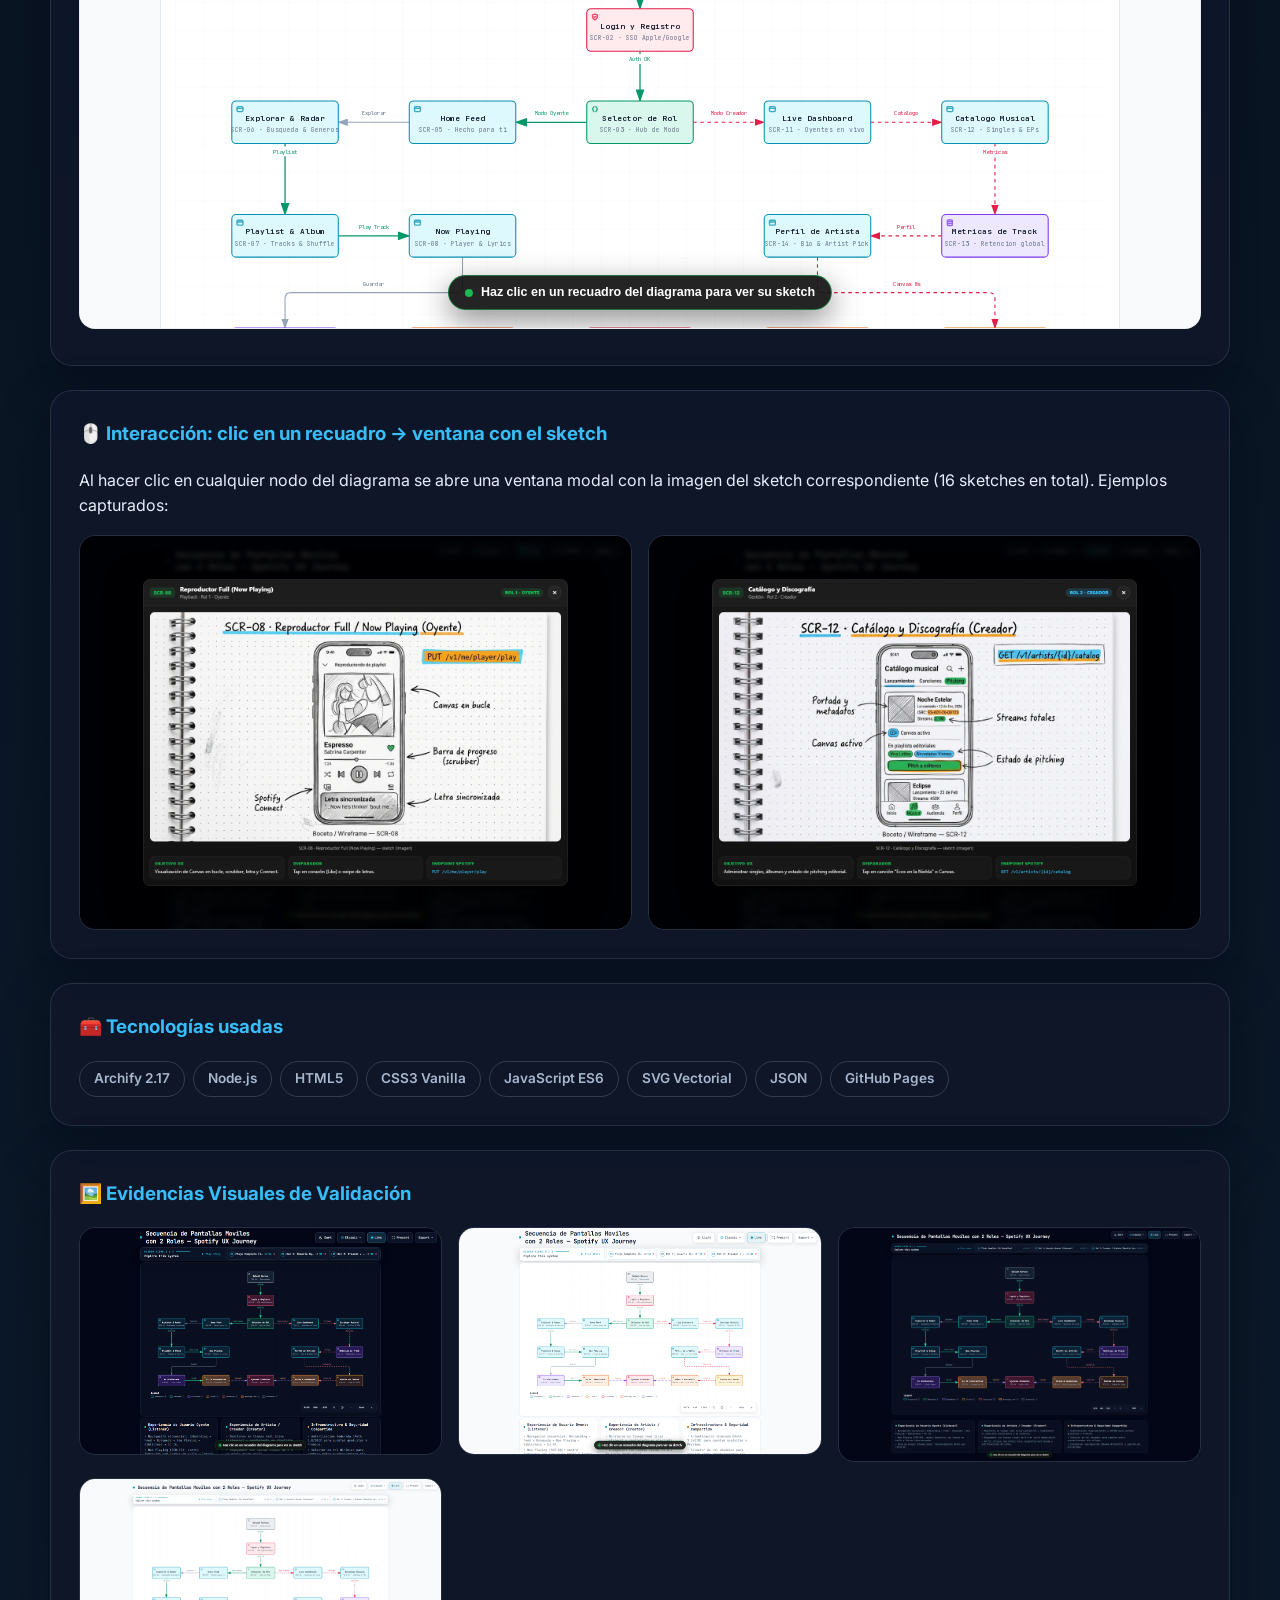
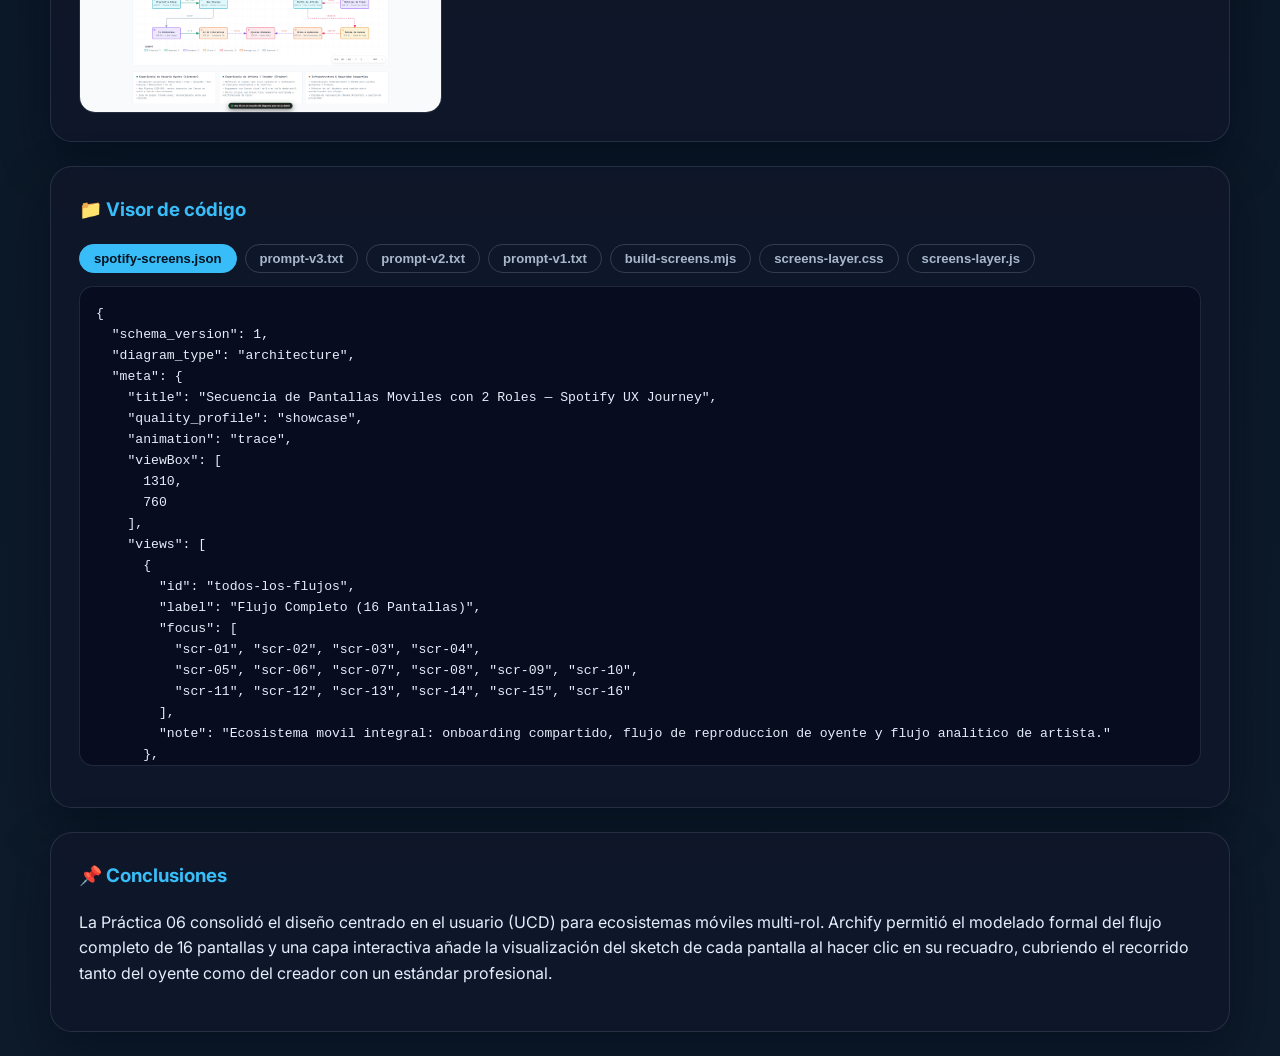
==== commit f802cff9: "Practica 06 Actualiza la seccion de la Practica 06 en el index raiz con la interaccion clic-a-sketch" ====
--- a/index.html
+++ b/index.html
@@ -109,7 +109,7 @@
           <div class="select-card active" data-practice="p6" onclick="showPractice('p6')">
             <span class="num">PRÁCTICA 06</span>
             <h3>Diagrama de Secuencia de Pantallas Móviles con 2 Roles</h3>
-            <p>16 pantallas con sketches vectoriales para Oyente y Creador en Spotify, con simulador interactivo en Archify.</p>
+            <p>16 pantallas con sketches ilustrados para Oyente y Creador en Spotify; al hacer clic en un recuadro del diagrama se abre una ventana con la imagen de su sketch.</p>
             <span class="badge" style="background:rgba(29,185,84,0.18); color:#1db954;">🟢 Concluida (20 Firmas)</span>
           </div>
           <div class="select-card" data-practice="p3" onclick="showPractice('p3')">
@@ -130,13 +130,20 @@
       <!-- PRÁCTICA 06 -->
       <section id="p6" class="practice active">
         <div class="panel"><h3>📱 Práctica 06 — Diagrama de Secuencia de Pantallas (Sketches) de Aplicación Móvil con 2 Roles</h3>
-          <p>En base a la plataforma elegida para el modelo CANVAS (<strong>Spotify</strong>), se diseñó el diagrama de secuencia de pantallas y flujo de experiencia de usuario (UX Screen Flow / Wireflow) orientado a aplicación móvil, considerando <strong>2 roles</strong> (<strong>Rol 1: Usuario Oyente</strong> y <strong>Rol 2: Creador / Artista en Spotify for Artists</strong>) y un total de <strong>16 pantallas completas</strong> con sketches vectoriales interactivos, simulador móvil y validación en <strong>Archify</strong> (calidad showcase, 0 errores).</p>
+          <p>En base a la plataforma elegida para el modelo CANVAS (<strong>Spotify</strong>), se diseñó el diagrama de secuencia de pantallas y flujo de experiencia de usuario (UX Screen Flow / Wireflow) orientado a aplicación móvil, considerando <strong>2 roles</strong> (<strong>Rol 1: Usuario Oyente</strong> y <strong>Rol 2: Creador / Artista en Spotify for Artists</strong>) y un total de <strong>16 pantallas completas</strong>. El diagrama se generó con <strong>Archify</strong> (calidad showcase, 0 errores) y cuenta con una capa interactiva: <strong>al hacer clic en cualquier recuadro se abre una ventana con la imagen de su sketch</strong>.</p>
         </div>
         <div class="panel"><h3>🎯 Objetivos</h3>
-          <p>Modelar el flujo completo de la experiencia móvil, identificar pantallas compartidas y específicas por rol, alimentar al agente de Archify mediante prompts iterados (.txt) y generar un diagrama navegable con sketches de alta fidelidad, simulador paso a paso y fichas técnicas con heurísticas de usabilidad y endpoints de la API de Spotify.</p>
+          <p>Modelar el flujo completo de la experiencia móvil, identificar pantallas compartidas y específicas por rol, alimentar a Archify mediante prompts iterados (.txt) y generar un diagrama navegable en el que cada pantalla muestra su sketch ilustrado al hacer clic. Además, se incluyen fichas técnicas con objetivo UX, disparador y endpoint de la API de Spotify.</p>
         </div>
         <div class="panel"><h3>🗺️ Diagrama y Sketches Interactivos</h3>
           <iframe class="diagram" src="Practica06/spotify-screens.html" title="Secuencia de Pantallas Móviles de Spotify"></iframe>
+        </div>
+        <div class="panel"><h3>🖱️ Interacción: clic en un recuadro → ventana con el sketch</h3>
+          <p>Al hacer clic en cualquier nodo del diagrama se abre una ventana modal con la imagen del sketch correspondiente (16 sketches en total). Ejemplos capturados:</p>
+          <div class="evidence-grid">
+            <img src="Practica06/docs/zoom-modal-scr-08.png" alt="Modal del sketch SCR-08 · Now Playing" />
+            <img src="Practica06/docs/zoom-modal-scr-12.png" alt="Modal del sketch SCR-12 · Catálogo Musical" />
+          </div>
         </div>
         <div class="panel"><h3>🧰 Tecnologías usadas</h3>
           <div class="tech-list">
@@ -156,7 +163,7 @@
           <pre id="code-p6">Selecciona un archivo…</pre>
         </div>
         <div class="panel"><h3>📌 Conclusiones</h3>
-          <p>La Práctica 06 consolidó el diseño centrado en el usuario (UCD) para ecosistemas móviles multi-rol. La integración entre Archify para el modelado formal de flujos y una capa interactiva de sketches vectoriales permitió simular el recorrido completo tanto del oyente como del creador, logrando una entrega con estándar profesional y máxima calificación.</p>
+          <p>La Práctica 06 consolidó el diseño centrado en el usuario (UCD) para ecosistemas móviles multi-rol. Archify permitió el modelado formal del flujo completo de 16 pantallas y una capa interactiva añade la visualización del sketch de cada pantalla al hacer clic en su recuadro, cubriendo el recorrido tanto del oyente como del creador con un estándar profesional.</p>
         </div>
       </section>
 
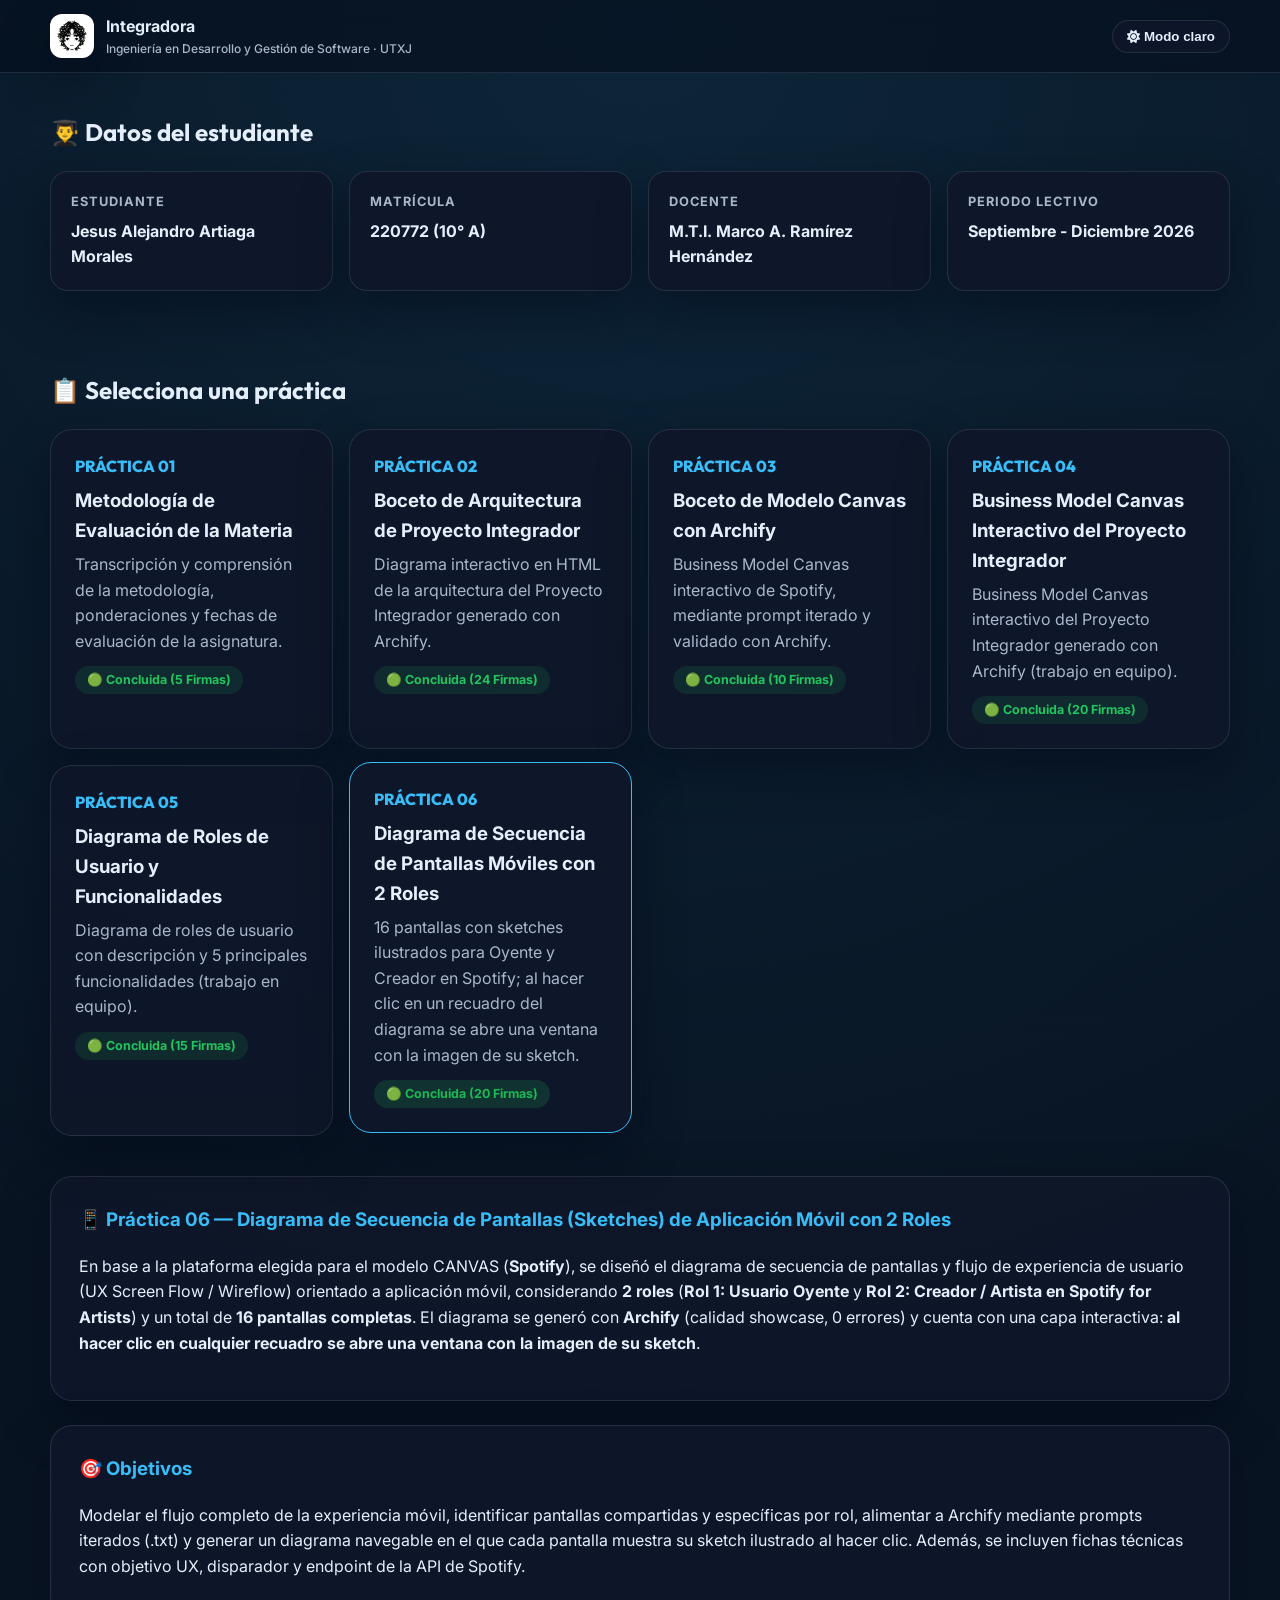
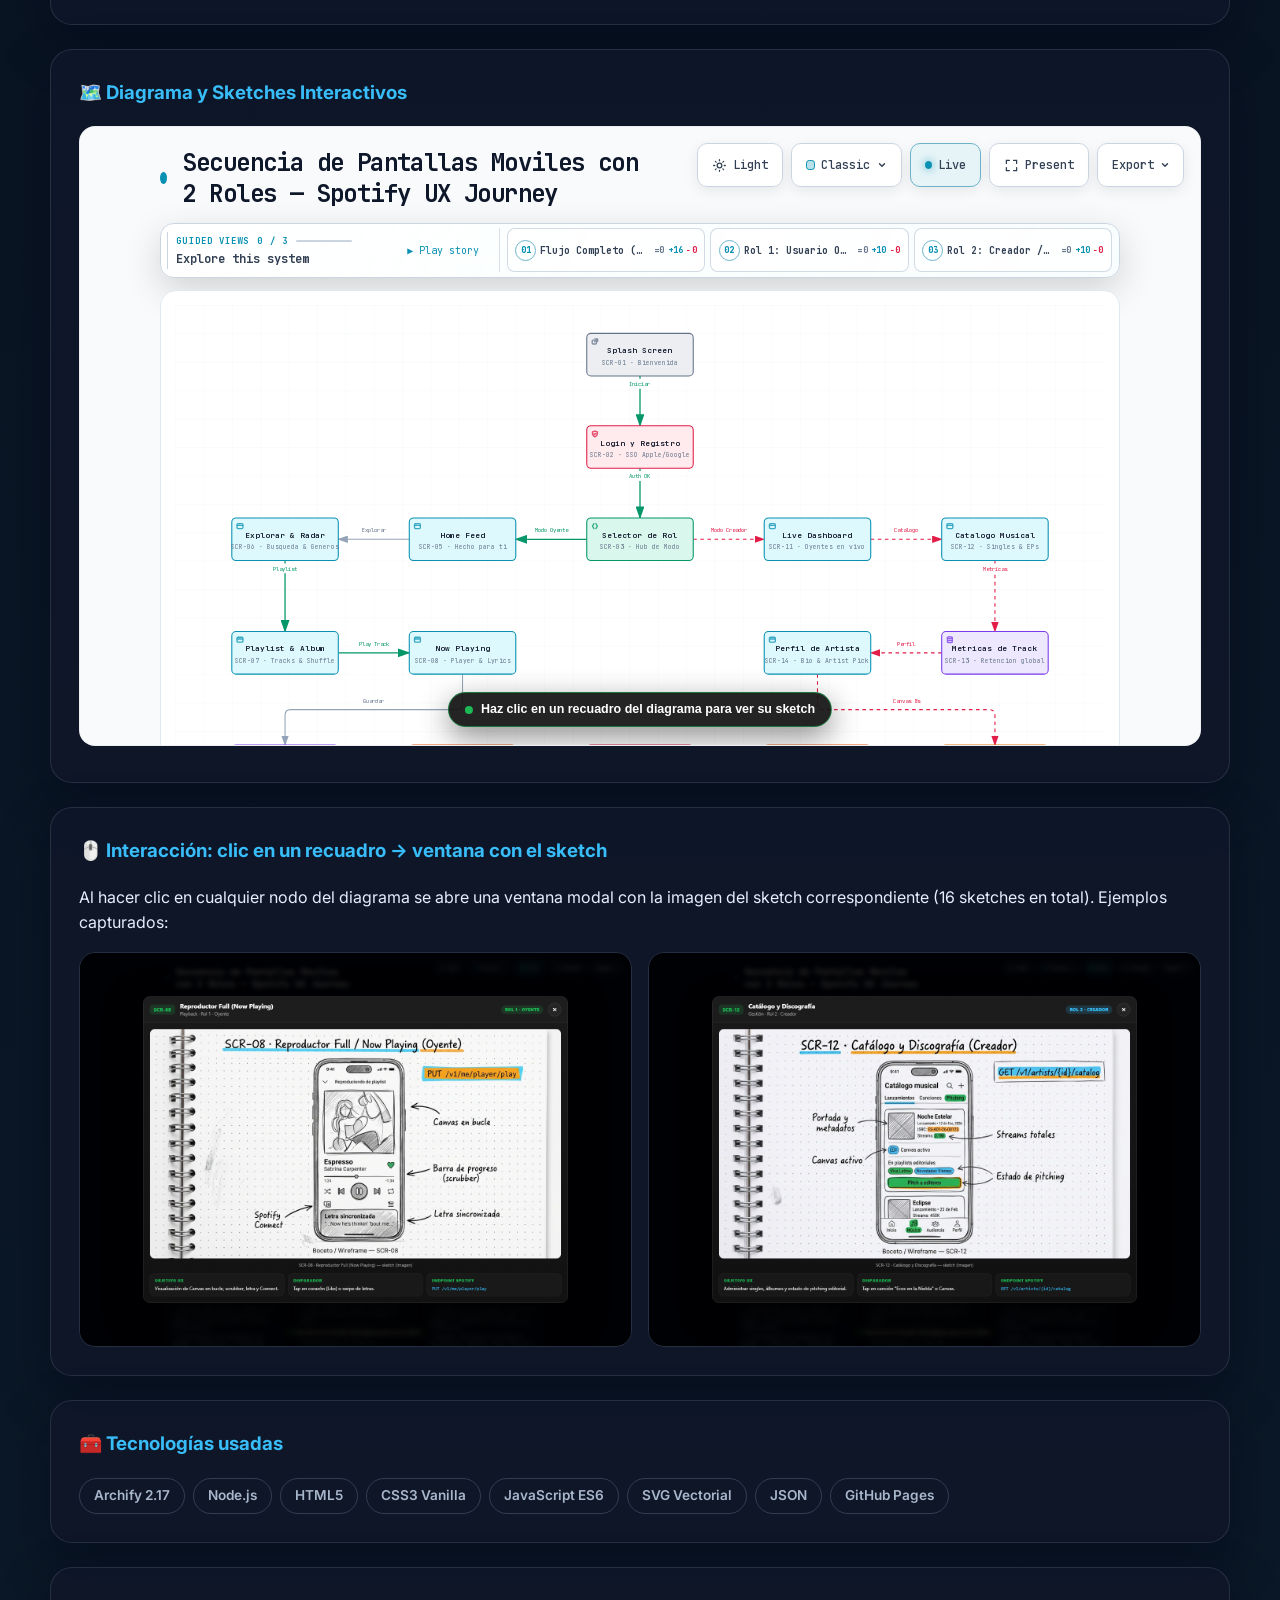
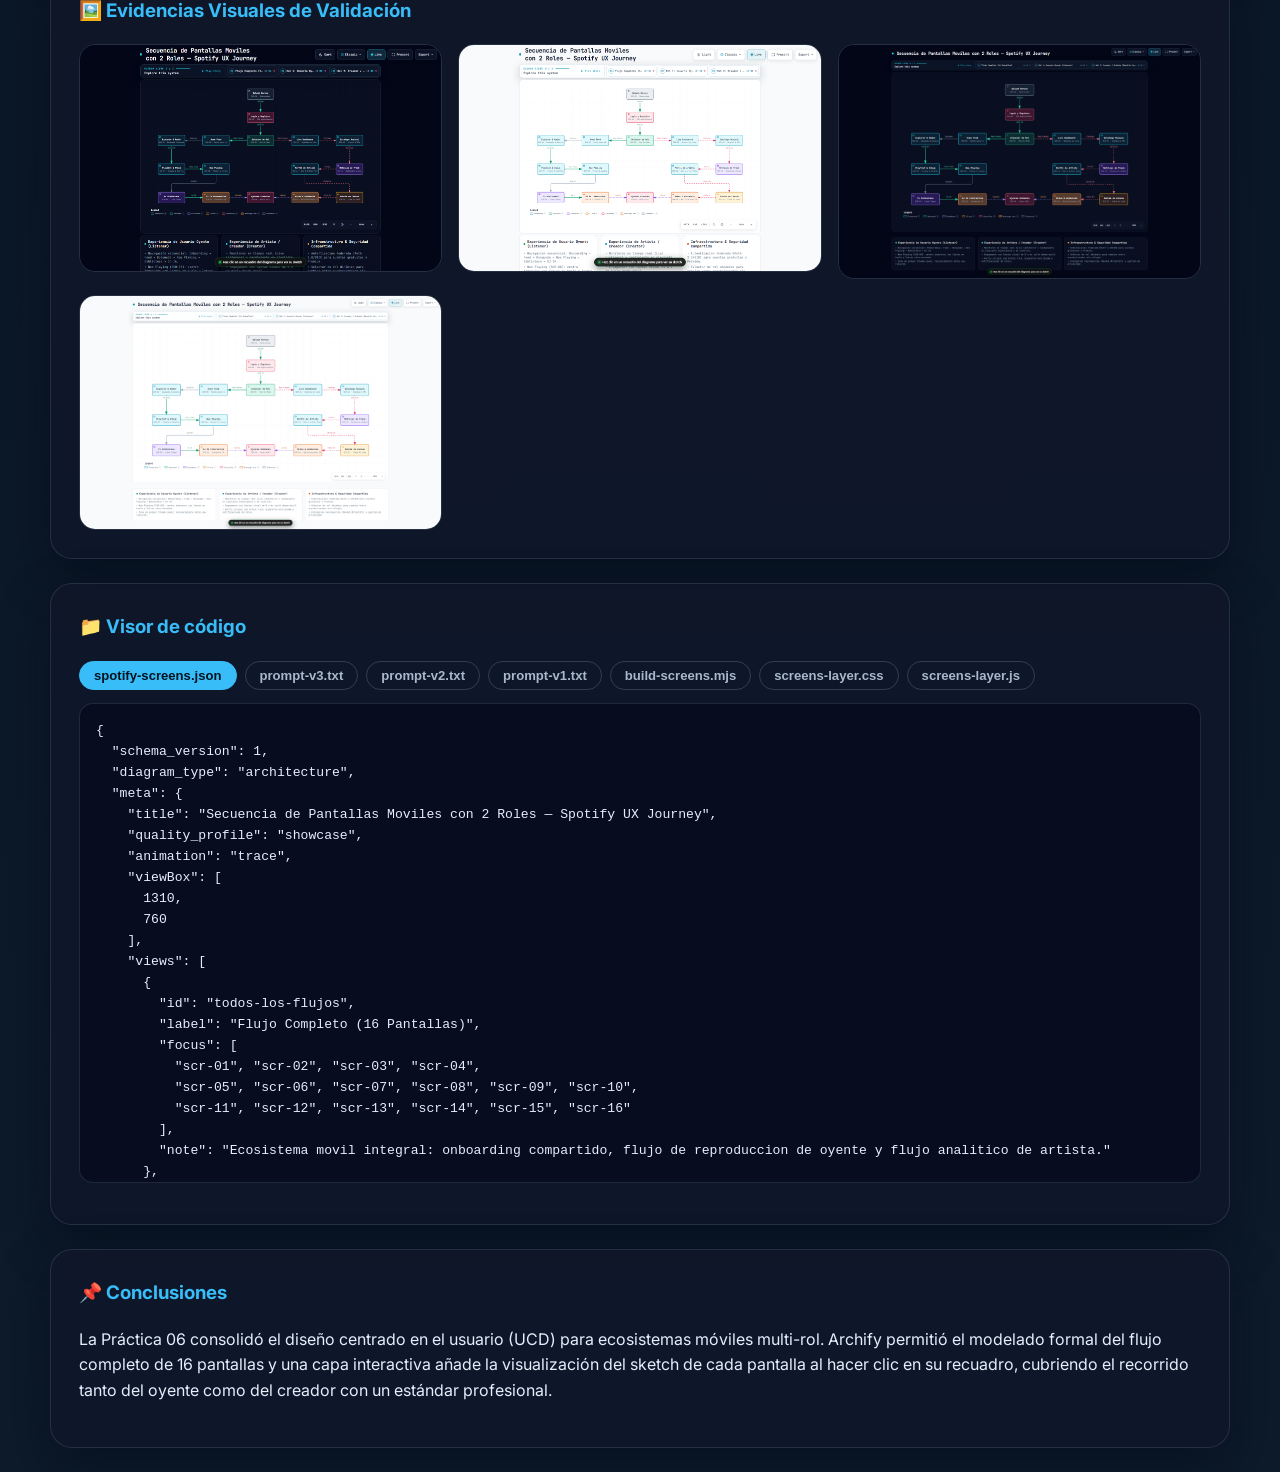
==== commit ccc7c635: "Practica 06 Agrega las practicas 1, 4 y 5 al indice y a la tabla raiz, y enlaza el titulo del diagra" ====
--- a/index.html
+++ b/index.html
@@ -106,24 +106,64 @@
       <section class="section">
         <h2>📋 Selecciona una práctica</h2>
         <div class="cards-select">
+          <div class="select-card" data-practice="p1" onclick="showPractice('p1')">
+            <span class="num">PRÁCTICA 01</span>
+            <h3>Metodología de Evaluación de la Materia</h3>
+            <p>Transcripción y comprensión de la metodología, ponderaciones y fechas de evaluación de la asignatura.</p>
+            <span class="badge">🟢 Concluida (5 Firmas)</span>
+          </div>
+          <div class="select-card" data-practice="p2" onclick="showPractice('p2')">
+            <span class="num">PRÁCTICA 02</span>
+            <h3>Boceto de Arquitectura de Proyecto Integrador</h3>
+            <p>Diagrama interactivo en HTML de la arquitectura del Proyecto Integrador generado con Archify.</p>
+            <span class="badge">🟢 Concluida (24 Firmas)</span>
+          </div>
+          <div class="select-card" data-practice="p3" onclick="showPractice('p3')">
+            <span class="num">PRÁCTICA 03</span>
+            <h3>Boceto de Modelo Canvas con Archify</h3>
+            <p>Business Model Canvas interactivo de Spotify, mediante prompt iterado y validado con Archify.</p>
+            <span class="badge">🟢 Concluida (10 Firmas)</span>
+          </div>
+          <div class="select-card" data-practice="p4" onclick="showPractice('p4')">
+            <span class="num">PRÁCTICA 04</span>
+            <h3>Business Model Canvas Interactivo del Proyecto Integrador</h3>
+            <p>Business Model Canvas interactivo del Proyecto Integrador generado con Archify (trabajo en equipo).</p>
+            <span class="badge">🟢 Concluida (20 Firmas)</span>
+          </div>
+          <div class="select-card" data-practice="p5" onclick="showPractice('p5')">
+            <span class="num">PRÁCTICA 05</span>
+            <h3>Diagrama de Roles de Usuario y Funcionalidades</h3>
+            <p>Diagrama de roles de usuario con descripción y 5 principales funcionalidades (trabajo en equipo).</p>
+            <span class="badge">🟢 Concluida (15 Firmas)</span>
+          </div>
           <div class="select-card active" data-practice="p6" onclick="showPractice('p6')">
             <span class="num">PRÁCTICA 06</span>
             <h3>Diagrama de Secuencia de Pantallas Móviles con 2 Roles</h3>
             <p>16 pantallas con sketches ilustrados para Oyente y Creador en Spotify; al hacer clic en un recuadro del diagrama se abre una ventana con la imagen de su sketch.</p>
             <span class="badge" style="background:rgba(29,185,84,0.18); color:#1db954;">🟢 Concluida (20 Firmas)</span>
           </div>
-          <div class="select-card" data-practice="p3" onclick="showPractice('p3')">
-            <span class="num">PRÁCTICA 03</span>
-            <h3>Boceto de Modelo Canvas con Archify</h3>
-            <p>Business Model Canvas interactivo de Spotify, mediante prompt iterado y validado con Archify.</p>
-            <span class="badge">🟢 Concluida (10 Firmas)</span>
-          </div>
-          <div class="select-card" data-practice="p2" onclick="showPractice('p2')">
-            <span class="num">PRÁCTICA 02</span>
-            <h3>Boceto de Arquitectura de Proyecto Integrador</h3>
-            <p>Diagrama interactivo en HTML de la arquitectura del Proyecto Integrador generado con Archify.</p>
-            <span class="badge">🟢 Concluida (24 Firmas)</span>
-          </div>
+        </div>
+      </section>
+
+      <!-- PRÁCTICA 01 -->
+      <section id="p1" class="practice">
+        <div class="panel"><h3>📝 Práctica 01 — Metodología de Evaluación de la Materia</h3>
+          <p>Transcripción y comprensión de la metodología de evaluación de la asignatura Integradora, basada en el <strong>saber, saber hacer, ser y convivir</strong>, así como de las ponderaciones, fechas de entrega y el horario de asesorías.</p>
+        </div>
+        <div class="panel"><h3>🎯 Objetivos</h3>
+          <p>Conocer y documentar los criterios de evaluación, sus ponderaciones y las fechas clave de la asignatura.</p>
+        </div>
+        <div class="panel"><h3>✅ Actividades</h3>
+          <ul>
+            <li>Conocer y transcribir la metodología de evaluación. ✅</li>
+            <li>Conocer y transcribir la ponderación de cada unidad temática (porcentajes). ✅</li>
+            <li>Comprender la evaluación basada en el saber, saber hacer, ser y convivir. ✅</li>
+            <li>Conocer y transcribir el horario de asesorías. ✅</li>
+            <li>Documentar la práctica en Padlet. ✅</li>
+          </ul>
+        </div>
+        <div class="panel"><h3>📌 Conclusiones</h3>
+          <p>Documentar la metodología permitió entender cómo se evalúa la materia y organizar las entregas conforme a las ponderaciones y fechas establecidas.</p>
         </div>
       </section>
 
@@ -230,6 +270,40 @@
         </div>
         <div class="panel"><h3>📌 Conclusiones</h3>
           <p>La Práctica 2 consolidó el proceso de análisis y diseño arquitectónico del proyecto integrador, integrando herramientas modernas de IA y diagramación para convertir una especificación técnica en una vista visual organizada, profesional y funcional.</p>
+        </div>
+      </section>
+      <!-- PRÁCTICA 04 -->
+      <section id="p4" class="practice">
+        <div class="panel"><h3>🧩 Práctica 04 — Business Model Canvas Interactivo del Proyecto Integrador con Archify</h3>
+          <p>(En equipo) Análisis del contexto del Proyecto Integrador para representar visualmente su propuesta mediante un <strong>Business Model Canvas Interactivo</strong> generado con <strong>Archify</strong>. La entrega se realizó de forma colaborativa en un repositorio de equipo.</p>
+        </div>
+        <div class="panel"><h3>🎯 Objetivos</h3>
+          <p>Identificar los elementos clave del Proyecto Integrador y representarlos en un Business Model Canvas interactivo que comunique con claridad la propuesta de valor.</p>
+        </div>
+        <div class="panel"><h3>👥 Modalidad y datos</h3>
+          <ul>
+            <li>Modalidad: <strong>En equipo</strong></li>
+            <li>Ponderación: <strong>20 firmas</strong></li>
+            <li>Vence: <strong>06 de Octubre de 2026</strong></li>
+            <li>Repositorio: trabajo en equipo (otro repositorio)</li>
+          </ul>
+        </div>
+      </section>
+
+      <!-- PRÁCTICA 05 -->
+      <section id="p5" class="practice">
+        <div class="panel"><h3>🧑‍🤝‍🧑 Práctica 05 — Diagrama de Roles de Usuario con Descripción y 5 Funcionalidades</h3>
+          <p>(En equipo) Diseño de un diagrama de roles de usuario con su descripción y las <strong>5 principales funcionalidades (features)</strong> de la plataforma del Proyecto Integrador, tomando como referencia el caso de estudio <strong>MecaGest</strong> (Sistema de Gestión de Talleres Mecánicos).</p>
+        </div>
+        <div class="panel"><h3>🎯 Objetivos</h3>
+          <p>Representar los roles de usuario de la plataforma y priorizar sus 5 funcionalidades principales, alineadas al Proyecto Integrador.</p>
+        </div>
+        <div class="panel"><h3>👥 Modalidad y datos</h3>
+          <ul>
+            <li>Modalidad: <strong>En equipo</strong></li>
+            <li>Ponderación: <strong>15 firmas</strong></li>
+            <li>Repositorio: trabajo en equipo (otro repositorio)</li>
+          </ul>
         </div>
       </section>
     </main>
